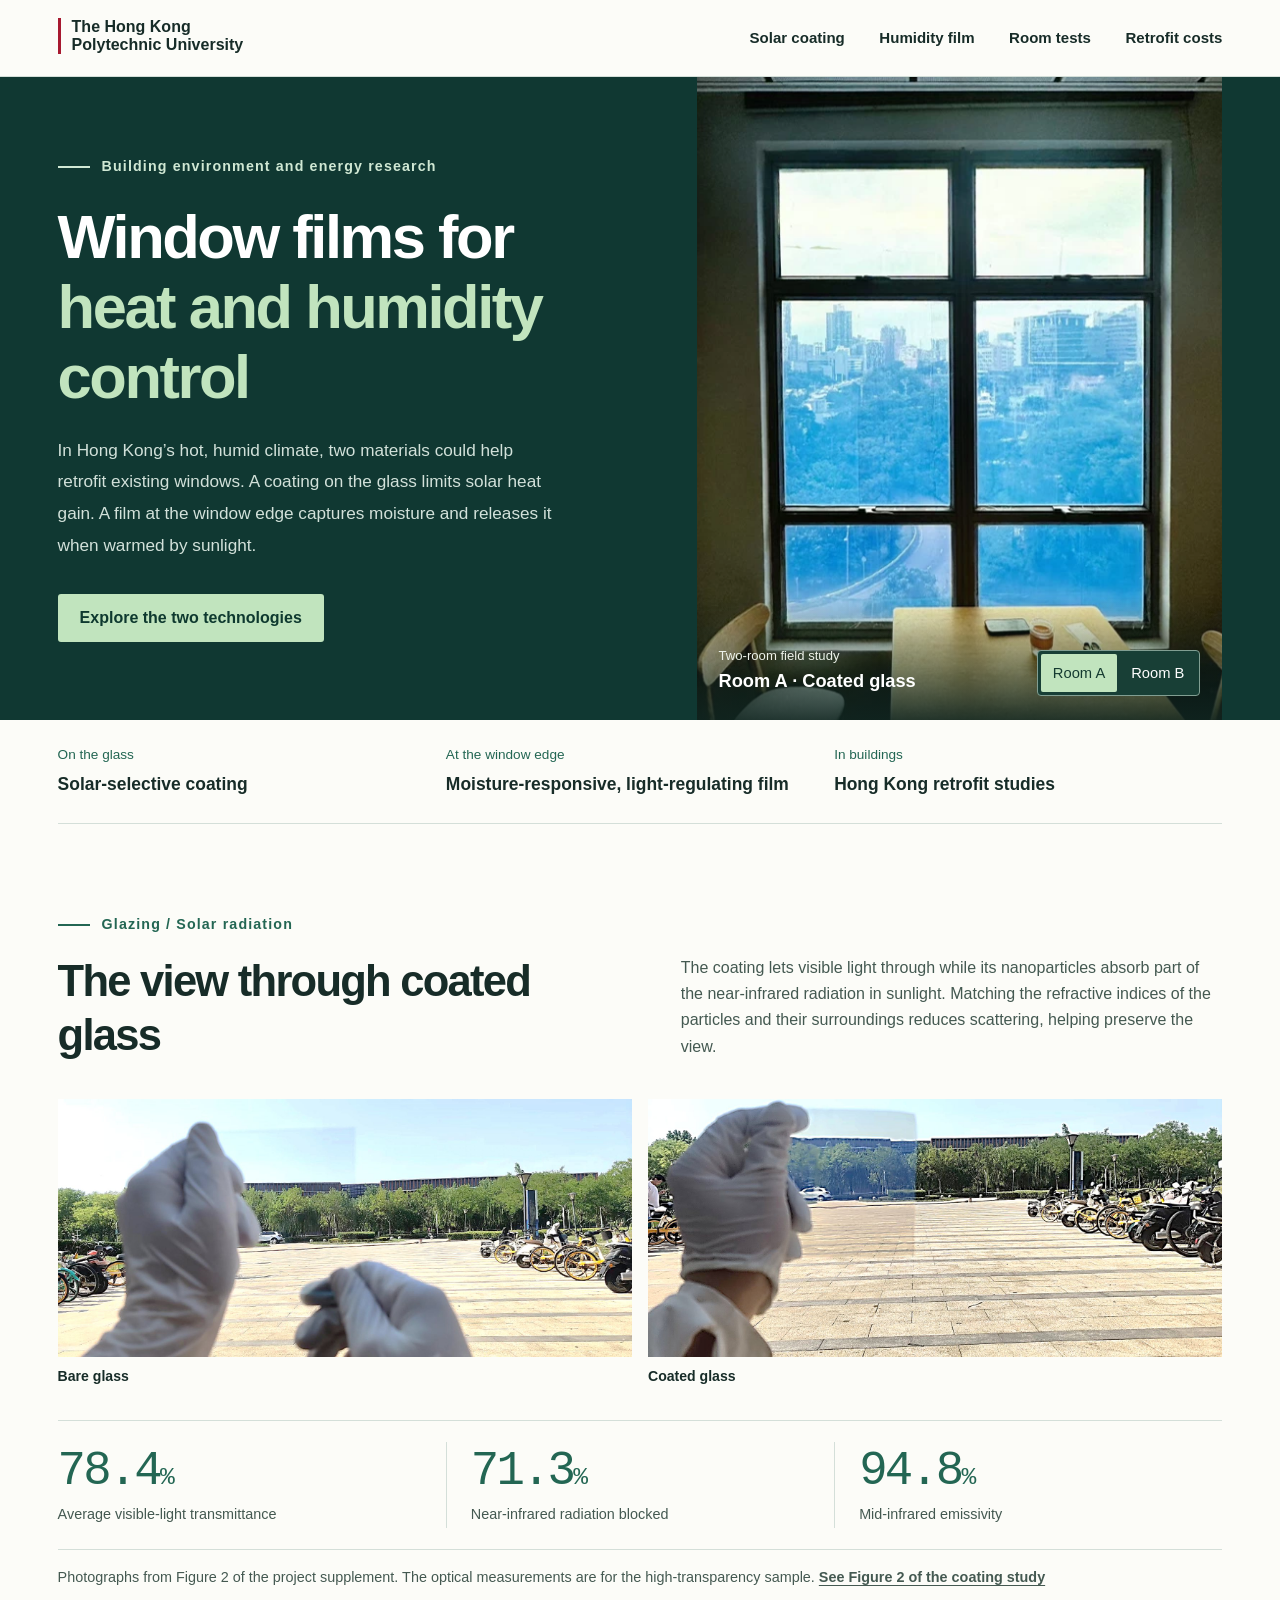
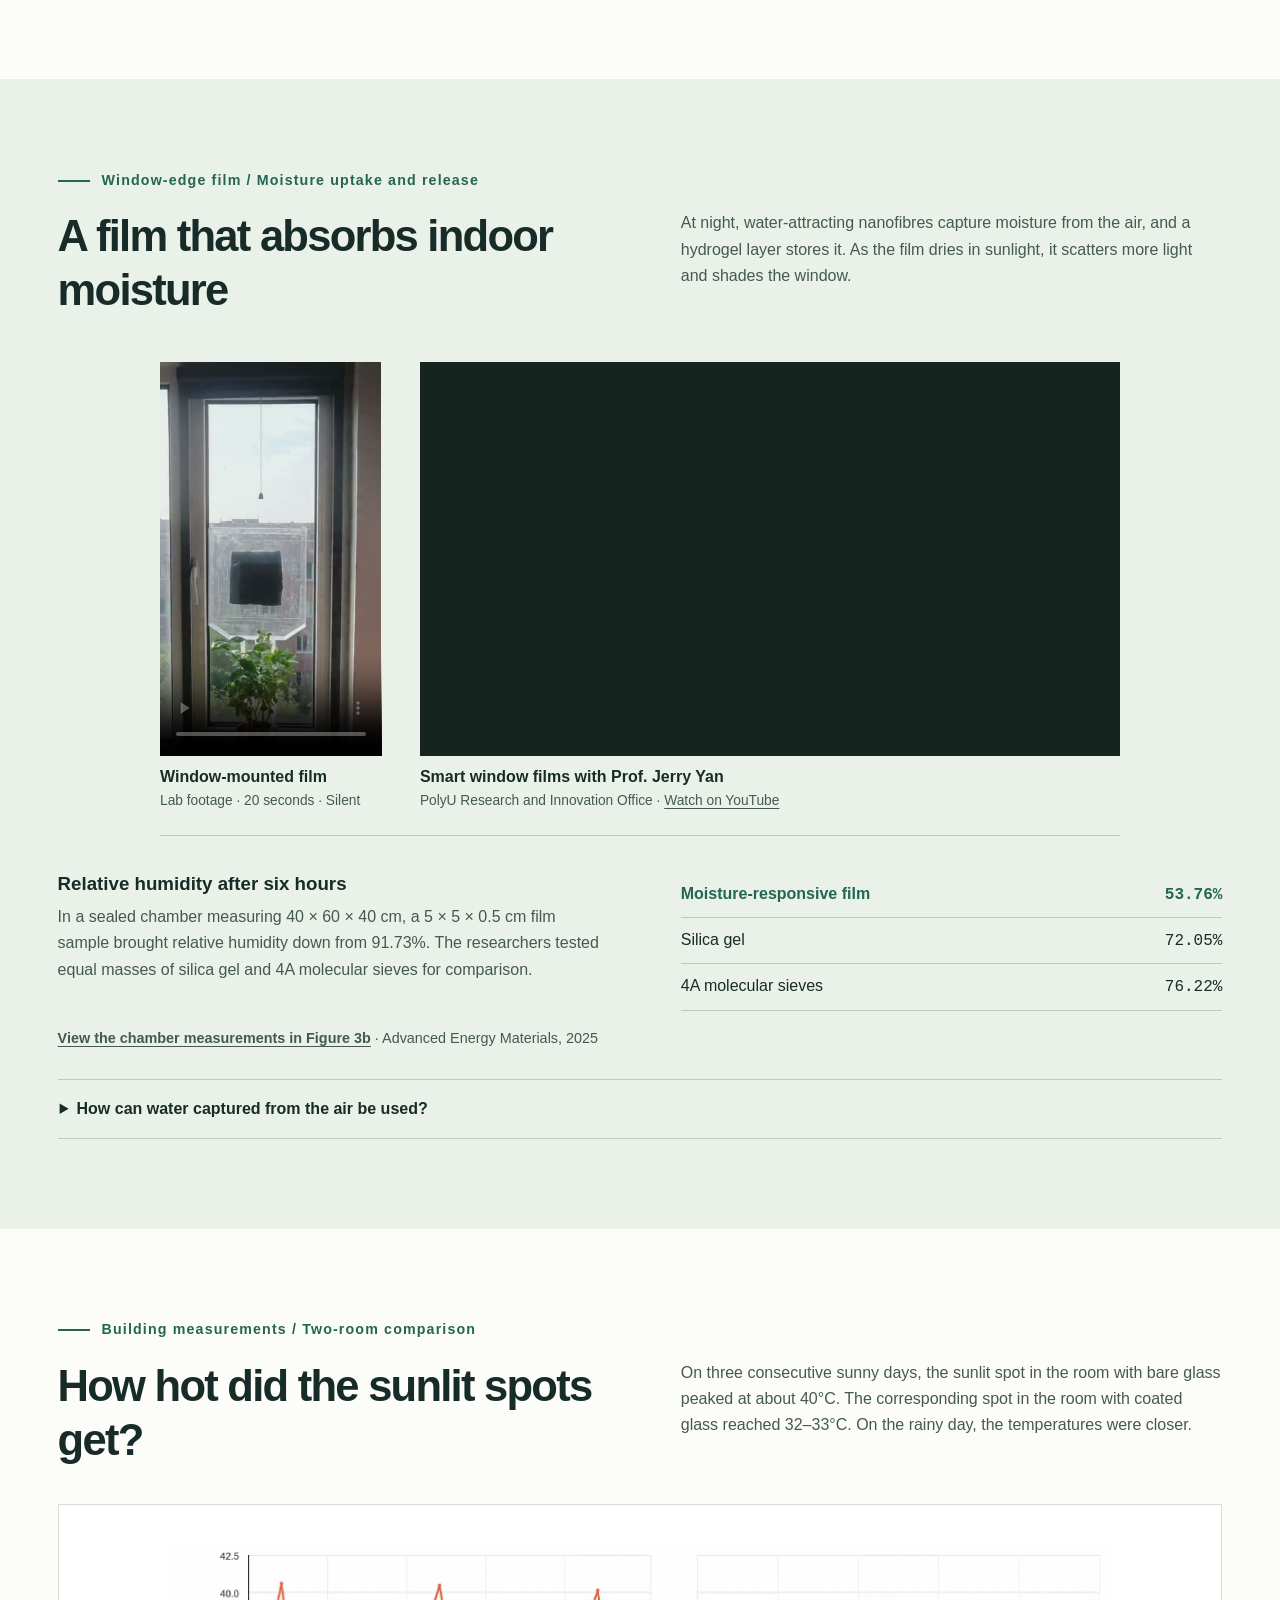
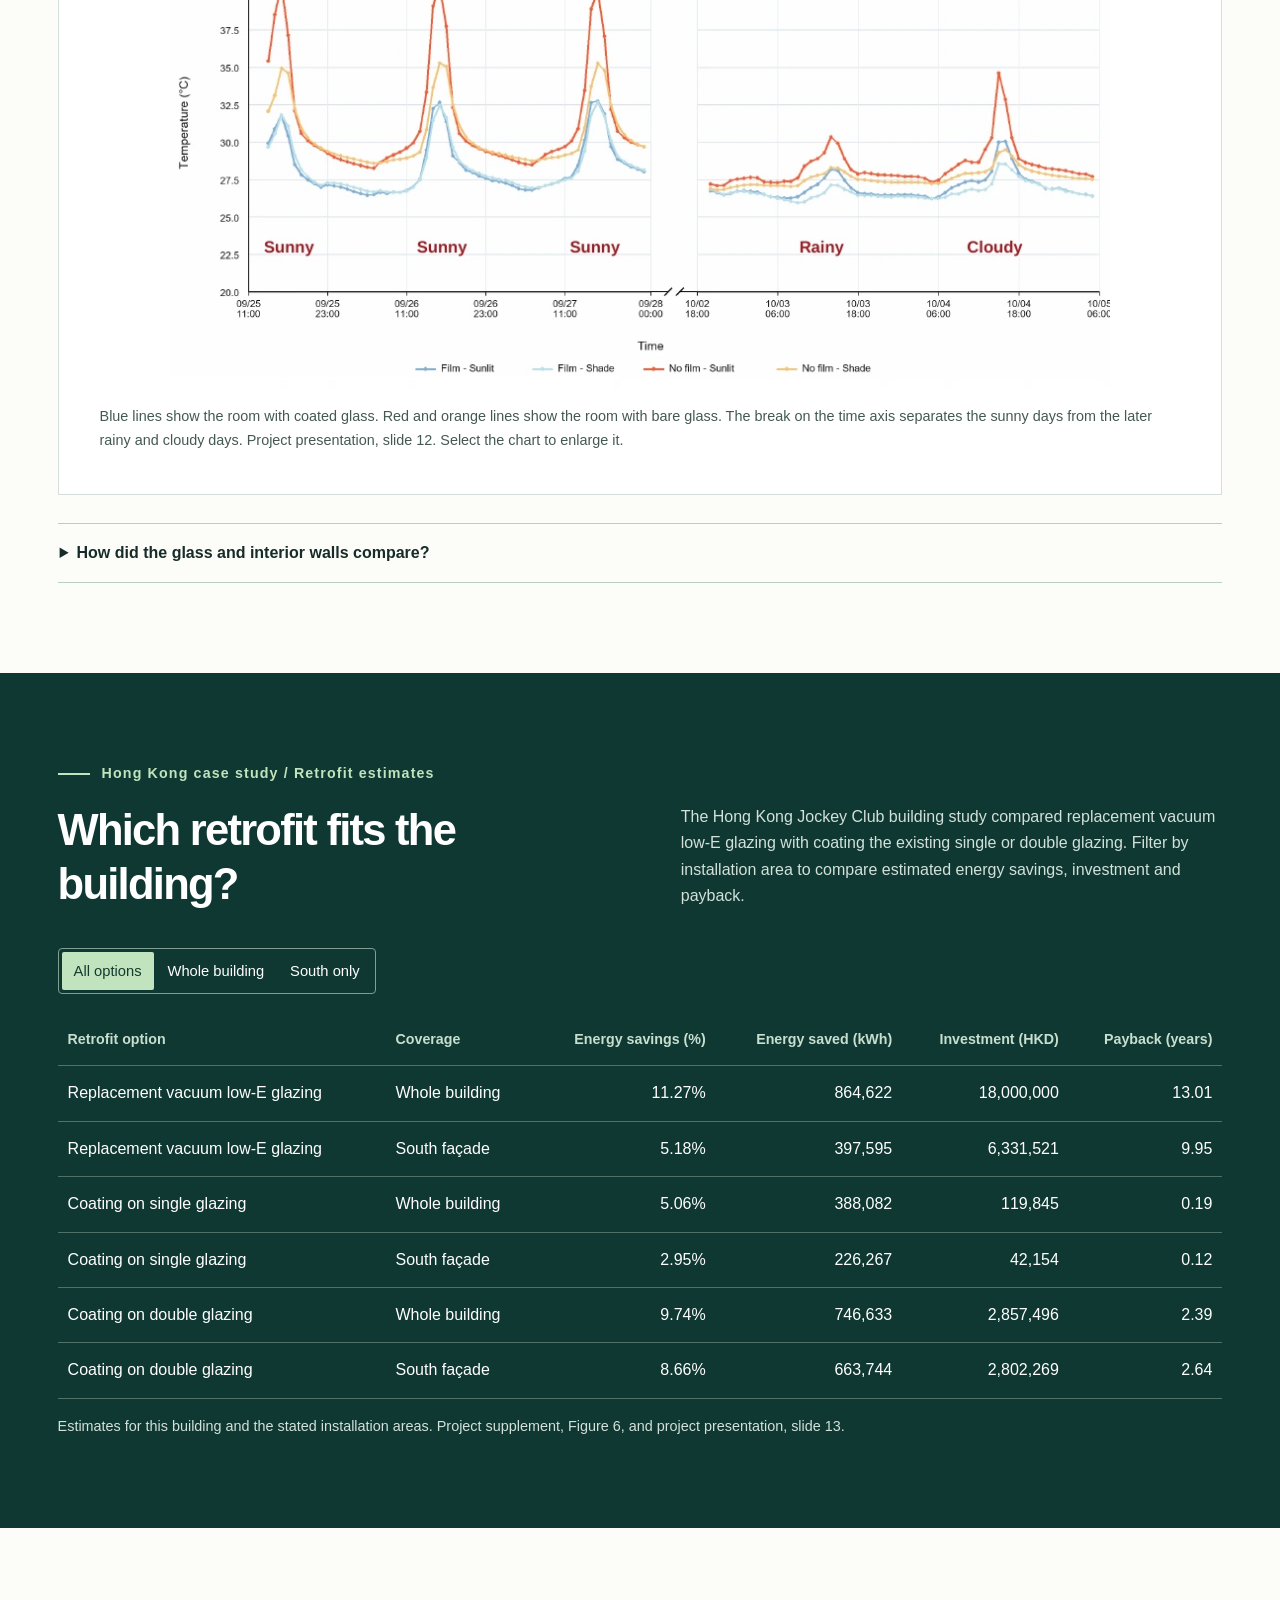
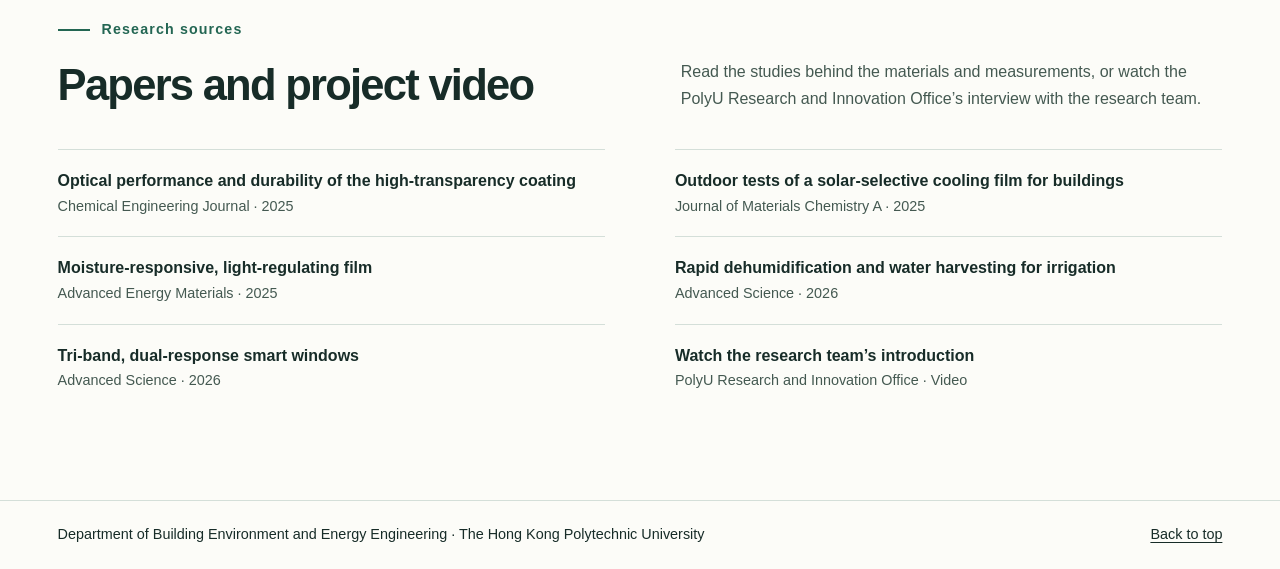
==== index.html @ 94faf4dd "Embed both project videos directly in the page" ====
<!doctype html>
<html lang="en">
<head>
<meta charset="utf-8"><meta name="viewport" content="width=device-width, initial-scale=1"><meta name="theme-color" content="#103832">
<title>Window films for heat and humidity control · PolyU</title>
<meta name="description" content="Explore solar-selective window coatings and moisture-responsive films for building retrofits in Hong Kong through sample photographs, field measurements and cost comparisons.">
<link rel="stylesheet" href="assets/research.css"><script defer src="assets/research.js"></script>
</head>
<body>
<a class="skip" href="#main">Skip to content</a>
<header><div class="bar container"><a class="identity" href="#top" aria-label="Window film research home"><span class="university-name">The Hong Kong<br>Polytechnic University</span></a><nav aria-label="Page sections"><a href="#coating">Solar coating</a><a href="#film">Humidity film</a><a href="#evidence">Room tests</a><a href="#impact">Retrofit costs</a></nav></div></header>
<main id="main">
<section class="hero" id="top"><div class="hero-grid container"><div class="intro"><p class="kicker"><span></span>Building environment and energy research</p><h1>Window films for<br><em>heat and humidity control</em></h1><p class="abstract">In Hong Kong’s hot, humid climate, two materials could help retrofit existing windows. A coating on the glass limits solar heat gain. A film at the window edge captures moisture and releases it when warmed by sunlight.</p><a class="primary" href="#coating">Explore the two technologies</a></div>
<figure class="hero-photo"><img id="room-image" src="assets/img/room-a.webp" width="578" height="655" alt="A coated window and the table beside it in Room A" fetchpriority="high"><figcaption><div class="photo-caption"><span>Two-room field study</span><strong id="room-label" aria-live="polite">Room A · Coated glass</strong></div><div class="switch" role="group" aria-label="Choose a test room"><button data-room="a" data-label="Room A · Coated glass" aria-pressed="true">Room A</button><button data-room="b" data-label="Room B · Bare glass" aria-pressed="false">Room B</button></div></figcaption></figure>
</div></section>
<div class="overview container"><a href="#coating"><span>On the glass</span><b>Solar-selective coating</b></a><a href="#film"><span>At the window edge</span><b>Moisture-responsive, light-regulating film</b></a><a href="#evidence"><span>In buildings</span><b>Hong Kong retrofit studies</b></a></div>
<section id="coating" class="chapter container"><p class="over">Glazing / Solar radiation</p><div class="section-head"><h2>The view through coated glass</h2><p>The coating lets visible light through while its nanoparticles absorb part of the near-infrared radiation in sunlight. Matching the refractive indices of the particles and their surroundings reduces scattering, helping preserve the view.</p></div>
<div class="sample-pair"><figure><img src="assets/img/bare-glass.jpg" width="1600" height="720" loading="lazy" alt="Trees and bicycles seen through a handheld sample of bare glass"><figcaption>Bare glass</figcaption></figure><figure><img src="assets/img/coated-film.jpg" width="1600" height="720" loading="lazy" alt="A coated sample held against a similar outdoor scene, showing its colour and transparency"><figcaption>Coated glass</figcaption></figure></div>
<div class="metrics"><div><b>78.4<small>%</small></b><span>Average visible-light transmittance</span></div><div><b>71.3<small>%</small></b><span>Near-infrared radiation blocked</span></div><div><b>94.8<small>%</small></b><span>Mid-infrared emissivity</span></div></div>
<p class="source">Photographs from Figure 2 of the project supplement. The optical measurements are for the high-transparency sample. <a href="https://doi.org/10.1016/j.cej.2025.167017">See Figure 2 of the coating study</a></p></section>
<section id="film" class="chapter mist">
<div class="container">
  <p class="over">Window-edge film / Moisture uptake and release</p>
  <div class="section-head">
    <h2>A film that absorbs indoor moisture</h2>
    <p>At night, water-attracting nanofibres capture moisture from the air, and a hydrogel layer stores it. As the film dries in sunlight, it scatters more light and shades the window.</p>
  </div>
  <div class="film-videos" id="videos" role="group" aria-label="Project videos">
    <figure>
      <video controls playsinline preload="metadata" width="540" height="960"
             src="assets/film-window.mp4" poster="assets/img/film-window-poster.jpg" aria-labelledby="demo-caption">
        <a href="assets/film-window.mp4">Play the film demonstration</a>
      </video>
      <figcaption id="demo-caption"><strong>Window-mounted film</strong><small>Lab footage · 20 seconds · Silent</small></figcaption>
    </figure>
    <figure id="polyu-video">
      <iframe src="https://www.youtube-nocookie.com/embed/_Lc-6vE74IY?start=23&amp;playsinline=1&amp;hl=en"
              title="PolyU research on smart window films with Prof. Jerry Yan" width="640" height="360"
              loading="lazy" allow="encrypted-media; picture-in-picture; fullscreen"
              referrerpolicy="strict-origin-when-cross-origin" allowfullscreen></iframe>
      <figcaption><strong>Smart window films with Prof. Jerry Yan</strong><small>PolyU Research and Innovation Office · <a href="https://www.youtube.com/watch?v=_Lc-6vE74IY&amp;t=23s">Watch on YouTube</a></small></figcaption>
    </figure>
  </div>
  <div class="humidity-test">
    <div>
      <h3>Relative humidity after six hours</h3>
      <p>In a sealed chamber measuring 40 × 60 × 40 cm, a 5 × 5 × 0.5 cm film sample brought relative humidity down from 91.73%. The researchers tested equal masses of silica gel and 4A molecular sieves for comparison.</p>
    </div>
    <dl aria-label="Relative humidity after six hours by material">
      <div><dt>Moisture-responsive film</dt><dd>53.76%</dd></div>
      <div><dt>Silica gel</dt><dd>72.05%</dd></div>
      <div><dt>4A molecular sieves</dt><dd>76.22%</dd></div>
    </dl>
  </div>
  <p class="source"><a href="https://doi.org/10.1002/aenm.202503332">View the chamber measurements in Figure 3b</a> · Advanced Energy Materials, 2025</p>
<details><summary>How can water captured from the air be used?</summary><p>A separate film stores water for plant irrigation. In a sealed 0.096 m³ chamber, a sample weighing about 1 g reduced relative humidity from 90.7% to 21.6% in one hour. Under ambient conditions, the researchers also reported a water yield of about 1.1 kg per square metre per day. <a href="https://doi.org/10.1002/advs.76145">Read the water-harvesting study</a></p></details></div></section>
<section id="evidence" class="chapter container"><p class="over">Building measurements / Two-room comparison</p><div class="section-head"><h2>How hot did the sunlit spots get?</h2><p>On three consecutive sunny days, the sunlit spot in the room with bare glass peaked at about 40°C. The corresponding spot in the room with coated glass reached 32–33°C. On the rainy day, the temperatures were closer.</p></div><figure class="chart"><a href="assets/img/room-measurements.webp" aria-label="Open the full-size temperature chart"><img src="assets/img/room-measurements.webp" width="951" height="449" loading="lazy" alt="Temperature at sunlit and shaded spots in both rooms over time. The largest differences occur at sunlit spots on sunny days."></a><figcaption>Blue lines show the room with coated glass. Red and orange lines show the room with bare glass. The break on the time axis separates the sunny days from the later rainy and cloudy days. Project presentation, slide 12. Select the chart to enlarge it.</figcaption></figure><details><summary>How did the glass and interior walls compare?</summary><p>The window in the coated room averaged 1.4–1.7°C warmer, while the interior wall averaged 0–0.6°C cooler. These readings refer to the glass and wall surfaces. The chart above shows the sunlit and shaded measurement points.</p></details></section>
<section id="impact" class="chapter dark"><div class="container"><p class="over">Hong Kong case study / Retrofit estimates</p><div class="section-head"><h2>Which retrofit fits the building?</h2><p>The Hong Kong Jockey Club building study compared replacement vacuum low‑E glazing with coating the existing single or double glazing. Filter by installation area to compare estimated energy savings, investment and payback.</p></div><div class="scope" role="group" aria-label="Filter by installation area"><button data-scope="all" aria-pressed="true">All options</button><button data-scope="whole" aria-pressed="false">Whole building</button><button data-scope="south" aria-pressed="false">South only</button></div>
<div class="table-scroll" tabindex="0" role="region" aria-label="Retrofit comparison table, scroll horizontally"><table><caption>Estimated retrofit outcomes for the Hong Kong Jockey Club building</caption><thead><tr><th>Retrofit option</th><th>Coverage</th><th>Energy savings (%)</th><th>Energy saved (kWh)</th><th>Investment (HKD)</th><th>Payback (years)</th></tr></thead><tbody>
<tr data-area="whole"><th>Replacement vacuum low‑E glazing</th><td>Whole building</td><td>11.27%</td><td>864,622</td><td>18,000,000</td><td>13.01</td></tr><tr data-area="south"><th>Replacement vacuum low‑E glazing</th><td>South façade</td><td>5.18%</td><td>397,595</td><td>6,331,521</td><td>9.95</td></tr>
<tr data-area="whole"><th>Coating on single glazing</th><td>Whole building</td><td>5.06%</td><td>388,082</td><td>119,845</td><td>0.19</td></tr><tr data-area="south"><th>Coating on single glazing</th><td>South façade</td><td>2.95%</td><td>226,267</td><td>42,154</td><td>0.12</td></tr>
<tr data-area="whole"><th>Coating on double glazing</th><td>Whole building</td><td>9.74%</td><td>746,633</td><td>2,857,496</td><td>2.39</td></tr><tr data-area="south"><th>Coating on double glazing</th><td>South façade</td><td>8.66%</td><td>663,744</td><td>2,802,269</td><td>2.64</td></tr></tbody></table></div><p class="source">Estimates for this building and the stated installation areas. Project supplement, Figure 6, and project presentation, slide 13.</p></div></section>
<section id="research" class="chapter container"><p class="over">Research sources</p><div class="section-head"><h2>Papers and project video</h2><p>Read the studies behind the materials and measurements, or watch the PolyU Research and Innovation Office’s interview with the research team.</p></div><div class="reading"><a href="https://doi.org/10.1016/j.cej.2025.167017"><b>Optical performance and durability of the high-transparency coating</b><span>Chemical Engineering Journal · 2025</span></a><a href="https://doi.org/10.1039/D4TA05784H"><b>Outdoor tests of a solar-selective cooling film for buildings</b><span>Journal of Materials Chemistry A · 2025</span></a><a href="https://doi.org/10.1002/aenm.202503332"><b>Moisture-responsive, light-regulating film</b><span>Advanced Energy Materials · 2025</span></a><a href="https://doi.org/10.1002/advs.76145"><b>Rapid dehumidification and water harvesting for irrigation</b><span>Advanced Science · 2026</span></a><a href="https://doi.org/10.1002/advs.202511076"><b>Tri-band, dual-response smart windows</b><span>Advanced Science · 2026</span></a><a href="#polyu-video"><b>Watch the research team’s introduction</b><span>PolyU Research and Innovation Office · Video</span></a></div></section>
</main><footer><div class="container"><span>Department of Building Environment and Energy Engineering · The Hong Kong Polytechnic University</span><a href="#top">Back to top</a></div></footer></body></html>
---- assets/research.css ----
:root {
  color-scheme: light;
  --ink: #172c28;
  --pine: #103832;
  --green: #236653;
  --mint: #c1e4be;
  --paper: #fcfcf8;
  --line: #d4dfd9;
  --body: #445951;
  --mono: "SFMono-Regular", Consolas, "Liberation Mono", monospace;
  font-family: "Helvetica Neue", "PingFang SC", "Microsoft YaHei", sans-serif;
  color: var(--ink); background: var(--paper); line-height: 1.65;
}
* { box-sizing: border-box }
html { scroll-behavior: smooth; scroll-padding-top: 86px }
body, figure, h1, h2, p { margin: 0 }
img { display: block; width: 100%; height: auto }
a { color: inherit; text-underline-offset: .22em }
button { font: inherit; color: inherit; cursor: pointer }
a:focus-visible, button:focus-visible, summary:focus-visible, .table-scroll:focus-visible { outline: 3px solid #d2803d; outline-offset: 4px }
.skip { position: absolute; left: 12px; top: -80px; z-index: 30; background: white; padding: 10px }
.skip:focus { top: 8px }
.container { width: min(1280px, 100% - clamp(40px, 9vw, 160px)); margin-inline: auto }
header { position: sticky; top: 0; z-index: 10; background: var(--paper); border-bottom: 1px solid var(--line) }
.bar { height: 76px; display: flex; align-items: center; gap: 32px }
.identity { text-decoration: none }
.university-name { display: inline-block; border-left: 3px solid #a71930; padding-left: 11px; font-size: 1rem; line-height: 1.13; font-weight: 650 }
nav { display: flex; gap: clamp(18px, 2.7vw, 44px); margin-left: auto }
nav a { font-size: .94rem; font-weight: 550; text-decoration: none }
nav a:hover, .reading a:hover { color: var(--green); text-decoration: underline }

.hero { background: var(--pine); color: white }
.hero-grid { display: grid; grid-template-columns: 1.06fr 1fr; align-items: stretch; gap: 7% }
.intro { padding: clamp(55px, 6.1vw, 92px) 0 }
.kicker,.over { display: flex; align-items: center; gap: 12px; font-size: .89rem; font-weight: 650; letter-spacing: .08em }
.kicker { color: #d0e8d4 }
.kicker span,.over::before { content: ''; width: 32px; height: 2px; background: currentColor }
h1 { font-size: clamp(3.5rem, 5.6vw, 6rem); line-height: 1.14; letter-spacing: -.04em; margin: 23px 0; font-weight: 650 }
h1 em { font-style: normal; color: var(--mint) }
.abstract { max-width: 29em; color: #d2e1da; font-size: 1.075rem; line-height: 1.85 }
.primary { display: inline-block; border-radius: 3px; background: var(--mint); color: #0e392f; text-decoration: none; font-weight: 650; margin-top: 32px; padding: 11px 22px }
.primary:hover { background: #d6efcc }
.hero-photo { position: relative; min-width: 0; isolation: isolate; background: #20332c }
.hero-photo > img { position: absolute; height: 100%; object-fit: cover; object-position: center 52% }
.hero-photo figcaption { position: absolute; inset: auto 0 0; display: flex; justify-content: space-between; align-items: end; gap: 8px; padding: 48px 22px 24px; background: linear-gradient(transparent, #102520e8); color: white }
.photo-caption span,.photo-caption strong { display: block }
.photo-caption span { font-size: .82rem; color: #eef3eb }
.photo-caption strong { font-size: 1.14rem }
.switch,.scope { display: inline-flex; align-items: center; border: 1px solid #819e92; border-radius: 4px; padding: 3px; gap: 2px }
.switch { background: #183f36 }
.switch button,.scope button { border: 0; background: transparent; color: white; border-radius: 2px; padding: 7px 12px; font-size: .92rem }
.switch [aria-pressed=true],.scope [aria-pressed=true] { background: var(--mint); color: #143a30 }
.overview { display: grid; grid-template-columns: repeat(3, 1fr); border-bottom: 1px solid var(--line) }
.overview a { padding: 24px 20px 24px 0; text-decoration: none }
.overview span,.overview b { display: block }
.overview span { font-size: .85rem; color: var(--green) }
.overview b { font-size: 1.09rem; margin-top: 3px }
.overview a:hover b { text-decoration: underline }
.chapter { padding-block: clamp(62px, 7vw, 108px) }
.over { color: var(--green); margin-bottom: 18px }
.section-head { display: grid; grid-template-columns: 1fr 1fr; gap: 7%; align-items: start; margin-bottom: 36px }
h2 { font-size: clamp(2rem, 3.4vw, 3.6rem); line-height: 1.24; letter-spacing: -.04em }
.section-head p,details p { color: var(--body) }
.sample-pair { display: grid; grid-template-columns: 1fr 1fr; gap: 16px }
.sample-pair figcaption { font-size: .88rem; margin-top: 8px; font-weight: 600 }
.metrics { display: grid; grid-template-columns: repeat(3, 1fr); margin-top: 32px; border-block: 1px solid var(--line); padding: 21px 0 }
.metrics div { padding-left: 24px; border-left: 1px solid var(--line) }
.metrics div:first-child { border: 0; padding-left: 0 }
.metrics b { font-family: var(--mono); font-variant-numeric: tabular-nums; color: var(--green) }
.metrics b { display: block; font-weight: 500; font-size: clamp(2rem,3.7vw,3.6rem); line-height: 1.25; letter-spacing: -.06em }
.metrics small { font-size: .52em }
.metrics span,.source,figure.chart figcaption { font-size: .9rem; color: var(--body) }
.source,figure.chart figcaption { margin-top: 16px }
.source a { font-weight: 600 }
.mist { background: #eaf1e9 }
.film-videos {
  display: grid; grid-template-columns: minmax(0, 81fr) minmax(0, 256fr);
  align-items: start; gap: clamp(18px, 3vw, 40px); max-width: 960px;
  margin: 0 auto 36px; padding-block: 8px 24px; border-bottom: 1px solid #b7cbbe;
}
.film-videos video,.film-videos iframe { display: block; width: 100%; height: auto; border: 0; background: #15241f }
.film-videos video { aspect-ratio: 9 / 16 }
.film-videos iframe { aspect-ratio: 16 / 9 }
.film-videos figcaption { margin-top: 10px; line-height: 1.4 }
.film-videos figcaption strong,.film-videos figcaption small { display: block }
.film-videos figcaption small { margin-top: 3px; font-size: .86rem; color: var(--body) }
.humidity-test { display: grid; grid-template-columns: 1fr 1fr; gap: 7%; align-items: start }
.humidity-test h3 { margin: 0 0 8px; line-height: 1.3 }
.humidity-test p { color: var(--body) }
.humidity-test dl,.humidity-test dd { margin: 0 }
.humidity-test dl > div { display: flex; justify-content: space-between; align-items: baseline; gap: 12px; padding: 9px 0; border-bottom: 1px solid #b7cbbe }
.humidity-test dd { font-family: var(--mono); font-variant-numeric: tabular-nums }
.humidity-test dl > div:first-child { color: var(--green); font-weight: 650 }
details { border-block: 1px solid #bccdc2; margin-top: 28px; padding: 16px 2px }
summary { cursor: pointer; font-weight: 650 }
details p { margin: 12px 0 3px; max-width: 62em }
.chart { background: white; padding: clamp(12px,3.2vw,45px); border: 1px solid var(--line) }
.chart img { width: min(100%,940px); margin: auto }
.chart a { display: block; cursor: zoom-in }
.dark { background: var(--pine); color: white }
.dark .over { color: var(--mint) }
.dark .section-head p,.dark .source { color: #d2e1da }
.scope { margin-bottom: 20px }
.table-scroll { overflow-x: auto }
table { width: 100%; border-collapse: collapse; white-space: nowrap; font-variant-numeric: tabular-nums }
caption { position:absolute; clip-path:inset(50%); width:1px; height:1px; overflow:hidden }
td,th { padding: 14px 10px; text-align: right; border-bottom: 1px solid #507167 }
th:first-child,td:nth-child(2),thead th:nth-child(2) { text-align: left }
thead th { color: #c7dfcf; font-size: .89rem }
tbody th { font-weight: 500 }
.reading { display: grid; grid-template-columns: 1fr 1fr; column-gap: 6% }
.reading a { border-top: 1px solid var(--line); padding: 18px 0; text-decoration: none }
.reading span { display: block; font-size: .9rem; color: var(--body) }
footer { border-top: 1px solid var(--line); font-size: .9rem; padding: 22px 0 }
footer div { display: flex; justify-content: space-between; gap: 12px }
@media(max-width:800px) {
  .bar { height: auto; min-height: 62px; flex-wrap: wrap; gap: 0; padding-top: 12px }
  nav { order: 3; width: 100%; margin: 9px 0 0; padding-bottom: 9px; justify-content: space-between; gap: 8px }
  nav a { font-size: .88rem }

  html { scroll-padding-top: 110px }
  .hero-grid { gap: 20px }
  .hero-photo figcaption { flex-wrap: wrap; padding: 40px 12px 12px }
  .section-head { grid-template-columns: 1fr; gap: 14px }
}
@media(max-width:620px) {
  .hero-grid { width: 100%; grid-template-columns: 1fr; gap: 0 }
  .intro { padding: 40px 20px 34px }
  h1 { font-size: clamp(3rem,13vw,4.8rem); margin: 16px 0 }
  .primary { margin-top: 20px }
  .hero-photo { height: 300px }
  .hero-photo > img { object-position: 50% 60% }
  .hero-photo figcaption { padding: 45px 20px 15px }
  .overview a { padding: 14px 6px 14px 0 }
  .overview b { font-size: .9rem }
  .overview span { font-size: .8rem }
  .sample-pair,.reading { grid-template-columns: 1fr }
  .metrics div { padding-left: 9px }
  .metrics span { font-size: .79rem }
  .film-videos,.humidity-test { grid-template-columns: 1fr; gap: 20px }
  .film-videos figure:first-child { display: grid; grid-template-columns: minmax(130px, 48%) 1fr; gap: 16px; align-items: end }
  .film-videos figure:first-child figcaption { margin: 0 }

  td,th { padding: 12px }
}
@media(prefers-reduced-motion:reduce) { html {scroll-behavior:auto} }
:lang(en) .intro h1 { font-size: clamp(2.8rem, 4.8vw, 4.7rem); text-wrap: balance }
:lang(en) .switch button { white-space: nowrap }
@media (max-width:620px) {
  :lang(en) .overview { grid-template-columns: 1fr }
  :lang(en) .overview a { display: grid; grid-template-columns: 8rem 1fr; align-items: baseline; border-bottom: 1px solid var(--line); padding: 9px 0 }
  :lang(en) .scope button { padding-inline: 8px }
}
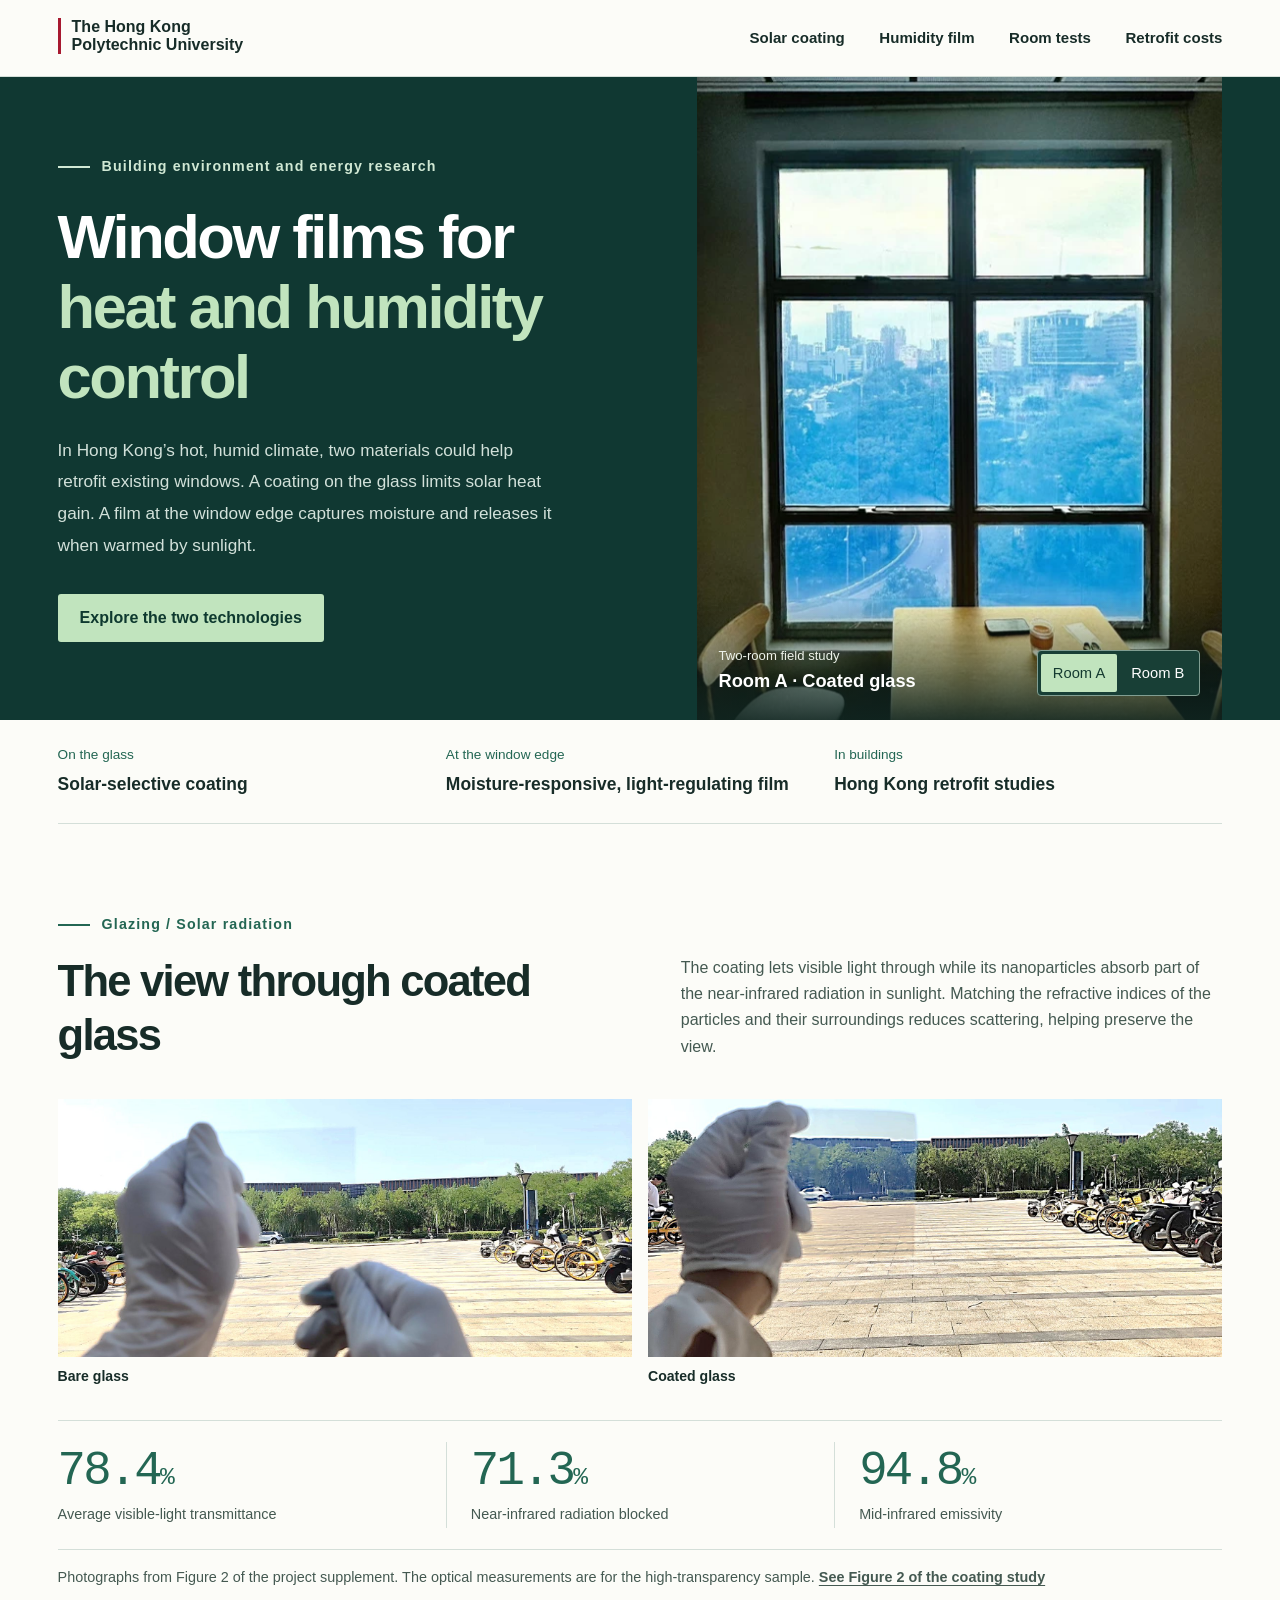
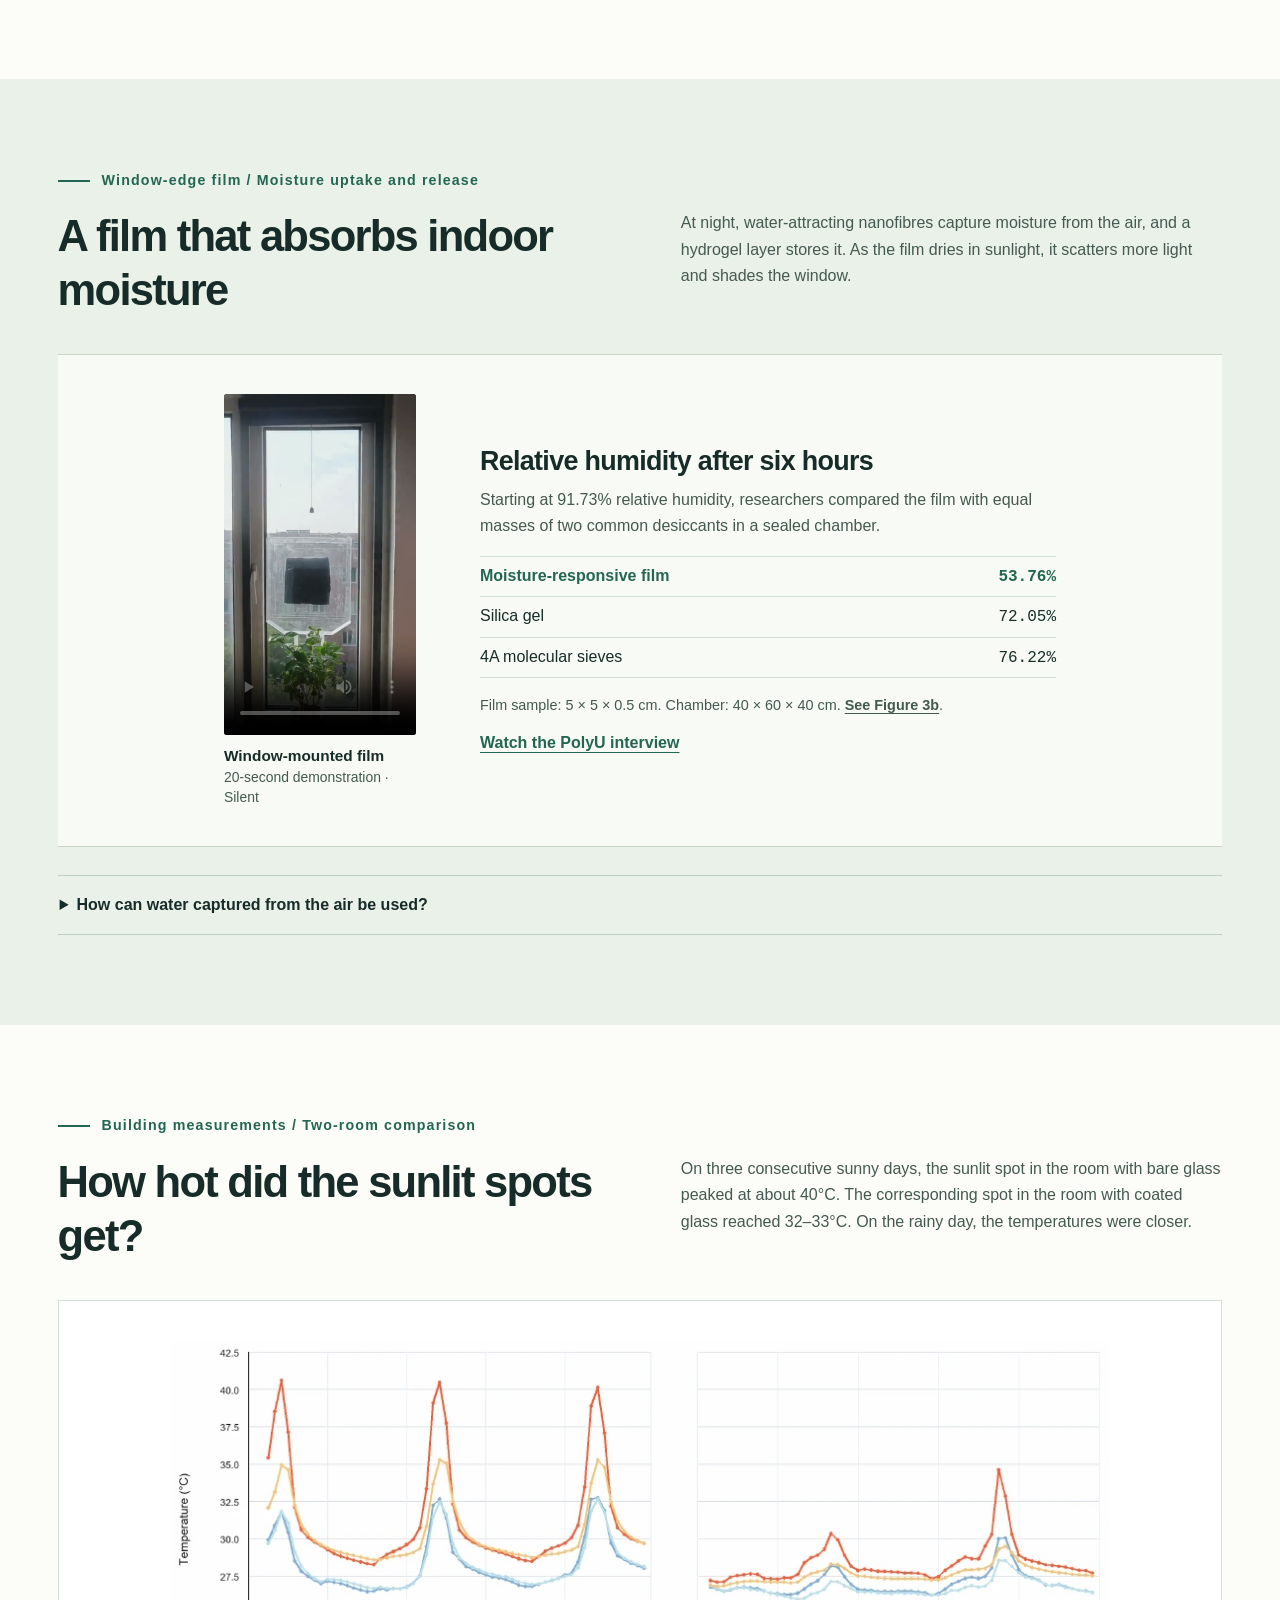
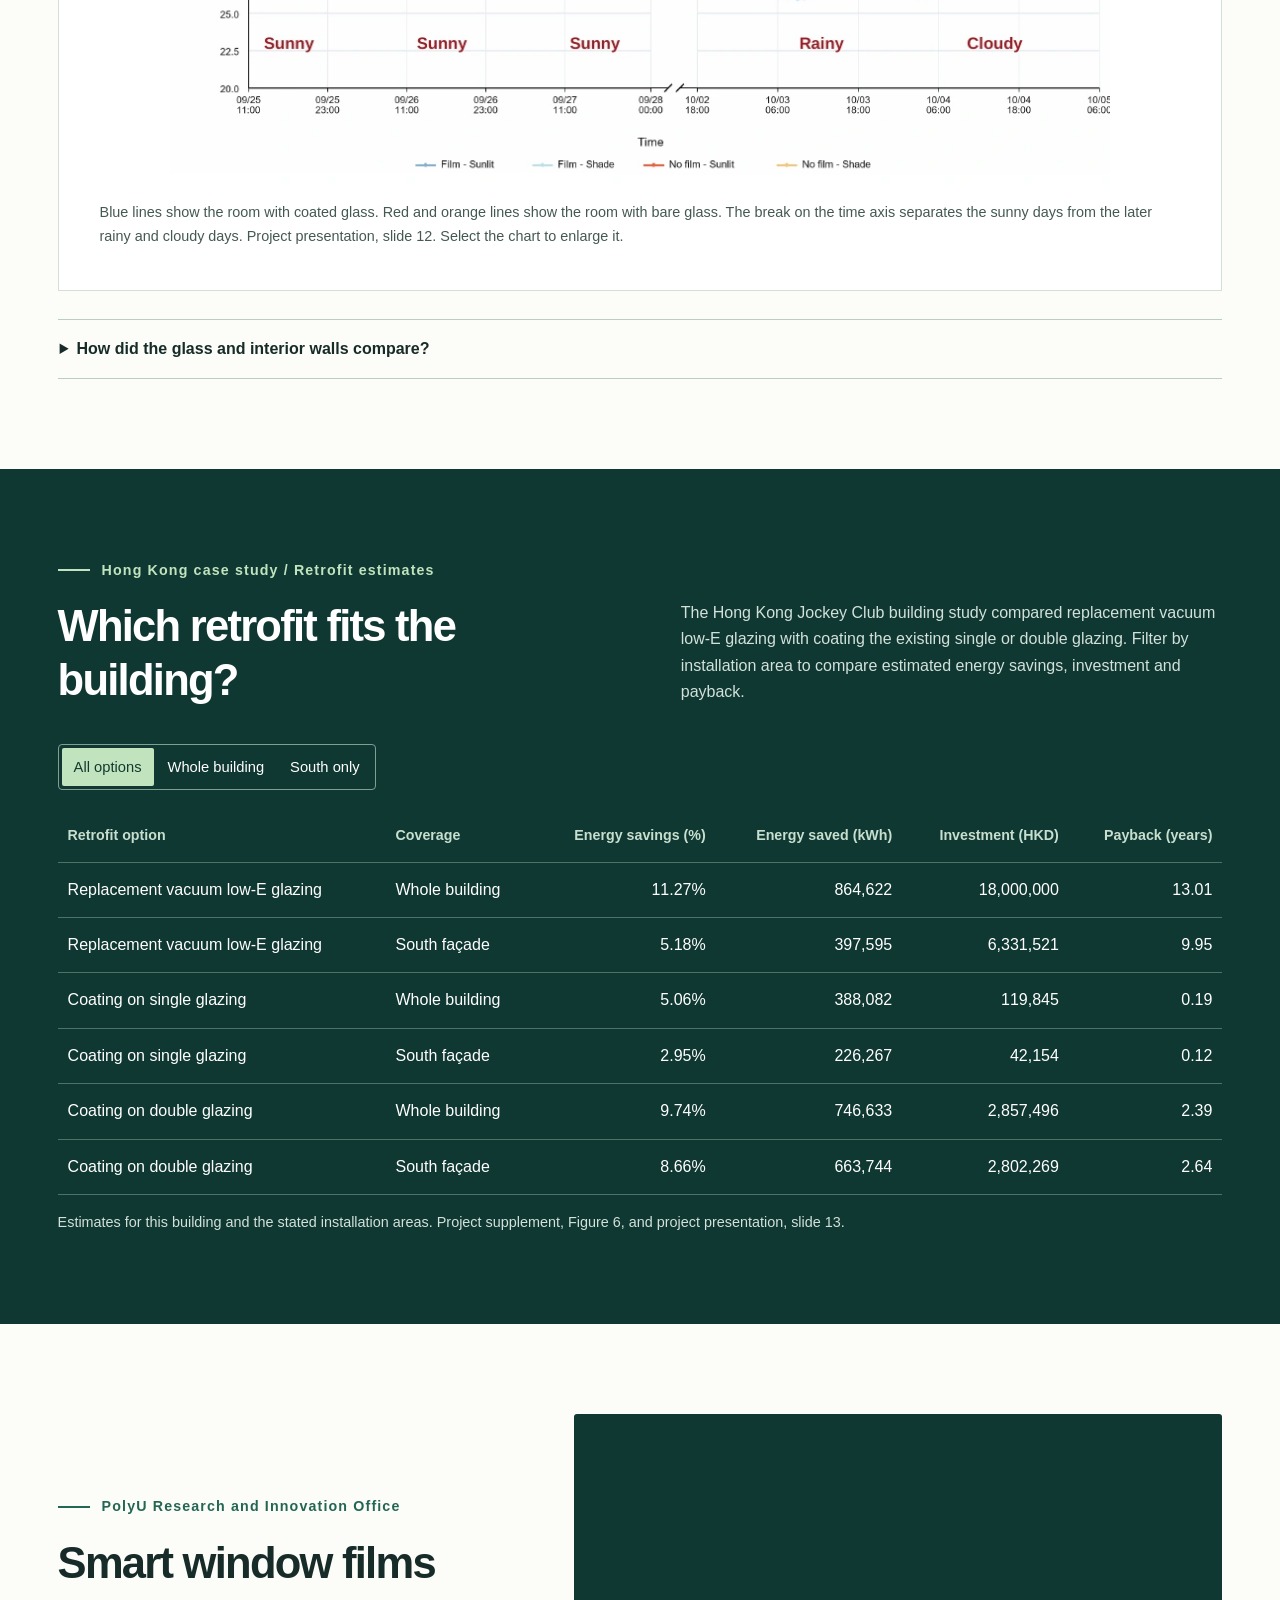
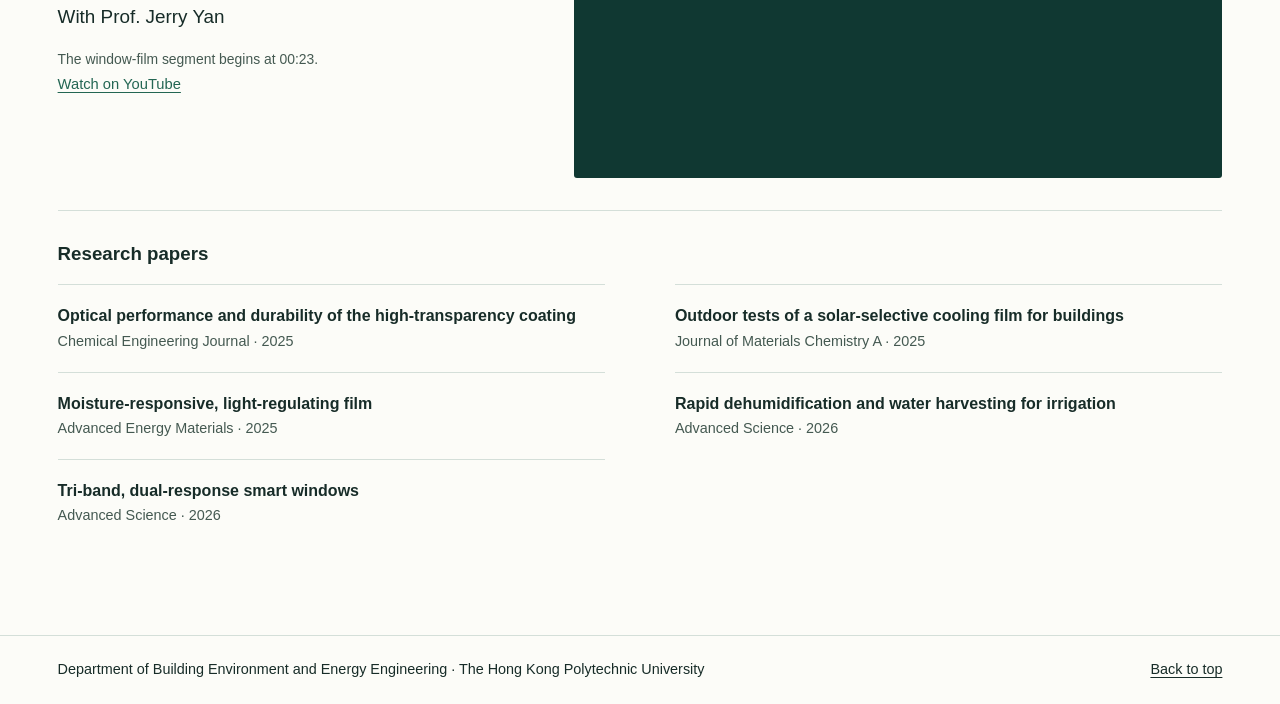
==== commit c2b4967e: "Pair the film demonstration with results and give the interview its own layout" ====
--- a/index.html
+++ b/index.html
@@ -4,7 +4,7 @@
 <meta charset="utf-8"><meta name="viewport" content="width=device-width, initial-scale=1"><meta name="theme-color" content="#103832">
 <title>Window films for heat and humidity control · PolyU</title>
 <meta name="description" content="Explore solar-selective window coatings and moisture-responsive films for building retrofits in Hong Kong through sample photographs, field measurements and cost comparisons.">
-<link rel="stylesheet" href="assets/research.css"><script defer src="assets/research.js"></script>
+<link rel="stylesheet" href="assets/research.css?v=film-layout-2"><script defer src="assets/research.js"></script>
 </head>
 <body>
 <a class="skip" href="#main">Skip to content</a>
@@ -25,34 +25,26 @@
     <h2>A film that absorbs indoor moisture</h2>
     <p>At night, water-attracting nanofibres capture moisture from the air, and a hydrogel layer stores it. As the film dries in sunlight, it scatters more light and shades the window.</p>
   </div>
-  <div class="film-videos" id="videos" role="group" aria-label="Project videos">
-    <figure>
-      <video controls playsinline preload="metadata" width="540" height="960"
+  <div class="film-study" id="videos">
+    <figure class="lab-clip">
+      <video controls playsinline preload="metadata" width="200" height="356"
              src="assets/film-window.mp4" poster="assets/img/film-window-poster.jpg" aria-labelledby="demo-caption">
         <a href="assets/film-window.mp4">Play the film demonstration</a>
       </video>
-      <figcaption id="demo-caption"><strong>Window-mounted film</strong><small>Lab footage · 20 seconds · Silent</small></figcaption>
+      <figcaption id="demo-caption"><strong>Window-mounted film</strong><span>20-second demonstration · Silent</span></figcaption>
     </figure>
-    <figure id="polyu-video">
-      <iframe src="https://www.youtube-nocookie.com/embed/_Lc-6vE74IY?start=23&amp;playsinline=1&amp;hl=en"
-              title="PolyU research on smart window films with Prof. Jerry Yan" width="640" height="360"
-              loading="lazy" allow="encrypted-media; picture-in-picture; fullscreen"
-              referrerpolicy="strict-origin-when-cross-origin" allowfullscreen></iframe>
-      <figcaption><strong>Smart window films with Prof. Jerry Yan</strong><small>PolyU Research and Innovation Office · <a href="https://www.youtube.com/watch?v=_Lc-6vE74IY&amp;t=23s">Watch on YouTube</a></small></figcaption>
-    </figure>
+    <div class="humidity-test">
+      <h3>Relative humidity after six hours</h3>
+      <p>Starting at 91.73% relative humidity, researchers compared the film with equal masses of two common desiccants in a sealed chamber.</p>
+      <dl aria-label="Relative humidity after six hours by material">
+        <div><dt>Moisture-responsive film</dt><dd>53.76%</dd></div>
+        <div><dt>Silica gel</dt><dd>72.05%</dd></div>
+        <div><dt>4A molecular sieves</dt><dd>76.22%</dd></div>
+      </dl>
+      <p class="source">Film sample: 5 × 5 × 0.5 cm. Chamber: 40 × 60 × 40 cm. <a href="https://doi.org/10.1002/aenm.202503332">See Figure 3b</a>.</p>
+      <a class="interview-jump" href="#polyu-video">Watch the PolyU interview</a>
+    </div>
   </div>
-  <div class="humidity-test">
-    <div>
-      <h3>Relative humidity after six hours</h3>
-      <p>In a sealed chamber measuring 40 × 60 × 40 cm, a 5 × 5 × 0.5 cm film sample brought relative humidity down from 91.73%. The researchers tested equal masses of silica gel and 4A molecular sieves for comparison.</p>
-    </div>
-    <dl aria-label="Relative humidity after six hours by material">
-      <div><dt>Moisture-responsive film</dt><dd>53.76%</dd></div>
-      <div><dt>Silica gel</dt><dd>72.05%</dd></div>
-      <div><dt>4A molecular sieves</dt><dd>76.22%</dd></div>
-    </dl>
-  </div>
-  <p class="source"><a href="https://doi.org/10.1002/aenm.202503332">View the chamber measurements in Figure 3b</a> · Advanced Energy Materials, 2025</p>
 <details><summary>How can water captured from the air be used?</summary><p>A separate film stores water for plant irrigation. In a sealed 0.096 m³ chamber, a sample weighing about 1 g reduced relative humidity from 90.7% to 21.6% in one hour. Under ambient conditions, the researchers also reported a water yield of about 1.1 kg per square metre per day. <a href="https://doi.org/10.1002/advs.76145">Read the water-harvesting study</a></p></details></div></section>
 <section id="evidence" class="chapter container"><p class="over">Building measurements / Two-room comparison</p><div class="section-head"><h2>How hot did the sunlit spots get?</h2><p>On three consecutive sunny days, the sunlit spot in the room with bare glass peaked at about 40°C. The corresponding spot in the room with coated glass reached 32–33°C. On the rainy day, the temperatures were closer.</p></div><figure class="chart"><a href="assets/img/room-measurements.webp" aria-label="Open the full-size temperature chart"><img src="assets/img/room-measurements.webp" width="951" height="449" loading="lazy" alt="Temperature at sunlit and shaded spots in both rooms over time. The largest differences occur at sunlit spots on sunny days."></a><figcaption>Blue lines show the room with coated glass. Red and orange lines show the room with bare glass. The break on the time axis separates the sunny days from the later rainy and cloudy days. Project presentation, slide 12. Select the chart to enlarge it.</figcaption></figure><details><summary>How did the glass and interior walls compare?</summary><p>The window in the coated room averaged 1.4–1.7°C warmer, while the interior wall averaged 0–0.6°C cooler. These readings refer to the glass and wall surfaces. The chart above shows the sunlit and shaded measurement points.</p></details></section>
 <section id="impact" class="chapter dark"><div class="container"><p class="over">Hong Kong case study / Retrofit estimates</p><div class="section-head"><h2>Which retrofit fits the building?</h2><p>The Hong Kong Jockey Club building study compared replacement vacuum low‑E glazing with coating the existing single or double glazing. Filter by installation area to compare estimated energy savings, investment and payback.</p></div><div class="scope" role="group" aria-label="Filter by installation area"><button data-scope="all" aria-pressed="true">All options</button><button data-scope="whole" aria-pressed="false">Whole building</button><button data-scope="south" aria-pressed="false">South only</button></div>
@@ -60,5 +52,20 @@
 <tr data-area="whole"><th>Replacement vacuum low‑E glazing</th><td>Whole building</td><td>11.27%</td><td>864,622</td><td>18,000,000</td><td>13.01</td></tr><tr data-area="south"><th>Replacement vacuum low‑E glazing</th><td>South façade</td><td>5.18%</td><td>397,595</td><td>6,331,521</td><td>9.95</td></tr>
 <tr data-area="whole"><th>Coating on single glazing</th><td>Whole building</td><td>5.06%</td><td>388,082</td><td>119,845</td><td>0.19</td></tr><tr data-area="south"><th>Coating on single glazing</th><td>South façade</td><td>2.95%</td><td>226,267</td><td>42,154</td><td>0.12</td></tr>
 <tr data-area="whole"><th>Coating on double glazing</th><td>Whole building</td><td>9.74%</td><td>746,633</td><td>2,857,496</td><td>2.39</td></tr><tr data-area="south"><th>Coating on double glazing</th><td>South façade</td><td>8.66%</td><td>663,744</td><td>2,802,269</td><td>2.64</td></tr></tbody></table></div><p class="source">Estimates for this building and the stated installation areas. Project supplement, Figure 6, and project presentation, slide 13.</p></div></section>
-<section id="research" class="chapter container"><p class="over">Research sources</p><div class="section-head"><h2>Papers and project video</h2><p>Read the studies behind the materials and measurements, or watch the PolyU Research and Innovation Office’s interview with the research team.</p></div><div class="reading"><a href="https://doi.org/10.1016/j.cej.2025.167017"><b>Optical performance and durability of the high-transparency coating</b><span>Chemical Engineering Journal · 2025</span></a><a href="https://doi.org/10.1039/D4TA05784H"><b>Outdoor tests of a solar-selective cooling film for buildings</b><span>Journal of Materials Chemistry A · 2025</span></a><a href="https://doi.org/10.1002/aenm.202503332"><b>Moisture-responsive, light-regulating film</b><span>Advanced Energy Materials · 2025</span></a><a href="https://doi.org/10.1002/advs.76145"><b>Rapid dehumidification and water harvesting for irrigation</b><span>Advanced Science · 2026</span></a><a href="https://doi.org/10.1002/advs.202511076"><b>Tri-band, dual-response smart windows</b><span>Advanced Science · 2026</span></a><a href="#polyu-video"><b>Watch the research team’s introduction</b><span>PolyU Research and Innovation Office · Video</span></a></div></section>
+<section id="research" class="chapter container">
+  <div id="polyu-video" class="research-interview">
+    <div>
+      <p class="over">PolyU Research and Innovation Office</p>
+      <h2>Smart window films</h2>
+      <p class="speaker">With Prof. Jerry Yan</p>
+      <p class="interview-note">The window-film segment begins at 00:23.</p>
+      <a href="https://www.youtube.com/watch?v=_Lc-6vE74IY&amp;t=23s">Watch on YouTube</a>
+    </div>
+    <iframe src="https://www.youtube-nocookie.com/embed/_Lc-6vE74IY?start=23&amp;playsinline=1&amp;hl=en"
+              title="PolyU research on smart window films with Prof. Jerry Yan" width="640" height="360"
+              loading="lazy" allow="encrypted-media; picture-in-picture; fullscreen"
+              referrerpolicy="strict-origin-when-cross-origin" allowfullscreen></iframe>
+  </div>
+  <h3 class="papers-title">Research papers</h3>
+  <div class="reading"><a href="https://doi.org/10.1016/j.cej.2025.167017"><b>Optical performance and durability of the high-transparency coating</b><span>Chemical Engineering Journal · 2025</span></a><a href="https://doi.org/10.1039/D4TA05784H"><b>Outdoor tests of a solar-selective cooling film for buildings</b><span>Journal of Materials Chemistry A · 2025</span></a><a href="https://doi.org/10.1002/aenm.202503332"><b>Moisture-responsive, light-regulating film</b><span>Advanced Energy Materials · 2025</span></a><a href="https://doi.org/10.1002/advs.76145"><b>Rapid dehumidification and water harvesting for irrigation</b><span>Advanced Science · 2026</span></a><a href="https://doi.org/10.1002/advs.202511076"><b>Tri-band, dual-response smart windows</b><span>Advanced Science · 2026</span></a></div></section>
 </main><footer><div class="container"><span>Department of Building Environment and Energy Engineering · The Hong Kong Polytechnic University</span><a href="#top">Back to top</a></div></footer></body></html>
--- a/assets/research.css
+++ b/assets/research.css
@@ -73,24 +73,27 @@
 .source,figure.chart figcaption { margin-top: 16px }
 .source a { font-weight: 600 }
 .mist { background: #eaf1e9 }
-.film-videos {
-  display: grid; grid-template-columns: minmax(0, 81fr) minmax(0, 256fr);
-  align-items: start; gap: clamp(18px, 3vw, 40px); max-width: 960px;
-  margin: 0 auto 36px; padding-block: 8px 24px; border-bottom: 1px solid #b7cbbe;
+.film-study {
+  display: grid; grid-template-columns: clamp(170px, 15vw, 205px) minmax(0, 36rem);
+  gap: clamp(24px, 5vw, 76px); align-items: center; justify-content: center;
+  padding: clamp(20px, 3vw, 40px); background: #f8faf5; border-block: 1px solid #c8d6ca;
 }
-.film-videos video,.film-videos iframe { display: block; width: 100%; height: auto; border: 0; background: #15241f }
-.film-videos video { aspect-ratio: 9 / 16 }
-.film-videos iframe { aspect-ratio: 16 / 9 }
-.film-videos figcaption { margin-top: 10px; line-height: 1.4 }
-.film-videos figcaption strong,.film-videos figcaption small { display: block }
-.film-videos figcaption small { margin-top: 3px; font-size: .86rem; color: var(--body) }
-.humidity-test { display: grid; grid-template-columns: 1fr 1fr; gap: 7%; align-items: start }
-.humidity-test h3 { margin: 0 0 8px; line-height: 1.3 }
+.lab-clip video { display: block; width: 100%; height: auto; aspect-ratio: 9 / 16; border-radius: 3px; background: var(--pine) }
+.lab-clip figcaption { display: grid; gap: 2px; margin-top: 10px; line-height: 1.4 }
+.lab-clip figcaption strong { font-size: .96rem }
+.lab-clip figcaption span,.interview-note { color: var(--body); font-size: .87rem }
+.humidity-test h3 { margin: 0 0 10px; font-size: clamp(1.4rem, 2.1vw, 2rem); line-height: 1.2; letter-spacing: -.025em }
 .humidity-test p { color: var(--body) }
-.humidity-test dl,.humidity-test dd { margin: 0 }
-.humidity-test dl > div { display: flex; justify-content: space-between; align-items: baseline; gap: 12px; padding: 9px 0; border-bottom: 1px solid #b7cbbe }
-.humidity-test dd { font-family: var(--mono); font-variant-numeric: tabular-nums }
+.humidity-test dl { margin: 16px 0 0; border-top: 1px solid var(--line) }
+.humidity-test dd { margin: 0; font-family: var(--mono); font-variant-numeric: tabular-nums }
+.humidity-test dl > div { display: flex; justify-content: space-between; align-items: baseline; gap: 12px; padding: 6px 0; border-bottom: 1px solid var(--line) }
 .humidity-test dl > div:first-child { color: var(--green); font-weight: 650 }
+.interview-jump { display: inline-block; margin-top: 12px; color: var(--green); font-weight: 600 }
+.research-interview { display: grid; grid-template-columns: 1fr 1.45fr; align-items: center; gap: 6%; padding-bottom: 32px; border-bottom: 1px solid var(--line) }
+.research-interview iframe { display: block; width: 100%; height: auto; aspect-ratio: 16 / 9; border: 0; border-radius: 3px; background: var(--pine) }
+.research-interview .speaker { font-size: 1.18rem; margin: 10px 0 16px }
+.research-interview a { color: var(--green); font-size: .92rem }
+.papers-title { margin: 28px 0 14px }
 details { border-block: 1px solid #bccdc2; margin-top: 28px; padding: 16px 2px }
 summary { cursor: pointer; font-weight: 650 }
 details p { margin: 12px 0 3px; max-width: 62em }
@@ -137,10 +140,11 @@
   .sample-pair,.reading { grid-template-columns: 1fr }
   .metrics div { padding-left: 9px }
   .metrics span { font-size: .79rem }
-  .film-videos,.humidity-test { grid-template-columns: 1fr; gap: 20px }
-  .film-videos figure:first-child { display: grid; grid-template-columns: minmax(130px, 48%) 1fr; gap: 16px; align-items: end }
-  .film-videos figure:first-child figcaption { margin: 0 }
-
+  .film-study { grid-template-columns: 1fr; gap: 24px; padding: 18px }
+  .lab-clip { display: grid; grid-template-columns: minmax(110px, 46%) 1fr; gap: 14px; align-items: center }
+  .lab-clip video { max-width: 170px }
+  .lab-clip figcaption { margin: 0 }
+  .research-interview { grid-template-columns: 1fr; gap: 20px }
   td,th { padding: 12px }
 }
 @media(prefers-reduced-motion:reduce) { html {scroll-behavior:auto} }
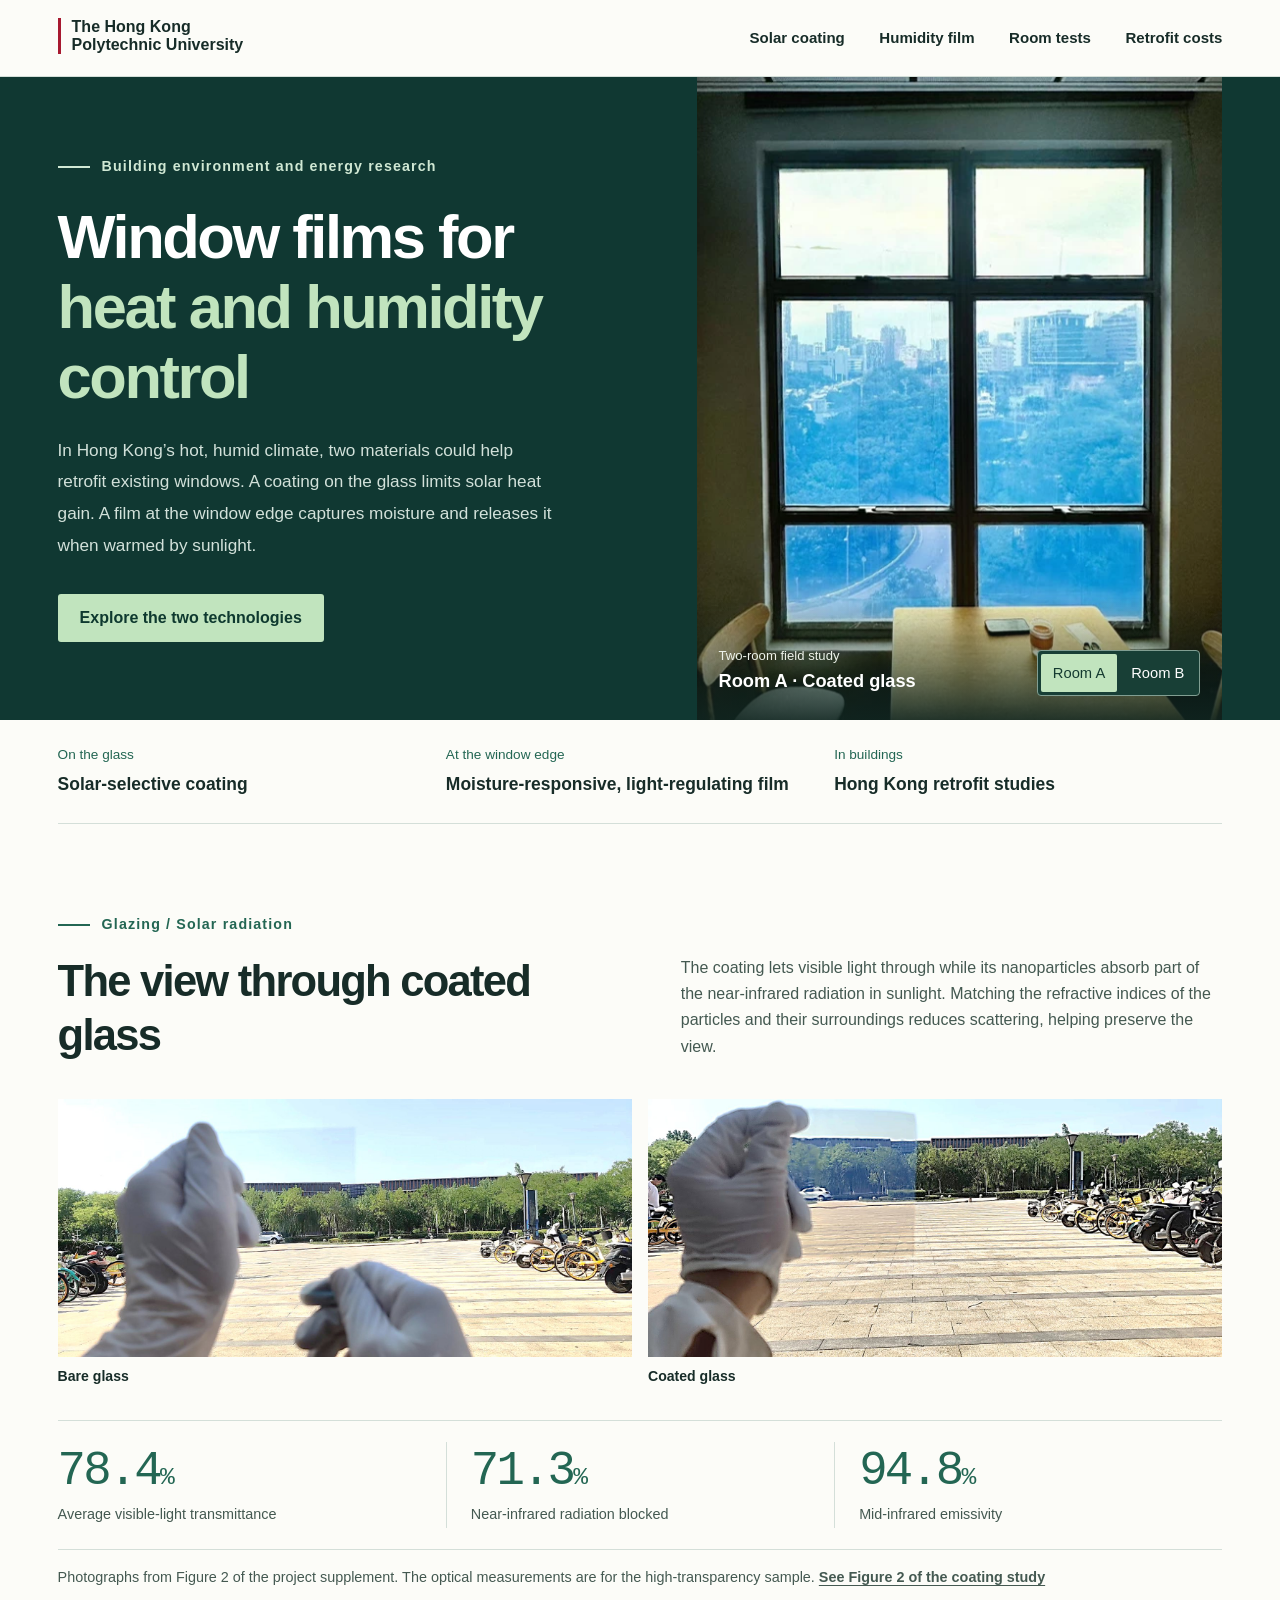
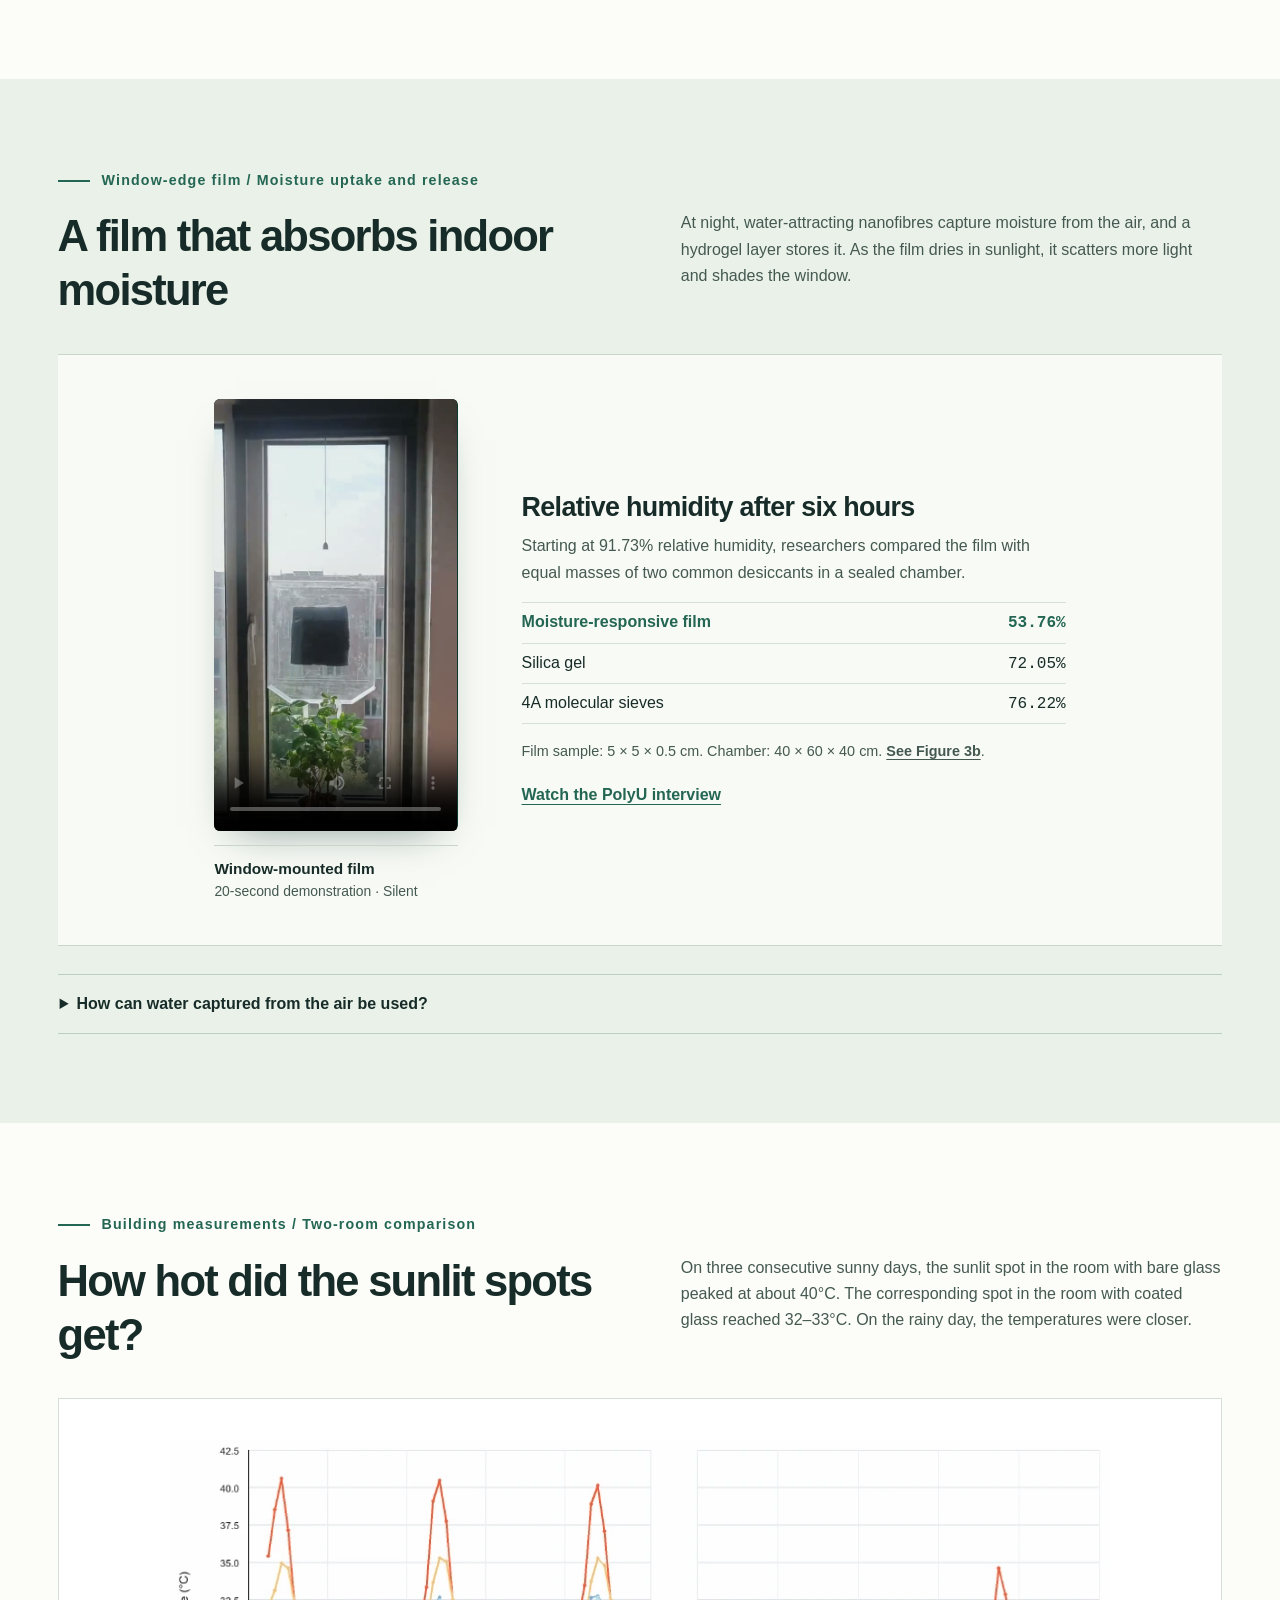
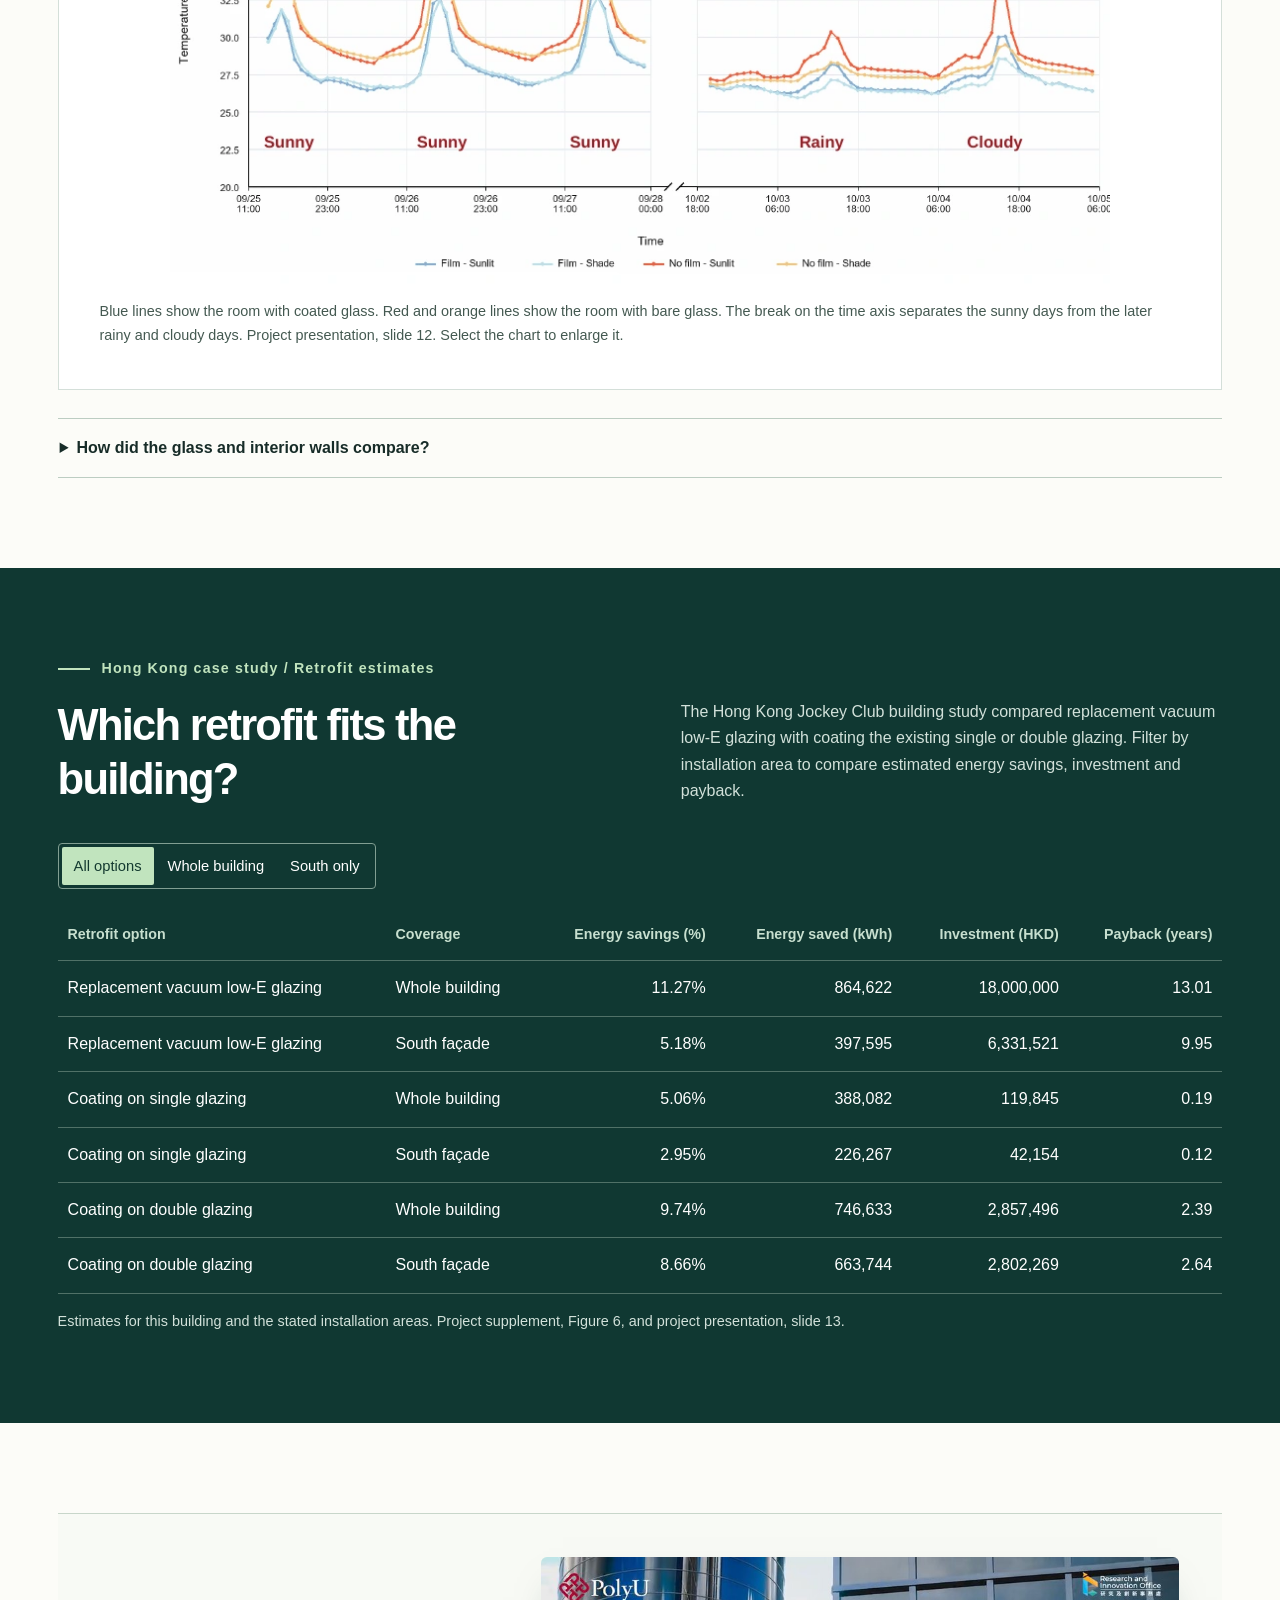
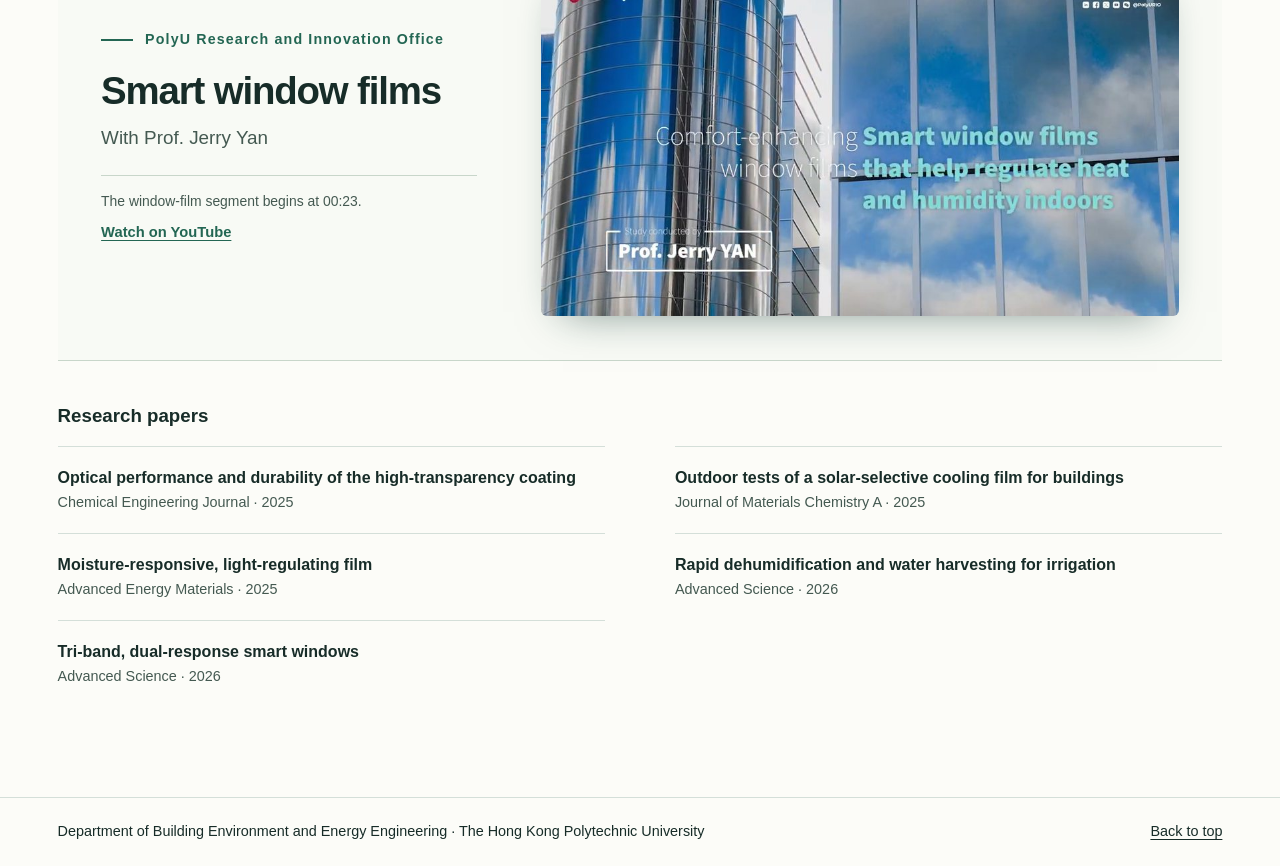
==== commit c5af3265: "Refine layout of the film demonstration and PolyU interview videos Co-Authored-By: Claude Opus 5.5 <" ====
--- a/index.html
+++ b/index.html
@@ -4,7 +4,7 @@
 <meta charset="utf-8"><meta name="viewport" content="width=device-width, initial-scale=1"><meta name="theme-color" content="#103832">
 <title>Window films for heat and humidity control · PolyU</title>
 <meta name="description" content="Explore solar-selective window coatings and moisture-responsive films for building retrofits in Hong Kong through sample photographs, field measurements and cost comparisons.">
-<link rel="stylesheet" href="assets/research.css?v=film-layout-2"><script defer src="assets/research.js"></script>
+<link rel="stylesheet" href="assets/research.css?v=video-layout-3"><script defer src="assets/research.js"></script>
 </head>
 <body>
 <a class="skip" href="#main">Skip to content</a>
--- a/assets/research.css
+++ b/assets/research.css
@@ -155,3 +155,26 @@
   :lang(en) .overview a { display: grid; grid-template-columns: 8rem 1fr; align-items: baseline; border-bottom: 1px solid var(--line); padding: 9px 0 }
   :lang(en) .scope button { padding-inline: 8px }
 }
+
+/* video layout refinements */
+.film-study { grid-template-columns: clamp(200px, 19vw, 250px) minmax(0, 34rem); gap: clamp(28px, 5vw, 72px); align-items: center; padding: clamp(24px, 3.4vw, 48px) }
+.lab-clip video { border-radius: 6px; box-shadow: 0 18px 40px -22px rgba(16,56,50,.55) }
+.lab-clip figcaption { margin-top: 14px; padding-top: 12px; border-top: 1px solid #c8d6ca }
+.humidity-test .interview-jump { margin-top: 18px }
+.research-interview { grid-template-columns: minmax(0, 1fr) minmax(0, 1.7fr); gap: clamp(28px, 5vw, 72px); align-items: center; padding: clamp(24px, 3.4vw, 48px); margin-bottom: 40px; background: #f8faf5; border-block: 1px solid #c8d6ca }
+.research-interview h2 { margin: 0; font-size: clamp(1.8rem, 3vw, 2.6rem); line-height: 1.1; letter-spacing: -.03em }
+.research-interview .speaker { margin: 10px 0 22px; color: var(--body) }
+.research-interview .interview-note { margin: 0 0 6px; padding-top: 14px; border-top: 1px solid #c8d6ca }
+.research-interview a { font-weight: 600 }
+.research-interview iframe { border-radius: 6px; background: var(--pine) url(img/rio-video.jpg) center / cover no-repeat; box-shadow: 0 18px 40px -22px rgba(16,56,50,.55) }
+@media (max-width:800px) {
+  .research-interview { grid-template-columns: 1fr; gap: 22px }
+  .research-interview iframe { order: -1 }
+}
+@media (max-width:620px) {
+  .film-study { grid-template-columns: 1fr; gap: 22px; padding: 20px }
+  .lab-clip { grid-template-columns: 150px 1fr; gap: 16px; align-items: end }
+  .lab-clip video { max-width: 150px }
+  .lab-clip figcaption { margin: 0; border-top: 0; padding-top: 0 }
+  .research-interview { padding: 20px }
+}
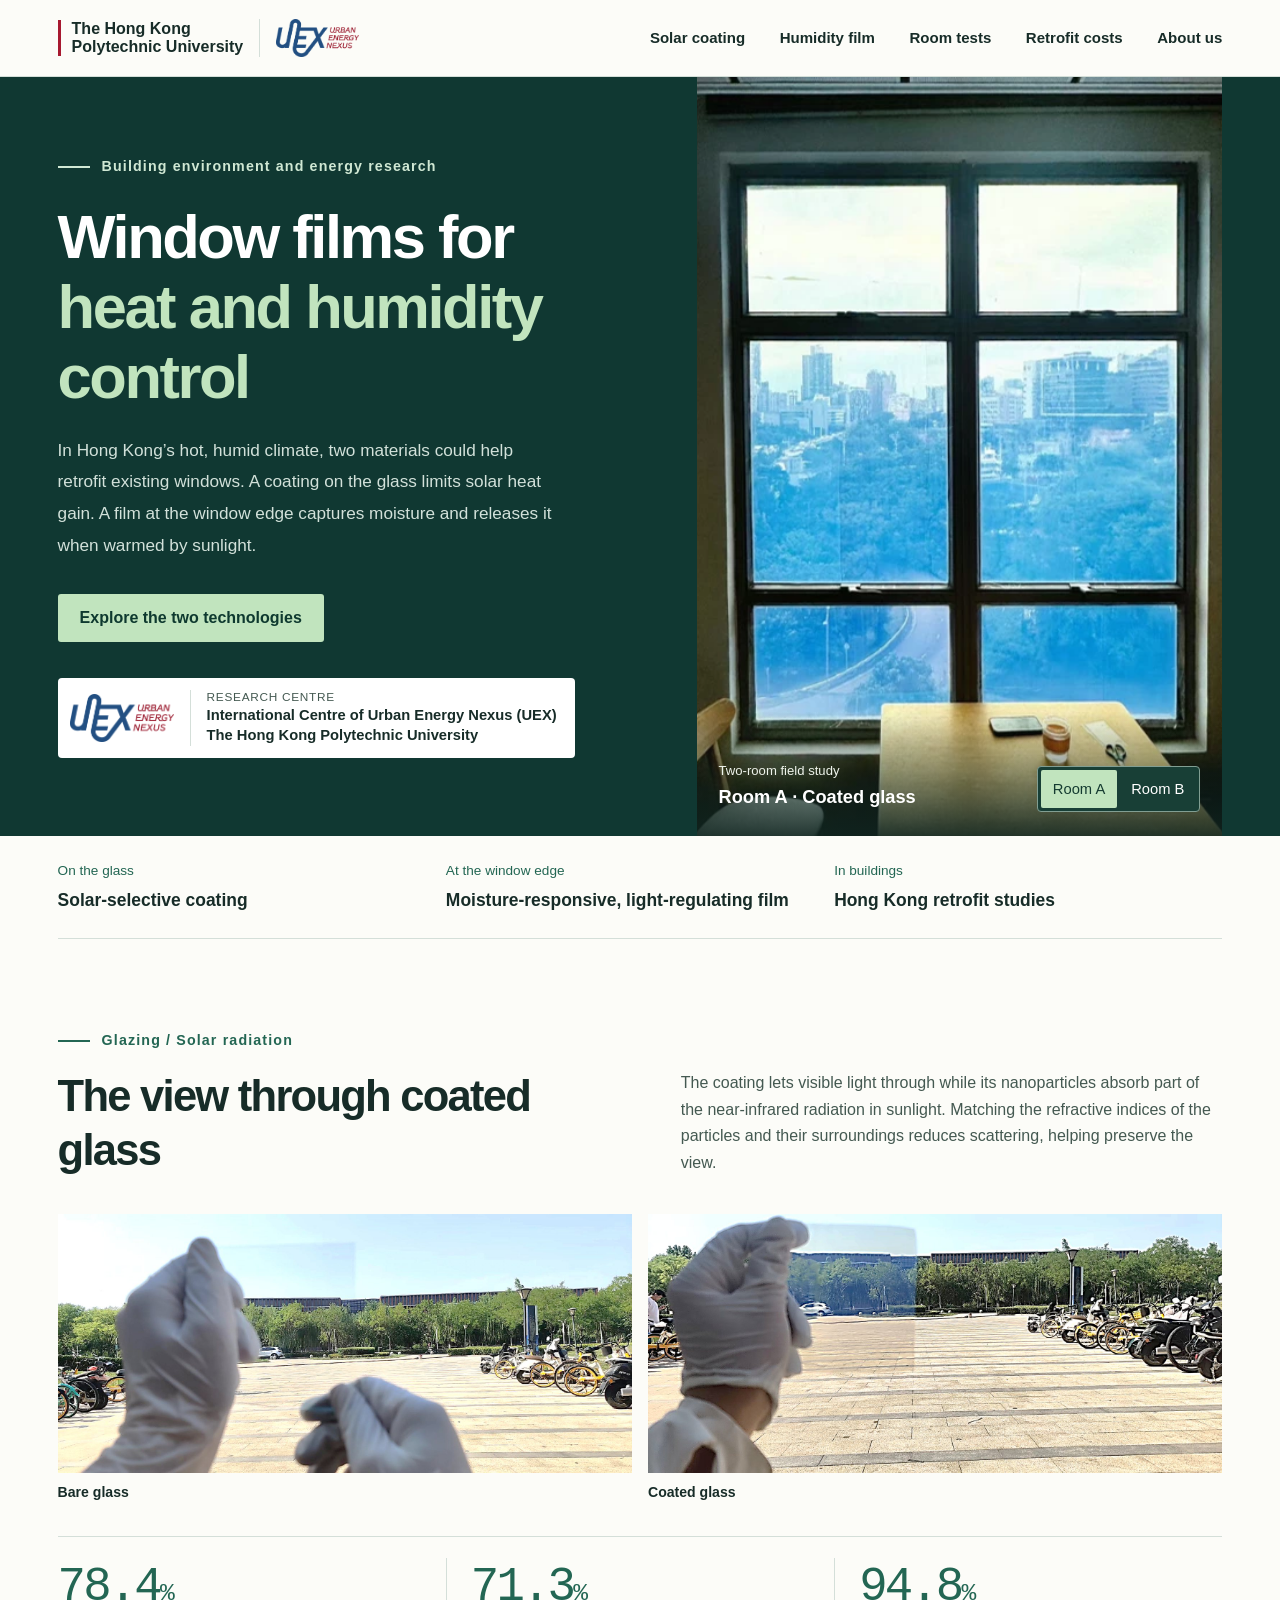
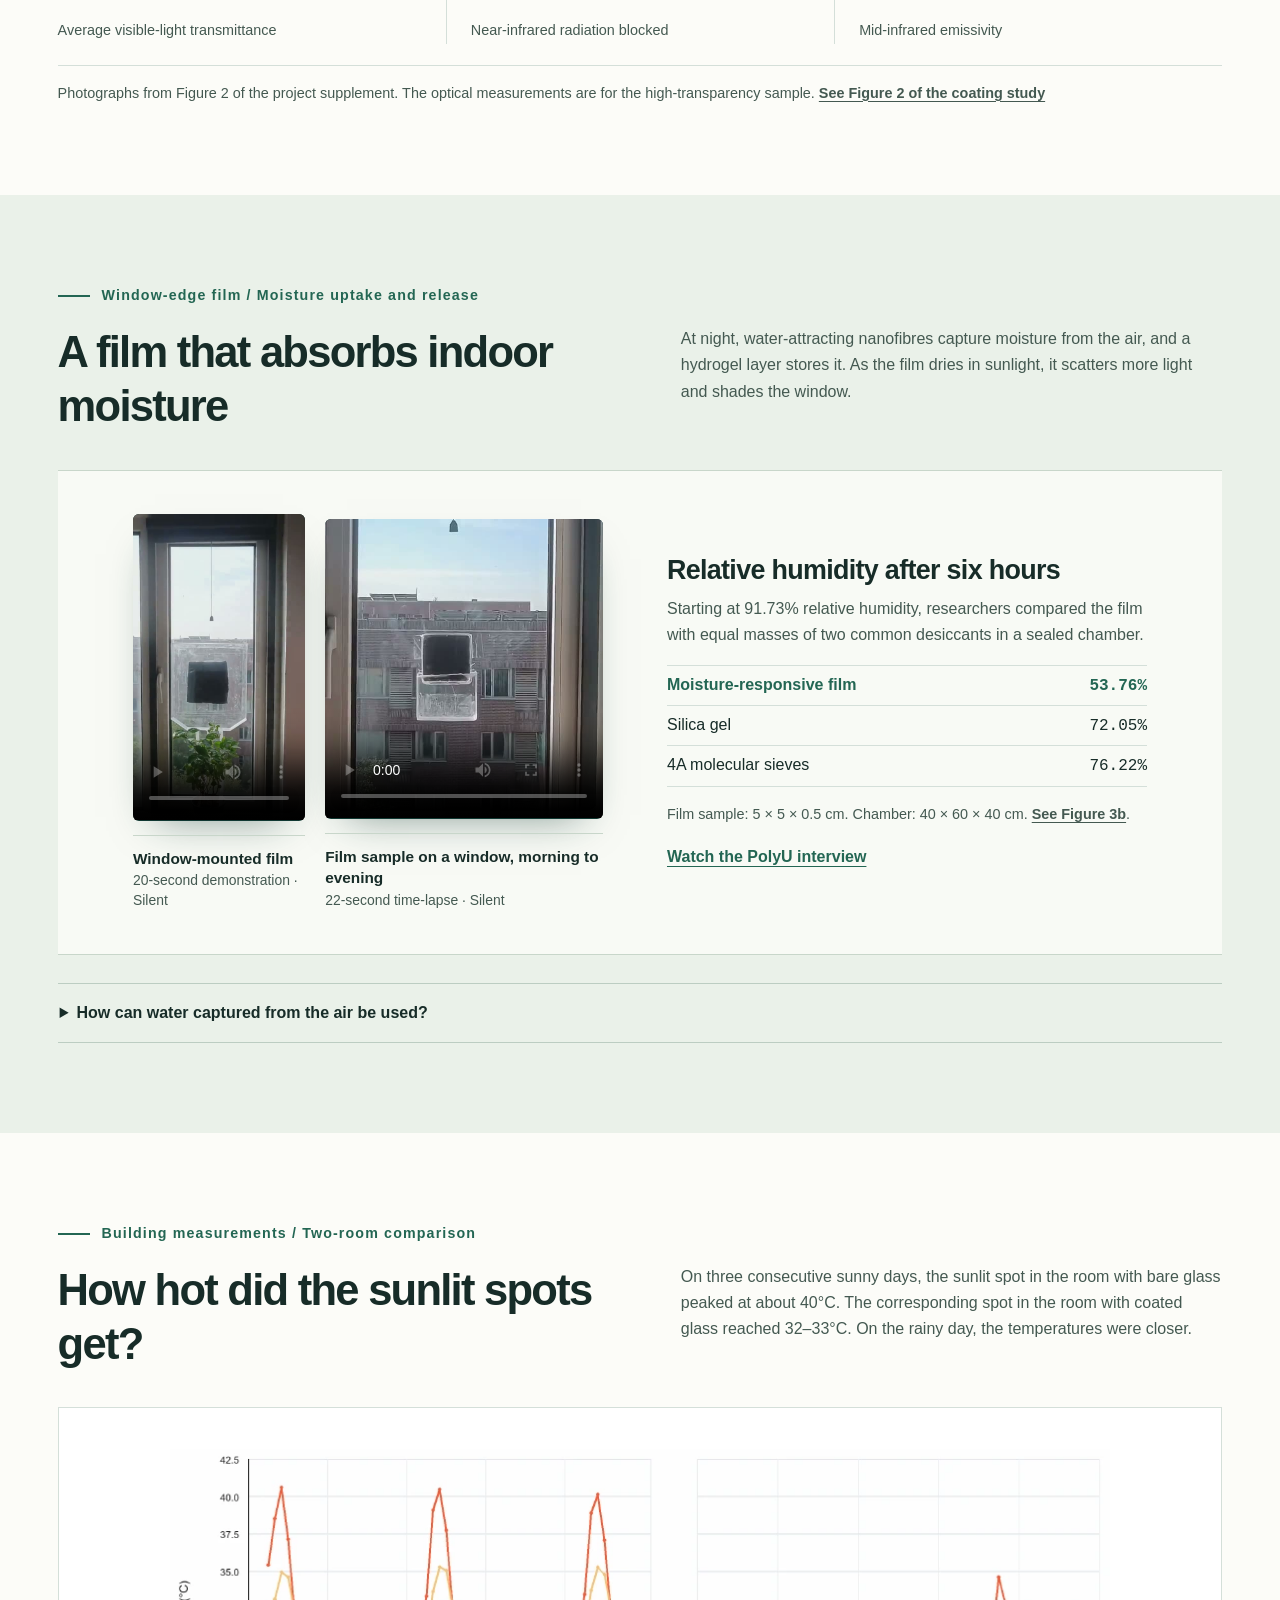
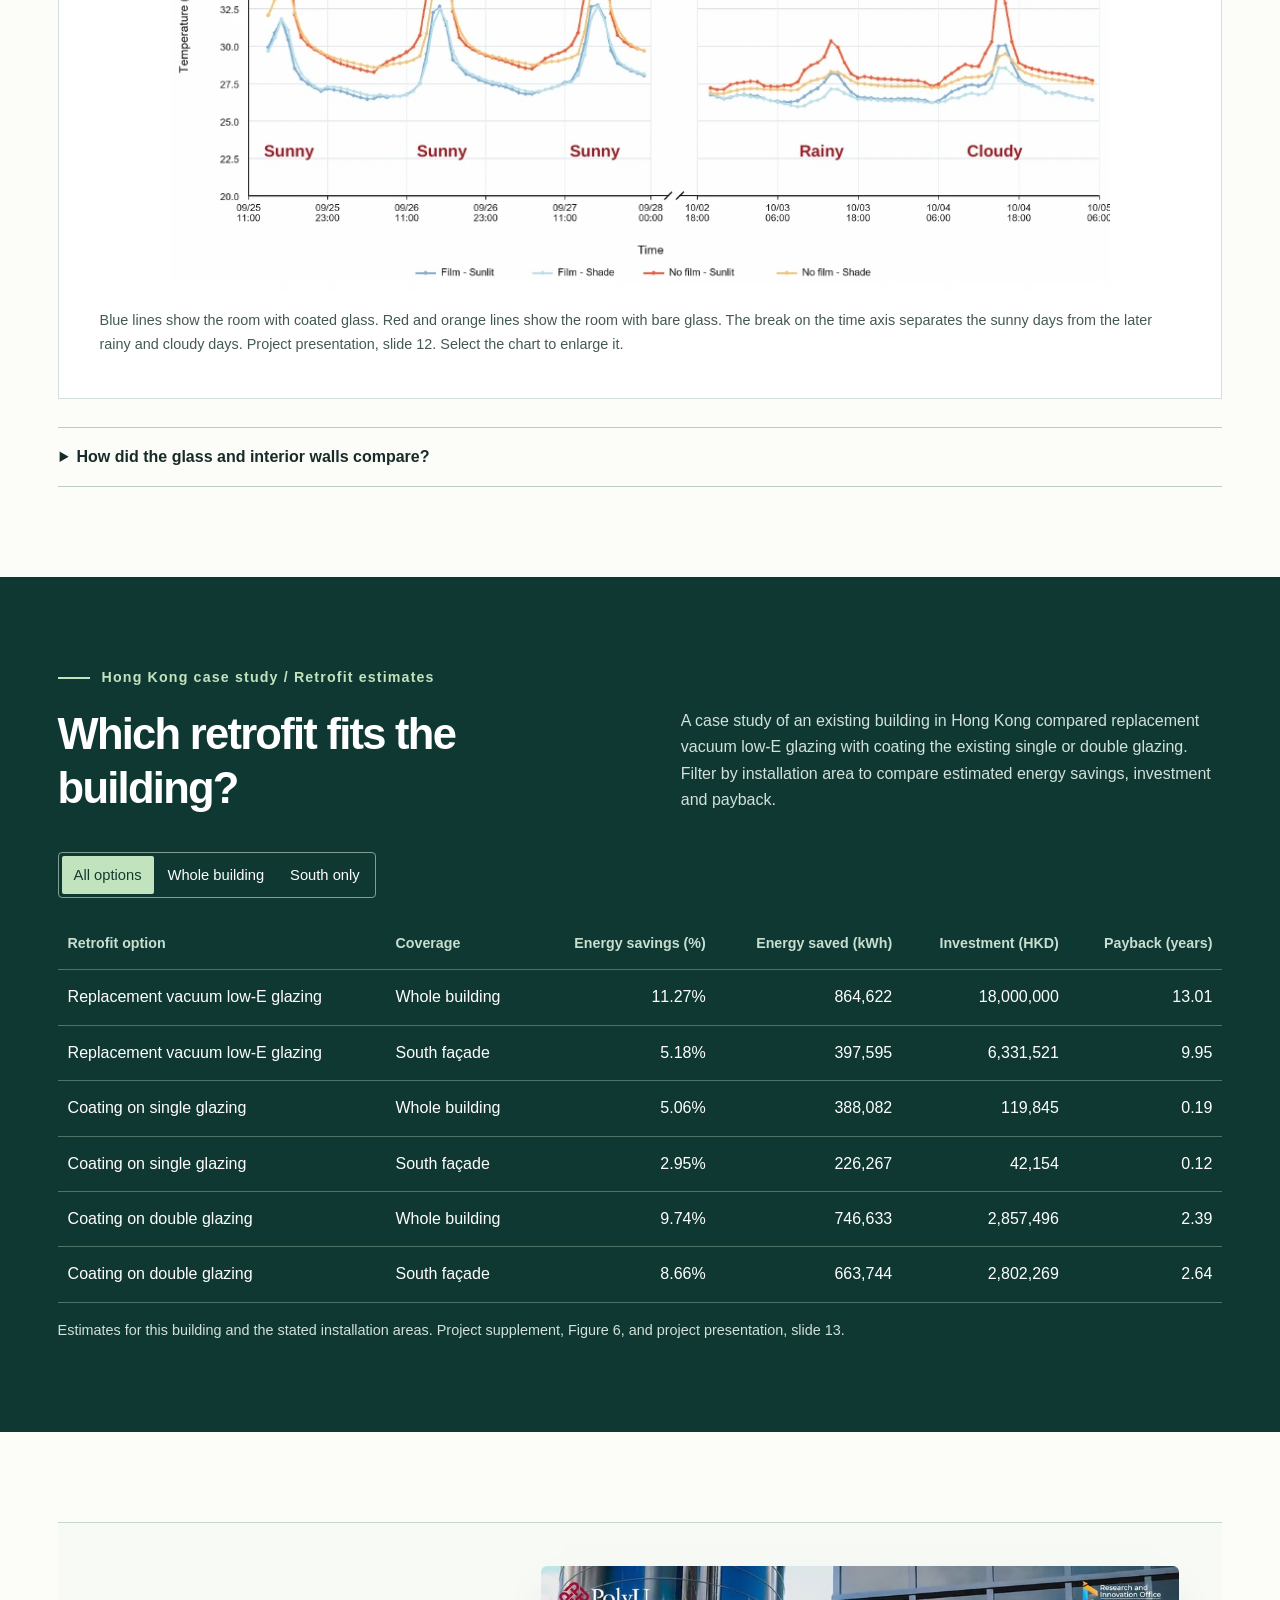
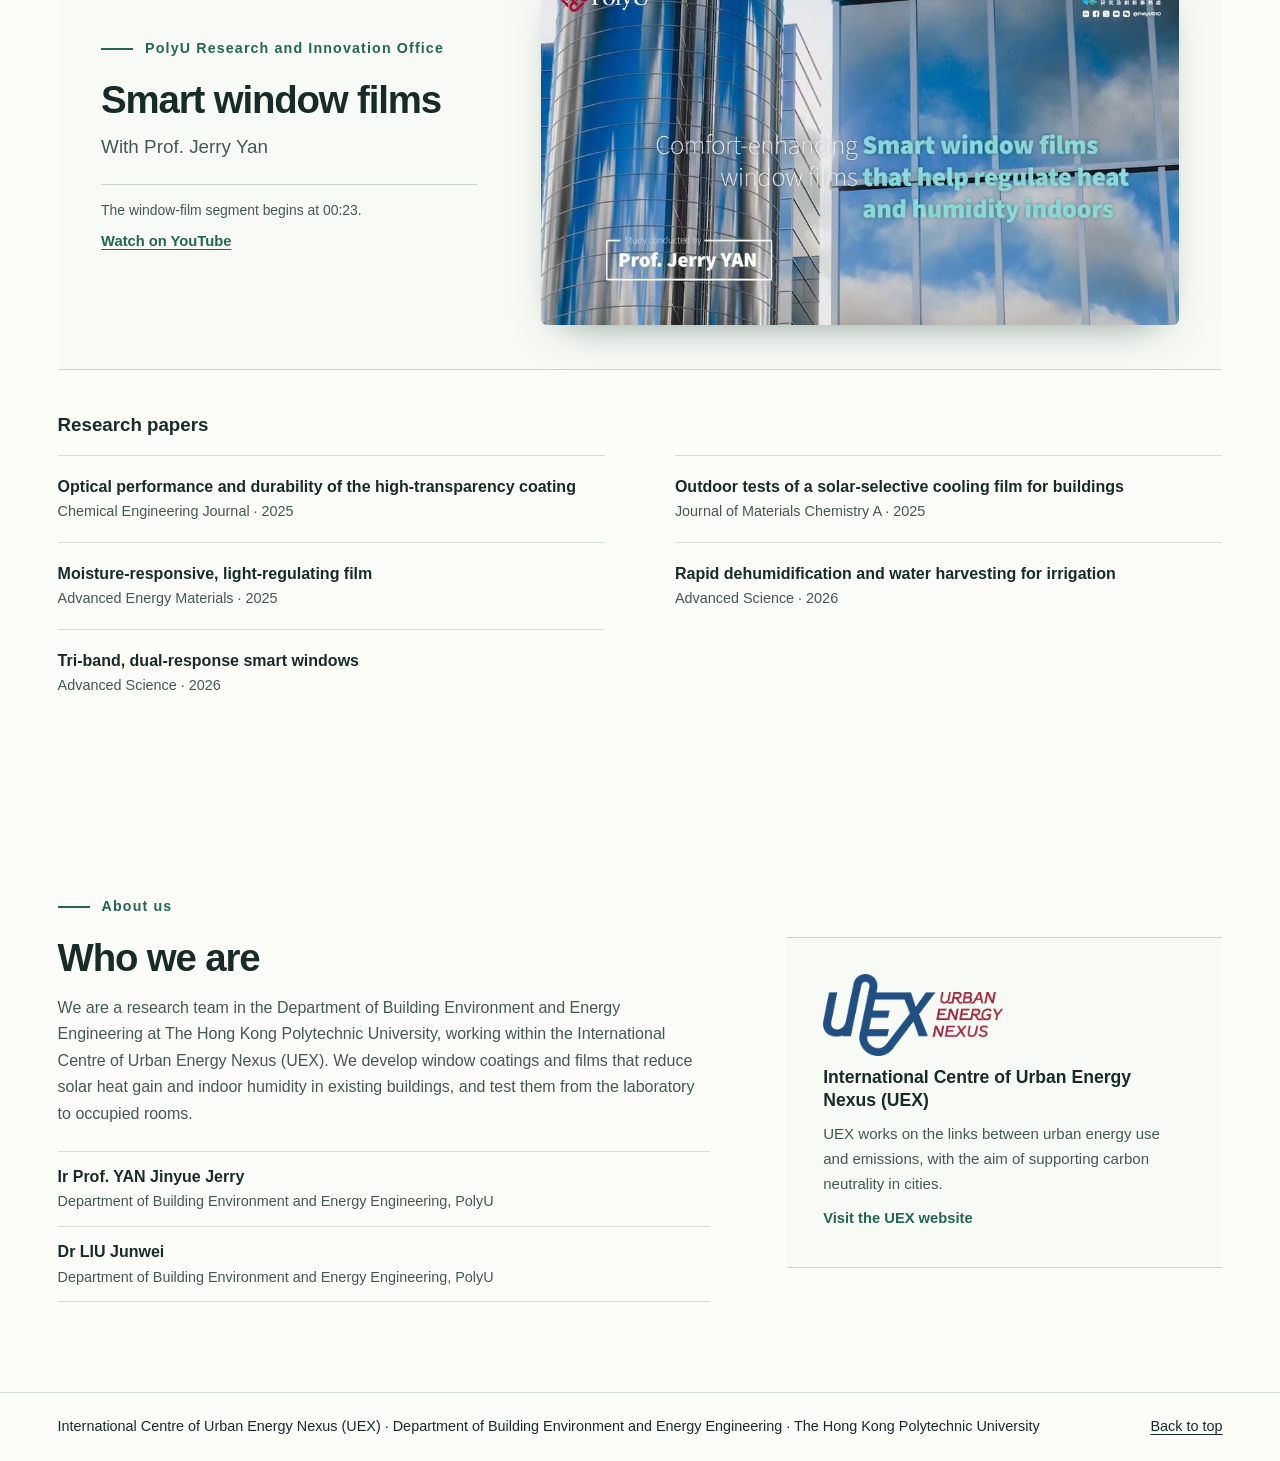
==== commit 282fe124: "Add UEX logo and About us, add the window time-lapse video, remove third-party building name Co-Auth" ====
--- a/index.html
+++ b/index.html
@@ -4,13 +4,13 @@
 <meta charset="utf-8"><meta name="viewport" content="width=device-width, initial-scale=1"><meta name="theme-color" content="#103832">
 <title>Window films for heat and humidity control · PolyU</title>
 <meta name="description" content="Explore solar-selective window coatings and moisture-responsive films for building retrofits in Hong Kong through sample photographs, field measurements and cost comparisons.">
-<link rel="stylesheet" href="assets/research.css?v=video-layout-3"><script defer src="assets/research.js"></script>
+<link rel="stylesheet" href="assets/research.css?v=uex-about-1"><script defer src="assets/research.js"></script>
 </head>
 <body>
 <a class="skip" href="#main">Skip to content</a>
-<header><div class="bar container"><a class="identity" href="#top" aria-label="Window film research home"><span class="university-name">The Hong Kong<br>Polytechnic University</span></a><nav aria-label="Page sections"><a href="#coating">Solar coating</a><a href="#film">Humidity film</a><a href="#evidence">Room tests</a><a href="#impact">Retrofit costs</a></nav></div></header>
+<header><div class="bar container"><a class="identity" href="#top" aria-label="Window film research home"><span class="university-name">The Hong Kong<br>Polytechnic University</span><img class="header-uex" src="assets/img/uex-logo.png" width="437" height="200" alt="UEX, International Centre of Urban Energy Nexus"></a><nav aria-label="Page sections"><a href="#coating">Solar coating</a><a href="#film">Humidity film</a><a href="#evidence">Room tests</a><a href="#impact">Retrofit costs</a><a href="#about">About us</a></nav></div></header>
 <main id="main">
-<section class="hero" id="top"><div class="hero-grid container"><div class="intro"><p class="kicker"><span></span>Building environment and energy research</p><h1>Window films for<br><em>heat and humidity control</em></h1><p class="abstract">In Hong Kong’s hot, humid climate, two materials could help retrofit existing windows. A coating on the glass limits solar heat gain. A film at the window edge captures moisture and releases it when warmed by sunlight.</p><a class="primary" href="#coating">Explore the two technologies</a></div>
+<section class="hero" id="top"><div class="hero-grid container"><div class="intro"><p class="kicker"><span></span>Building environment and energy research</p><h1>Window films for<br><em>heat and humidity control</em></h1><p class="abstract">In Hong Kong’s hot, humid climate, two materials could help retrofit existing windows. A coating on the glass limits solar heat gain. A film at the window edge captures moisture and releases it when warmed by sunlight.</p><a class="primary" href="#coating">Explore the two technologies</a><a class="hero-uex" href="https://www.polyu.edu.hk/iuex/"><img src="assets/img/uex-logo.png" width="437" height="200" alt="UEX logo"><span><small>Research centre</small>International Centre of Urban Energy Nexus (UEX)<br>The Hong Kong Polytechnic University</span></a></div>
 <figure class="hero-photo"><img id="room-image" src="assets/img/room-a.webp" width="578" height="655" alt="A coated window and the table beside it in Room A" fetchpriority="high"><figcaption><div class="photo-caption"><span>Two-room field study</span><strong id="room-label" aria-live="polite">Room A · Coated glass</strong></div><div class="switch" role="group" aria-label="Choose a test room"><button data-room="a" data-label="Room A · Coated glass" aria-pressed="true">Room A</button><button data-room="b" data-label="Room B · Bare glass" aria-pressed="false">Room B</button></div></figcaption></figure>
 </div></section>
 <div class="overview container"><a href="#coating"><span>On the glass</span><b>Solar-selective coating</b></a><a href="#film"><span>At the window edge</span><b>Moisture-responsive, light-regulating film</b></a><a href="#evidence"><span>In buildings</span><b>Hong Kong retrofit studies</b></a></div>
@@ -26,6 +26,7 @@
     <p>At night, water-attracting nanofibres capture moisture from the air, and a hydrogel layer stores it. As the film dries in sunlight, it scatters more light and shades the window.</p>
   </div>
   <div class="film-study" id="videos">
+    <div class="clip-pair">
     <figure class="lab-clip">
       <video controls playsinline preload="metadata" width="200" height="356"
              src="assets/film-window.mp4" poster="assets/img/film-window-poster.jpg" aria-labelledby="demo-caption">
@@ -33,6 +34,14 @@
       </video>
       <figcaption id="demo-caption"><strong>Window-mounted film</strong><span>20-second demonstration · Silent</span></figcaption>
     </figure>
+    <figure class="lab-clip lab-clip-wide">
+      <video controls playsinline preload="metadata" width="540" height="582"
+             src="assets/film-box.mp4" poster="assets/img/film-box-poster.jpg" aria-labelledby="timelapse-caption">
+        <a href="assets/film-box.mp4">Play the time-lapse</a>
+      </video>
+      <figcaption id="timelapse-caption"><strong>Film sample on a window, morning to evening</strong><span>22-second time-lapse · Silent</span></figcaption>
+    </figure>
+    </div>
     <div class="humidity-test">
       <h3>Relative humidity after six hours</h3>
       <p>Starting at 91.73% relative humidity, researchers compared the film with equal masses of two common desiccants in a sealed chamber.</p>
@@ -47,8 +56,8 @@
   </div>
 <details><summary>How can water captured from the air be used?</summary><p>A separate film stores water for plant irrigation. In a sealed 0.096 m³ chamber, a sample weighing about 1 g reduced relative humidity from 90.7% to 21.6% in one hour. Under ambient conditions, the researchers also reported a water yield of about 1.1 kg per square metre per day. <a href="https://doi.org/10.1002/advs.76145">Read the water-harvesting study</a></p></details></div></section>
 <section id="evidence" class="chapter container"><p class="over">Building measurements / Two-room comparison</p><div class="section-head"><h2>How hot did the sunlit spots get?</h2><p>On three consecutive sunny days, the sunlit spot in the room with bare glass peaked at about 40°C. The corresponding spot in the room with coated glass reached 32–33°C. On the rainy day, the temperatures were closer.</p></div><figure class="chart"><a href="assets/img/room-measurements.webp" aria-label="Open the full-size temperature chart"><img src="assets/img/room-measurements.webp" width="951" height="449" loading="lazy" alt="Temperature at sunlit and shaded spots in both rooms over time. The largest differences occur at sunlit spots on sunny days."></a><figcaption>Blue lines show the room with coated glass. Red and orange lines show the room with bare glass. The break on the time axis separates the sunny days from the later rainy and cloudy days. Project presentation, slide 12. Select the chart to enlarge it.</figcaption></figure><details><summary>How did the glass and interior walls compare?</summary><p>The window in the coated room averaged 1.4–1.7°C warmer, while the interior wall averaged 0–0.6°C cooler. These readings refer to the glass and wall surfaces. The chart above shows the sunlit and shaded measurement points.</p></details></section>
-<section id="impact" class="chapter dark"><div class="container"><p class="over">Hong Kong case study / Retrofit estimates</p><div class="section-head"><h2>Which retrofit fits the building?</h2><p>The Hong Kong Jockey Club building study compared replacement vacuum low‑E glazing with coating the existing single or double glazing. Filter by installation area to compare estimated energy savings, investment and payback.</p></div><div class="scope" role="group" aria-label="Filter by installation area"><button data-scope="all" aria-pressed="true">All options</button><button data-scope="whole" aria-pressed="false">Whole building</button><button data-scope="south" aria-pressed="false">South only</button></div>
-<div class="table-scroll" tabindex="0" role="region" aria-label="Retrofit comparison table, scroll horizontally"><table><caption>Estimated retrofit outcomes for the Hong Kong Jockey Club building</caption><thead><tr><th>Retrofit option</th><th>Coverage</th><th>Energy savings (%)</th><th>Energy saved (kWh)</th><th>Investment (HKD)</th><th>Payback (years)</th></tr></thead><tbody>
+<section id="impact" class="chapter dark"><div class="container"><p class="over">Hong Kong case study / Retrofit estimates</p><div class="section-head"><h2>Which retrofit fits the building?</h2><p>A case study of an existing building in Hong Kong compared replacement vacuum low‑E glazing with coating the existing single or double glazing. Filter by installation area to compare estimated energy savings, investment and payback.</p></div><div class="scope" role="group" aria-label="Filter by installation area"><button data-scope="all" aria-pressed="true">All options</button><button data-scope="whole" aria-pressed="false">Whole building</button><button data-scope="south" aria-pressed="false">South only</button></div>
+<div class="table-scroll" tabindex="0" role="region" aria-label="Retrofit comparison table, scroll horizontally"><table><caption>Estimated retrofit outcomes for an existing building in Hong Kong</caption><thead><tr><th>Retrofit option</th><th>Coverage</th><th>Energy savings (%)</th><th>Energy saved (kWh)</th><th>Investment (HKD)</th><th>Payback (years)</th></tr></thead><tbody>
 <tr data-area="whole"><th>Replacement vacuum low‑E glazing</th><td>Whole building</td><td>11.27%</td><td>864,622</td><td>18,000,000</td><td>13.01</td></tr><tr data-area="south"><th>Replacement vacuum low‑E glazing</th><td>South façade</td><td>5.18%</td><td>397,595</td><td>6,331,521</td><td>9.95</td></tr>
 <tr data-area="whole"><th>Coating on single glazing</th><td>Whole building</td><td>5.06%</td><td>388,082</td><td>119,845</td><td>0.19</td></tr><tr data-area="south"><th>Coating on single glazing</th><td>South façade</td><td>2.95%</td><td>226,267</td><td>42,154</td><td>0.12</td></tr>
 <tr data-area="whole"><th>Coating on double glazing</th><td>Whole building</td><td>9.74%</td><td>746,633</td><td>2,857,496</td><td>2.39</td></tr><tr data-area="south"><th>Coating on double glazing</th><td>South façade</td><td>8.66%</td><td>663,744</td><td>2,802,269</td><td>2.64</td></tr></tbody></table></div><p class="source">Estimates for this building and the stated installation areas. Project supplement, Figure 6, and project presentation, slide 13.</p></div></section>
@@ -68,4 +77,23 @@
   </div>
   <h3 class="papers-title">Research papers</h3>
   <div class="reading"><a href="https://doi.org/10.1016/j.cej.2025.167017"><b>Optical performance and durability of the high-transparency coating</b><span>Chemical Engineering Journal · 2025</span></a><a href="https://doi.org/10.1039/D4TA05784H"><b>Outdoor tests of a solar-selective cooling film for buildings</b><span>Journal of Materials Chemistry A · 2025</span></a><a href="https://doi.org/10.1002/aenm.202503332"><b>Moisture-responsive, light-regulating film</b><span>Advanced Energy Materials · 2025</span></a><a href="https://doi.org/10.1002/advs.76145"><b>Rapid dehumidification and water harvesting for irrigation</b><span>Advanced Science · 2026</span></a><a href="https://doi.org/10.1002/advs.202511076"><b>Tri-band, dual-response smart windows</b><span>Advanced Science · 2026</span></a></div></section>
-</main><footer><div class="container"><span>Department of Building Environment and Energy Engineering · The Hong Kong Polytechnic University</span><a href="#top">Back to top</a></div></footer></body></html>
+<section id="about" class="chapter container about">
+  <p class="over">About us</p>
+  <div class="about-grid">
+    <div>
+      <h2>Who we are</h2>
+      <p>We are a research team in the Department of Building Environment and Energy Engineering at The Hong Kong Polytechnic University, working within the International Centre of Urban Energy Nexus (UEX). We develop window coatings and films that reduce solar heat gain and indoor humidity in existing buildings, and test them from the laboratory to occupied rooms.</p>
+      <dl class="team">
+        <div><dt>Ir Prof. YAN Jinyue Jerry</dt><dd>Department of Building Environment and Energy Engineering, PolyU</dd></div>
+        <div><dt>Dr LIU Junwei</dt><dd>Department of Building Environment and Energy Engineering, PolyU</dd></div>
+      </dl>
+    </div>
+    <a class="about-uex" href="https://www.polyu.edu.hk/iuex/">
+      <img src="assets/img/uex-logo.png" width="437" height="200" alt="UEX logo" loading="lazy">
+      <b>International Centre of Urban Energy Nexus (UEX)</b>
+      <span>UEX works on the links between urban energy use and emissions, with the aim of supporting carbon neutrality in cities.</span>
+      <em>Visit the UEX website</em>
+    </a>
+  </div>
+</section>
+</main><footer><div class="container"><span>International Centre of Urban Energy Nexus (UEX) · Department of Building Environment and Energy Engineering · The Hong Kong Polytechnic University</span><a href="#top">Back to top</a></div></footer></body></html>
--- a/assets/research.css
+++ b/assets/research.css
@@ -178,3 +178,45 @@
   .lab-clip figcaption { margin: 0; border-top: 0; padding-top: 0 }
   .research-interview { padding: 20px }
 }
+
+/* UEX, second clip, about us */
+.identity { display: flex; align-items: center; gap: 16px }
+.header-uex { width: auto; height: 38px; padding-left: 16px; border-left: 1px solid var(--line) }
+.hero-uex { display: flex; align-items: center; gap: 16px; width: fit-content; margin-top: 36px; padding: 12px 18px 12px 12px; background: #fff; border-radius: 4px; color: var(--ink); text-decoration: none; line-height: 1.35; font-size: .92rem; font-weight: 600 }
+.hero-uex img { width: 104px; height: auto }
+.hero-uex small { display: block; color: var(--body); font-size: .74rem; font-weight: 500; letter-spacing: .06em; text-transform: uppercase }
+.hero-uex span { padding-left: 16px; border-left: 1px solid var(--line) }
+.film-study { grid-template-columns: minmax(0, 470px) minmax(0, 30rem) }
+.clip-pair { display: grid; grid-template-columns: 0.62fr 1fr; gap: 20px; align-items: end }
+.lab-clip-wide video { aspect-ratio: 540 / 582 }
+.about-grid { display: grid; grid-template-columns: minmax(0, 1.5fr) minmax(0, 1fr); gap: clamp(28px, 6vw, 90px); align-items: start; margin-top: 14px }
+.about h2 { font-size: clamp(1.8rem, 3vw, 2.6rem); line-height: 1.1; letter-spacing: -.03em; margin-bottom: 16px }
+.about-grid > div > p { color: var(--body); max-width: 40rem }
+.team { margin: 24px 0 0; border-top: 1px solid var(--line) }
+.team div { padding: 12px 0; border-bottom: 1px solid var(--line) }
+.team dt { font-weight: 650 }
+.team dd { margin: 0; color: var(--body); font-size: .9rem }
+.about-uex { display: grid; gap: 10px; padding: clamp(22px, 3vw, 36px); background: #f8faf5; border-block: 1px solid #c8d6ca; text-decoration: none }
+.about-uex img { width: 180px }
+.about-uex b { font-size: 1.1rem; line-height: 1.3 }
+.about-uex span { color: var(--body); font-size: .94rem }
+.about-uex em { font-style: normal; color: var(--green); font-weight: 600; font-size: .92rem }
+.about-uex:hover em { text-decoration: underline }
+@media (max-width:900px) {
+  .film-study { grid-template-columns: 1fr }
+  .clip-pair { max-width: 520px }
+  .about-grid { grid-template-columns: 1fr }
+}
+@media (max-width:620px) {
+  .header-uex { height: 30px; padding-left: 12px }
+  .identity { gap: 12px }
+  .hero-uex { margin-top: 26px; gap: 12px; font-size: .84rem }
+  .hero-uex img { width: 84px }
+  .hero-uex span { padding-left: 12px }
+  .clip-pair { gap: 12px }
+  .clip-pair .lab-clip { display: block }
+  .clip-pair .lab-clip video { max-width: none }
+  .clip-pair .lab-clip figcaption { margin-top: 10px; padding-top: 8px; border-top: 1px solid #c8d6ca; font-size: .9rem }
+}
+footer a { white-space: nowrap }
+@media (max-width:620px) { nav a { font-size: .8rem; line-height: 1.3 } }
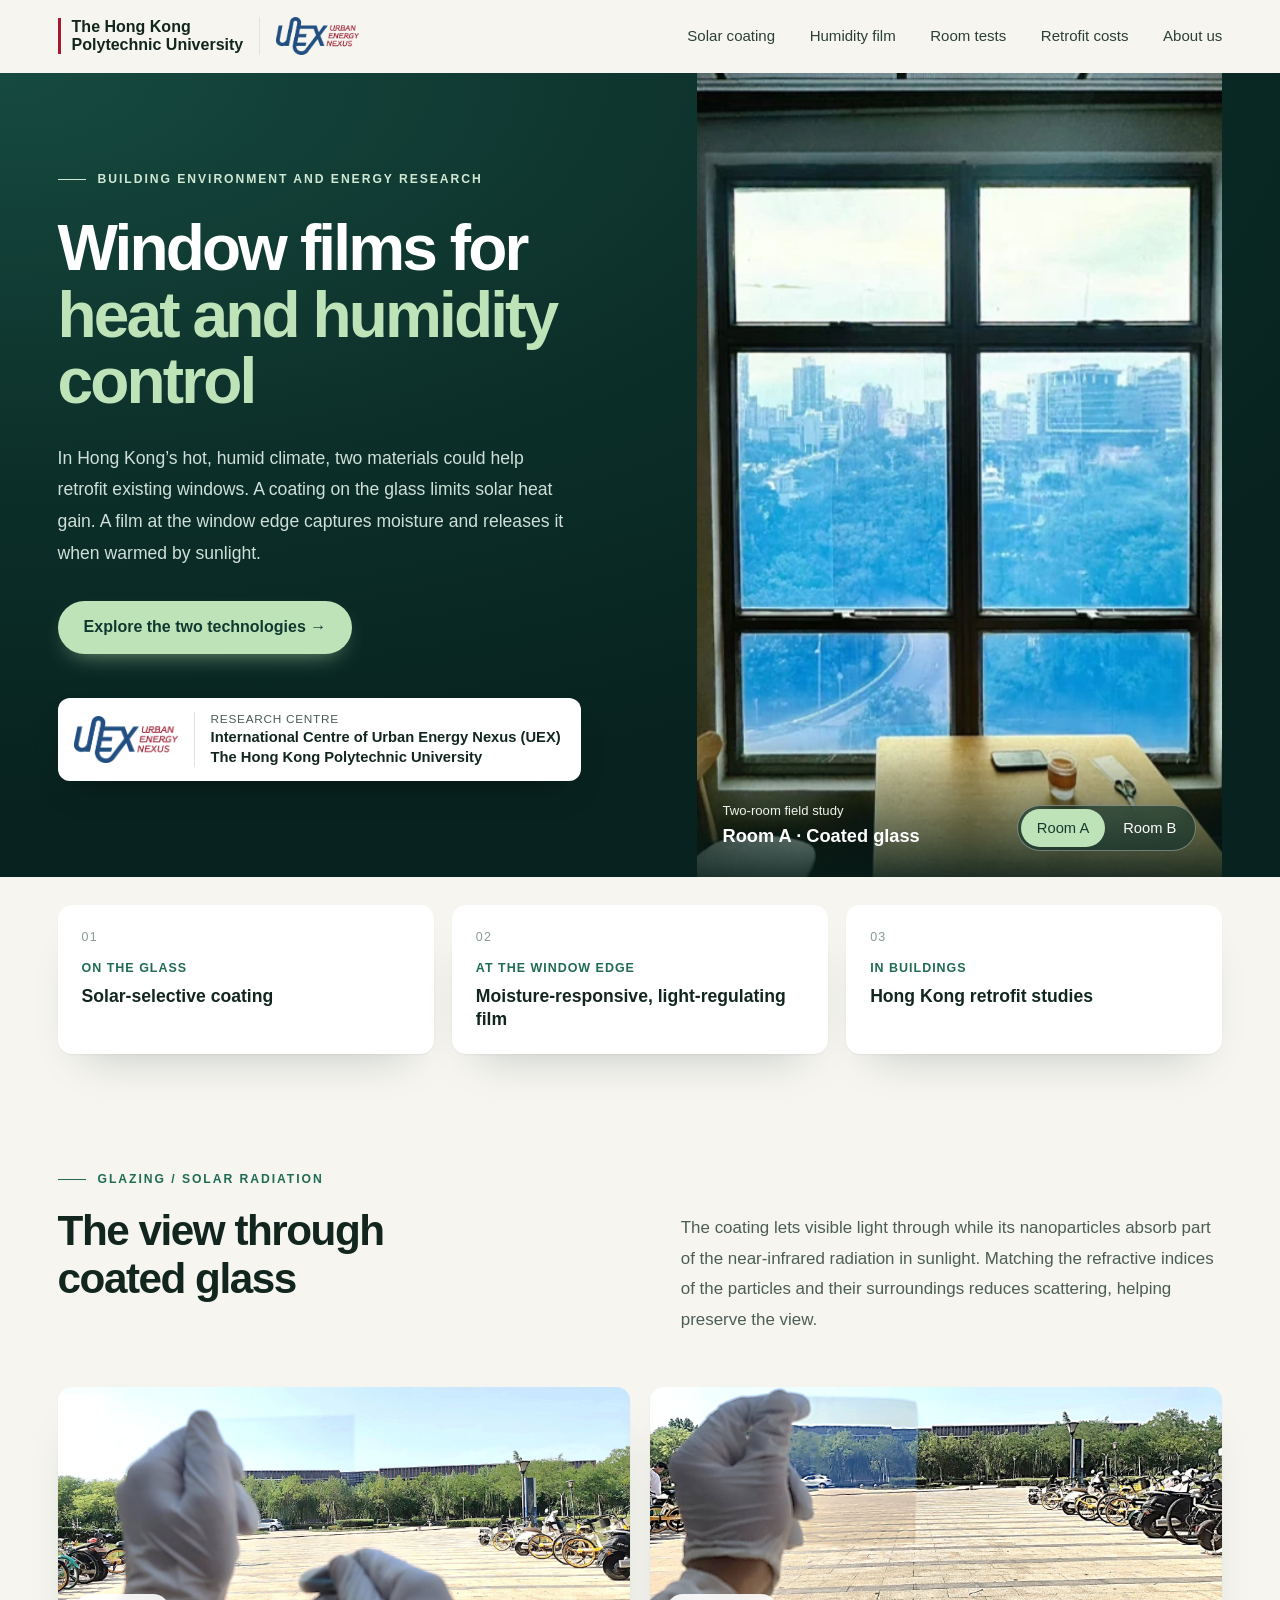
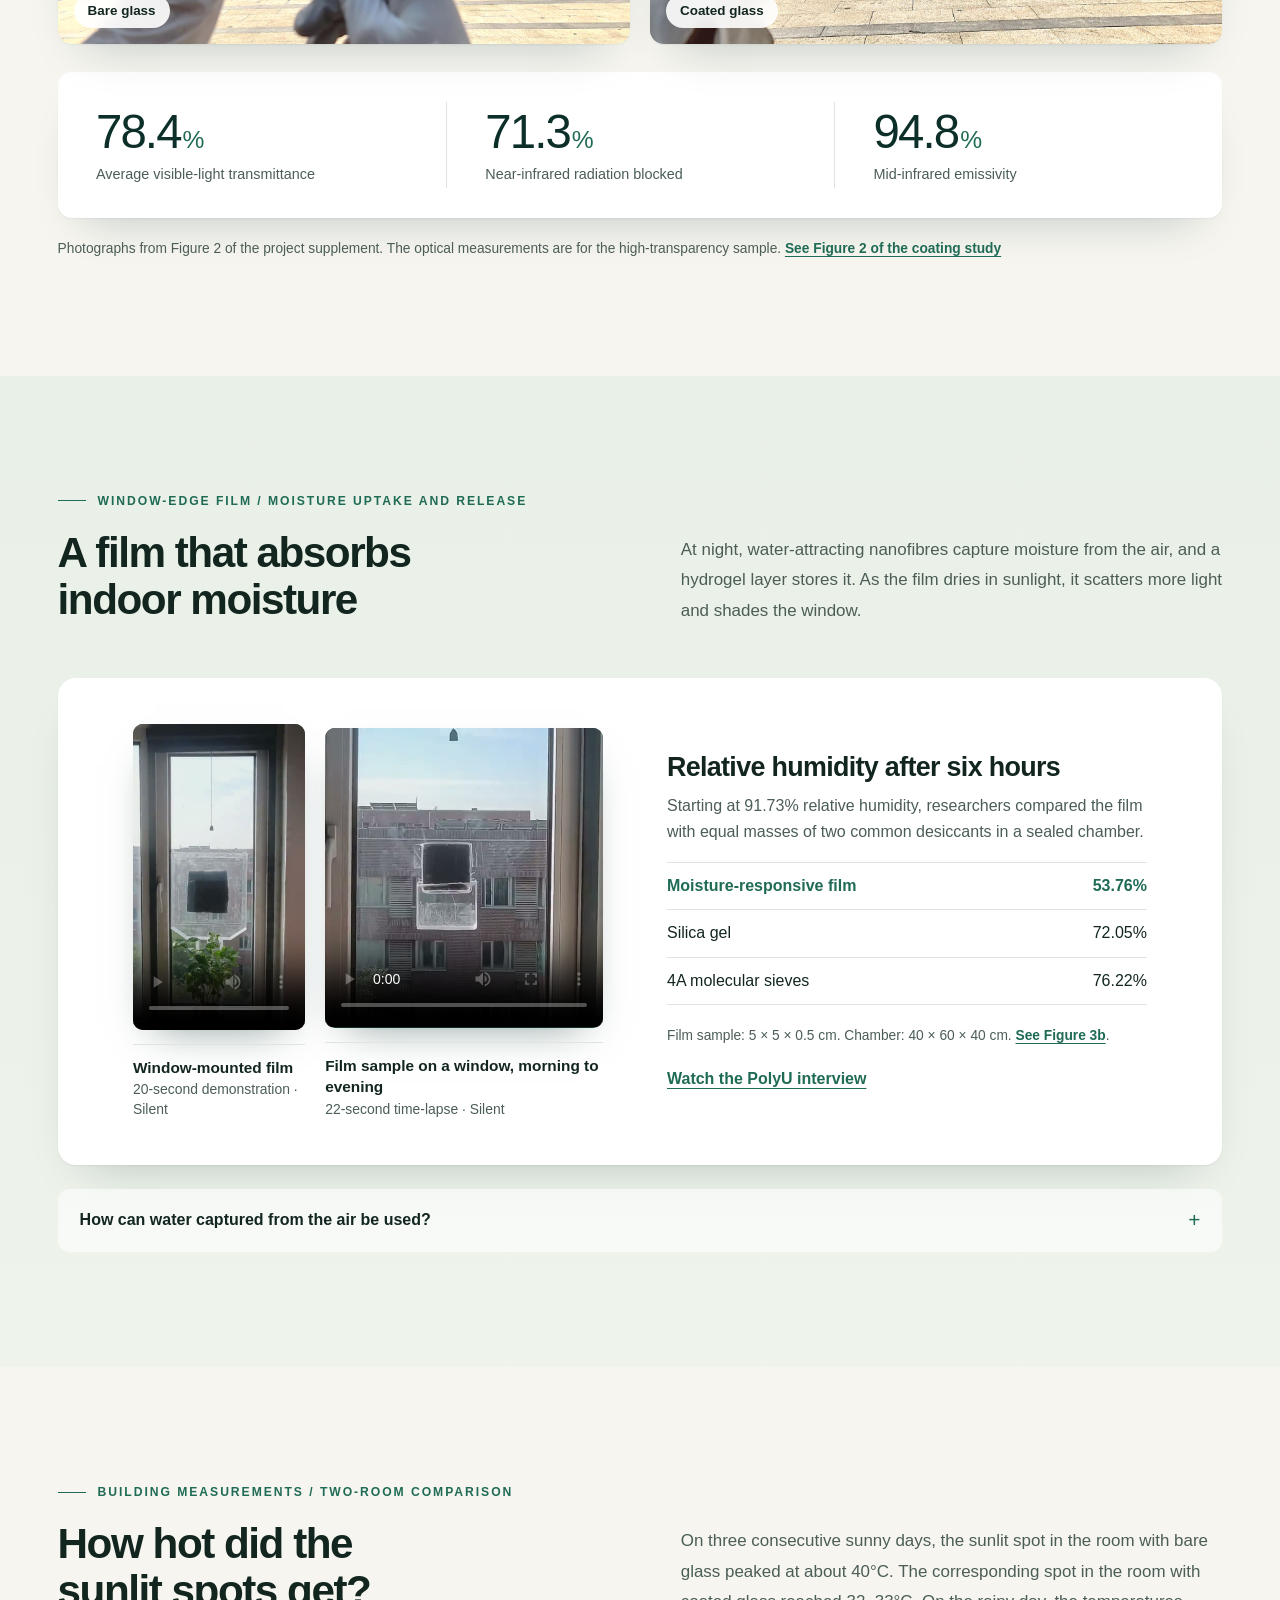
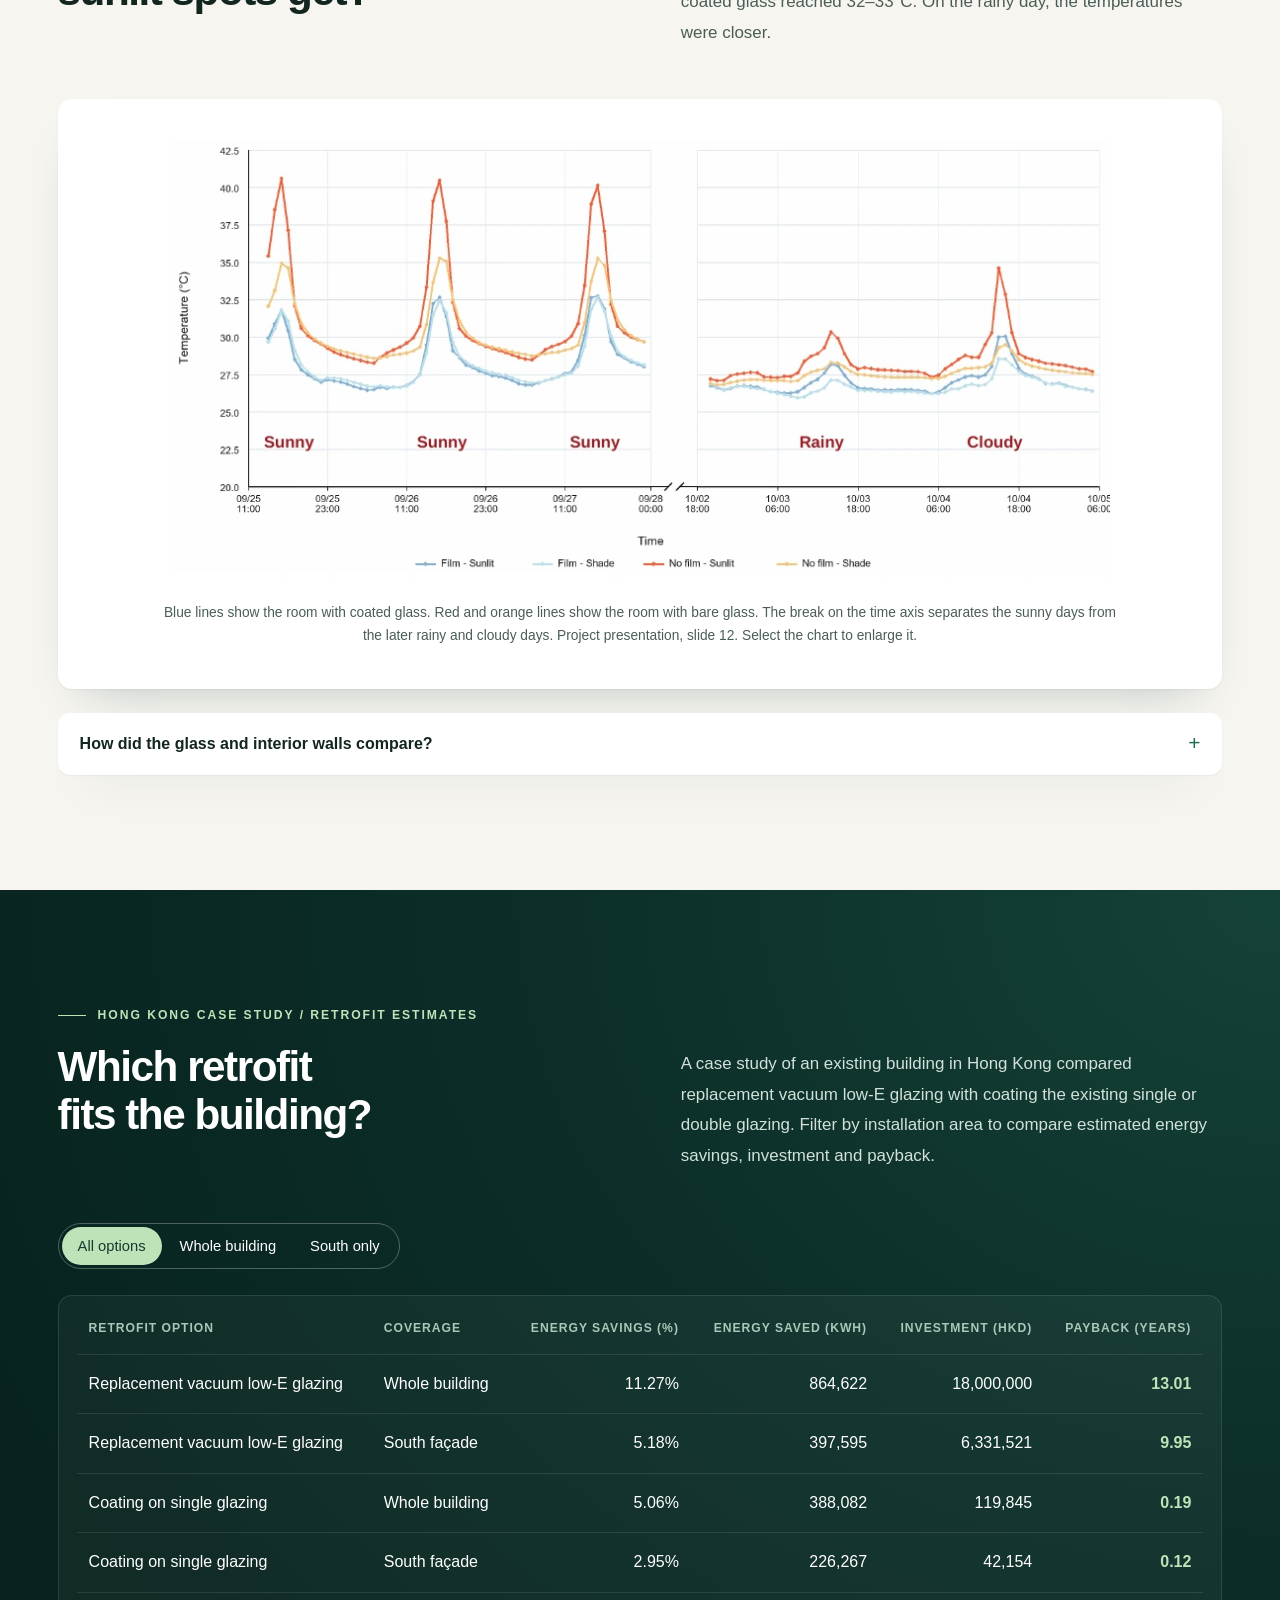
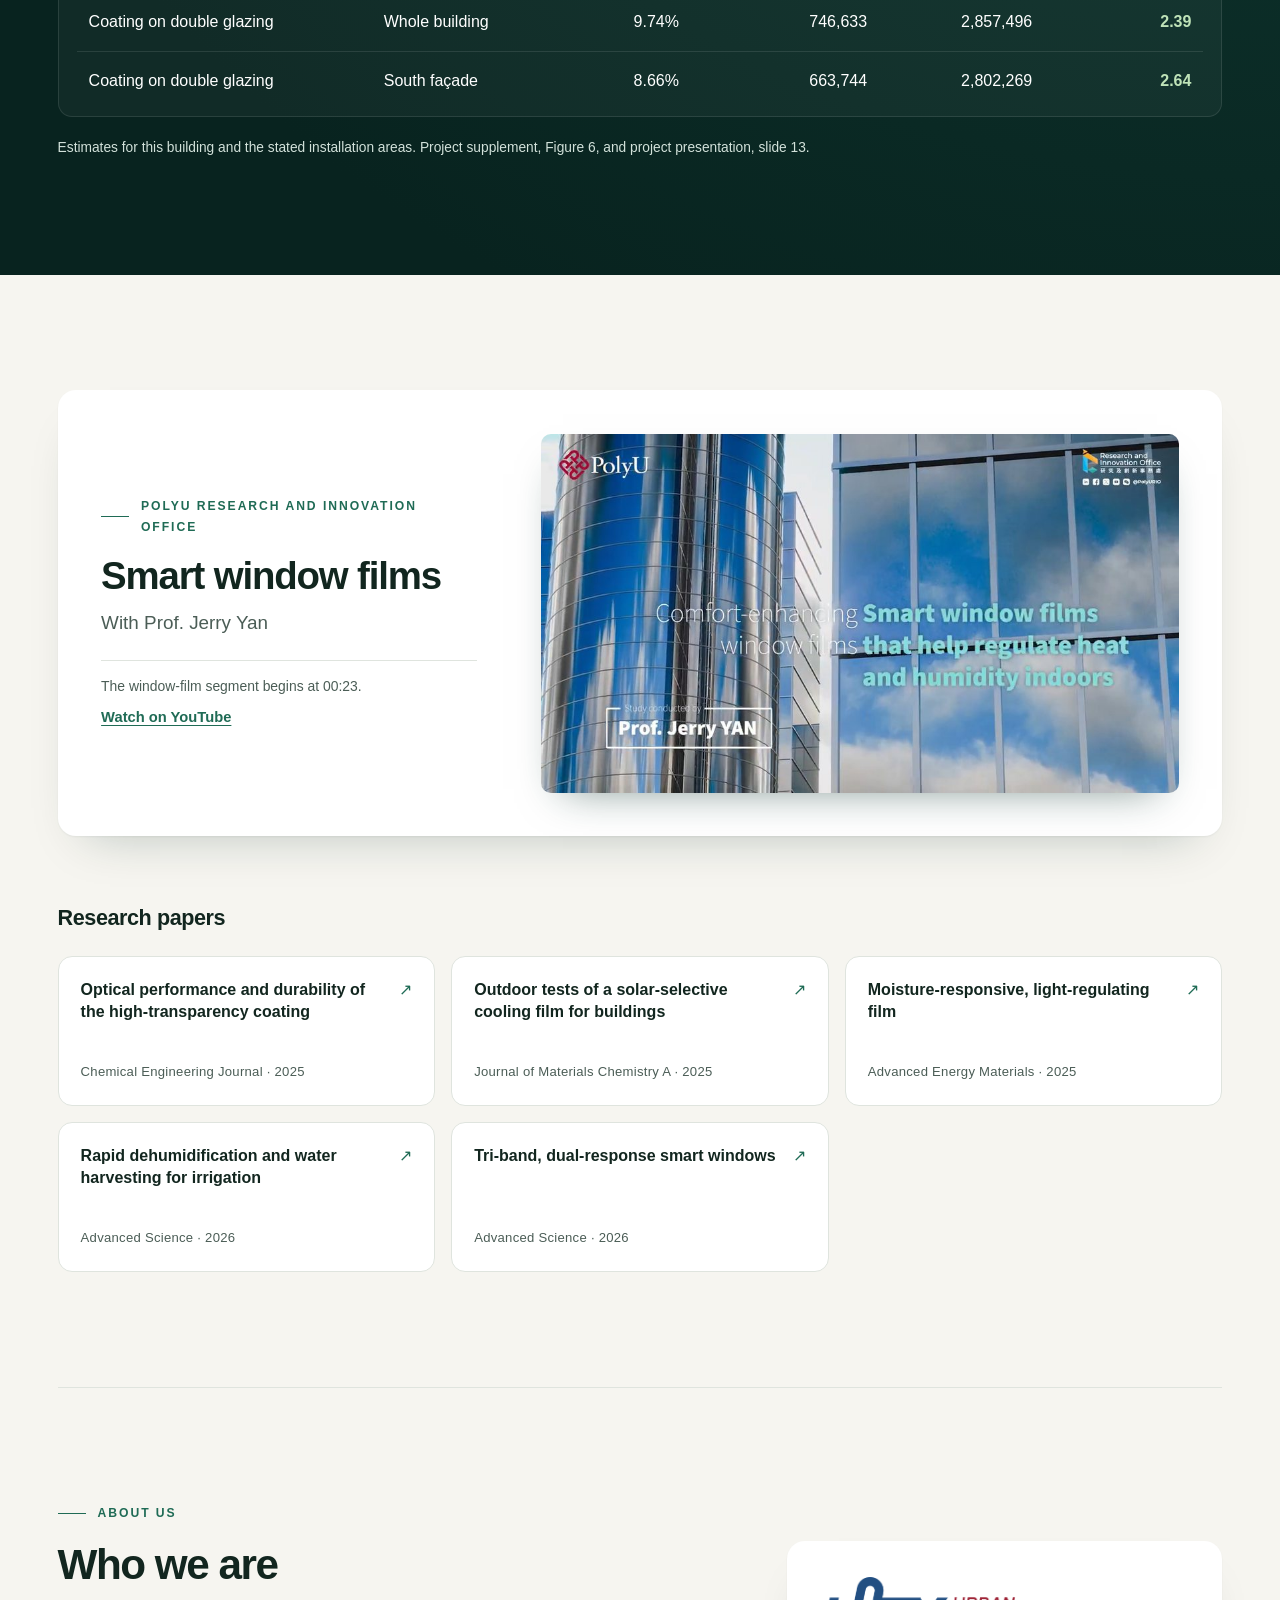
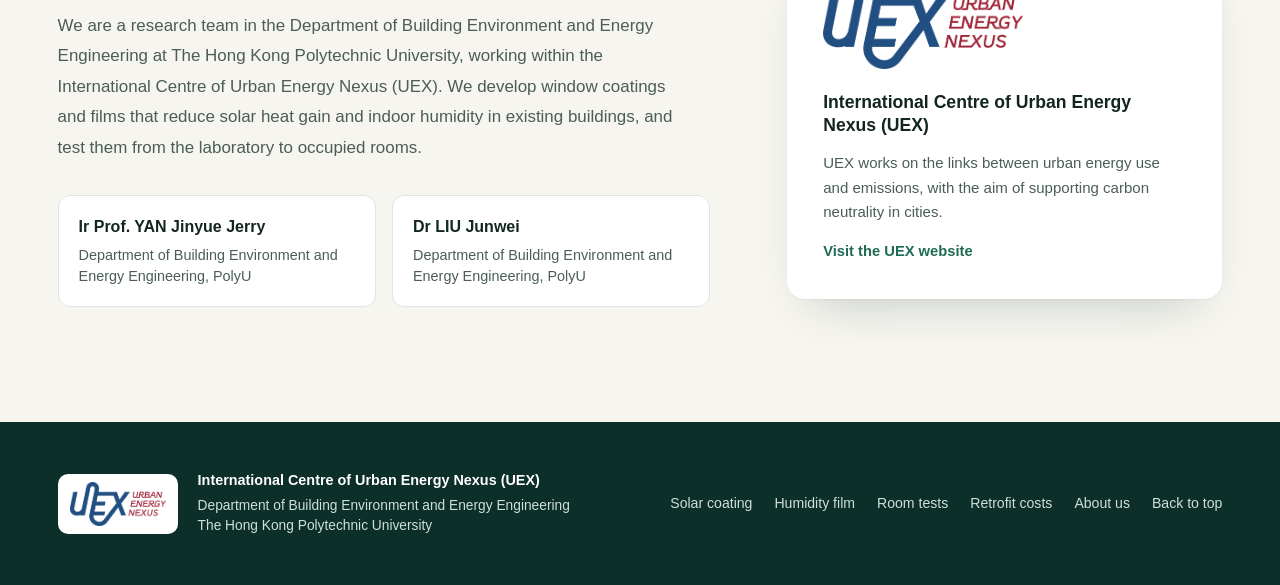
==== commit 0740eac7: "Refine the visual design: typography, cards, header, table, papers and footer Co-Authored-By: Claude" ====
--- a/index.html
+++ b/index.html
@@ -4,7 +4,7 @@
 <meta charset="utf-8"><meta name="viewport" content="width=device-width, initial-scale=1"><meta name="theme-color" content="#103832">
 <title>Window films for heat and humidity control · PolyU</title>
 <meta name="description" content="Explore solar-selective window coatings and moisture-responsive films for building retrofits in Hong Kong through sample photographs, field measurements and cost comparisons.">
-<link rel="stylesheet" href="assets/research.css?v=uex-about-1"><script defer src="assets/research.js"></script>
+<link rel="stylesheet" href="assets/research.css?v=refined-1"><script defer src="assets/research.js"></script>
 </head>
 <body>
 <a class="skip" href="#main">Skip to content</a>
@@ -96,4 +96,7 @@
     </a>
   </div>
 </section>
-</main><footer><div class="container"><span>International Centre of Urban Energy Nexus (UEX) · Department of Building Environment and Energy Engineering · The Hong Kong Polytechnic University</span><a href="#top">Back to top</a></div></footer></body></html>
+</main><footer><div class="container foot">
+  <div class="foot-brand"><img src="assets/img/uex-logo.png" width="437" height="200" alt="UEX logo" loading="lazy"><p><b>International Centre of Urban Energy Nexus (UEX)</b><span>Department of Building Environment and Energy Engineering<br>The Hong Kong Polytechnic University</span></p></div>
+  <div class="foot-links"><a href="#coating">Solar coating</a><a href="#film">Humidity film</a><a href="#evidence">Room tests</a><a href="#impact">Retrofit costs</a><a href="#about">About us</a><a href="#top">Back to top</a></div>
+</div></footer></body></html>
--- a/assets/research.css
+++ b/assets/research.css
@@ -220,3 +220,158 @@
 }
 footer a { white-space: nowrap }
 @media (max-width:620px) { nav a { font-size: .8rem; line-height: 1.3 } }
+
+/* ===== Refined presentation layer ===== */
+:root {
+  --ink: #12261f; --pine: #0c2f29; --pine-2: #123c34; --green: #1f6b55; --mint: #bfe3b8;
+  --paper: #f6f5f0; --card: #ffffff; --line: #dfe4de; --body: #4b5d56;
+  --radius: 14px; --shadow: 0 1px 2px rgba(12,47,41,.05), 0 24px 48px -28px rgba(12,47,41,.28);
+  font-family: -apple-system, BlinkMacSystemFont, "SF Pro Text", "Helvetica Neue", "PingFang SC", "Microsoft YaHei", sans-serif;
+  -webkit-font-smoothing: antialiased; text-rendering: optimizeLegibility;
+}
+body { background: var(--paper) }
+h1, h2, h3 { font-weight: 620; text-wrap: balance }
+h2 { font-size: clamp(2rem, 3.3vw, 3.25rem); line-height: 1.12; letter-spacing: -.035em }
+.section-head p { font-size: 1.06rem; line-height: 1.8; padding-top: 6px }
+.over, .kicker { font-size: .76rem; font-weight: 650; letter-spacing: .16em; text-transform: uppercase }
+.over::before, .kicker span { width: 28px; height: 1px }
+
+/* header */
+header { background: rgba(246,245,240,.82); -webkit-backdrop-filter: saturate(160%) blur(14px); backdrop-filter: saturate(160%) blur(14px); border-bottom-color: transparent; transition: box-shadow .3s, border-color .3s }
+body.scrolled header { border-bottom-color: var(--line); box-shadow: 0 10px 30px -24px rgba(12,47,41,.5) }
+.bar { height: 72px }
+nav a { position: relative; color: #2b3f38; font-weight: 520 }
+nav a::after { content: ''; position: absolute; left: 0; right: 0; bottom: -6px; height: 1px; background: var(--green); transform: scaleX(0); transform-origin: left; transition: transform .25s }
+nav a:hover { text-decoration: none; color: var(--green) }
+nav a:hover::after { transform: scaleX(1) }
+
+/* hero */
+.hero { position: relative; overflow: hidden; background: radial-gradient(120% 90% at 0% 0%, #164a40 0%, var(--pine) 55%, #08231f 100%) }
+.intro { padding-block: clamp(64px, 7.5vw, 120px) }
+h1 { font-weight: 600; line-height: 1.04; letter-spacing: -.045em; margin: 26px 0 28px }
+:lang(en) .intro h1 { font-size: clamp(2.9rem, 5vw, 5rem) }
+.abstract { color: #cfe0d8; font-size: 1.1rem; line-height: 1.8 }
+.primary { border-radius: 999px; padding: 13px 26px; box-shadow: 0 10px 24px -12px rgba(191,227,184,.7); transition: transform .2s, background .2s }
+.primary::after { content: ' →' }
+.primary:hover { transform: translateY(-1px) }
+.hero-uex { border-radius: 12px; margin-top: 44px; padding: 14px 20px 14px 16px; box-shadow: 0 16px 36px -20px rgba(0,0,0,.6) }
+.hero-photo { margin: 0; border-radius: 0 }
+.hero-photo figcaption { padding: 64px 26px 26px; background: linear-gradient(transparent, rgba(6,28,24,.88)) }
+.switch { border-radius: 999px; border-color: rgba(255,255,255,.35); background: rgba(12,47,41,.6); -webkit-backdrop-filter: blur(8px); backdrop-filter: blur(8px) }
+.switch button, .scope button { border-radius: 999px; padding: 7px 16px }
+
+/* overview strip */
+.overview { counter-reset: ov; gap: 18px; border: 0; margin-top: -36px; position: relative; z-index: 2 }
+.overview a { counter-increment: ov; background: var(--card); border-radius: var(--radius); box-shadow: var(--shadow); padding: 22px 24px 22px; transition: transform .25s, box-shadow .25s }
+.overview a::before { content: '0' counter(ov); display: block; font-size: .78rem; color: #8a9b94; letter-spacing: .1em; margin-bottom: 10px; font-variant-numeric: tabular-nums }
+.overview a:hover { transform: translateY(-3px); box-shadow: 0 1px 2px rgba(12,47,41,.05), 0 30px 56px -26px rgba(12,47,41,.38) }
+.overview a:hover b { text-decoration: none; color: var(--green) }
+.overview span { font-size: .78rem; letter-spacing: .08em; text-transform: uppercase; font-weight: 600 }
+.overview b { font-size: 1.1rem; line-height: 1.35; margin-top: 6px; font-weight: 600 }
+
+/* chapters */
+.chapter { padding-block: clamp(80px, 9vw, 140px) }
+.section-head { margin-bottom: clamp(36px, 4vw, 56px) }
+.sample-pair { gap: 20px }
+.sample-pair figure { position: relative; border-radius: var(--radius); overflow: hidden; box-shadow: var(--shadow) }
+.sample-pair figcaption { position: absolute; left: 16px; bottom: 16px; margin: 0; padding: 6px 14px; border-radius: 999px; background: rgba(255,255,255,.9); -webkit-backdrop-filter: blur(6px); backdrop-filter: blur(6px); font-size: .84rem; font-weight: 600 }
+.metrics { margin-top: 28px; padding: 30px 0; border: 0; background: var(--card); border-radius: var(--radius); box-shadow: var(--shadow) }
+.metrics div { padding-inline: clamp(20px, 3vw, 40px); border-left-color: var(--line) }
+.metrics div:first-child { padding-left: clamp(20px, 3vw, 40px) }
+.metrics b { font-family: inherit; font-weight: 300; letter-spacing: -.04em; color: var(--pine) }
+.metrics small { color: var(--green); margin-left: 2px }
+.source { margin-top: 20px; font-size: .86rem }
+.source a, .interview-jump, .research-interview a { color: var(--green); text-decoration-thickness: 1px }
+
+/* humidity film */
+.mist { background: linear-gradient(180deg, #e9f0e7 0%, #eef3ec 100%) }
+.film-study { background: var(--card); border: 0; border-radius: calc(var(--radius) + 4px); box-shadow: var(--shadow); padding: clamp(24px, 3.6vw, 52px) }
+.lab-clip video { border-radius: 10px }
+.lab-clip figcaption { border-top-color: var(--line) }
+.humidity-test h3 { font-weight: 600 }
+.humidity-test dl > div { padding: 10px 0 }
+.humidity-test dl > div:first-child { color: var(--green) }
+.humidity-test dl > div:first-child dd { font-weight: 700 }
+.humidity-test dd { font-family: inherit; font-variant-numeric: tabular-nums }
+details { border: 0; background: rgba(255,255,255,.6); border-radius: 12px; padding: 18px 22px; margin-top: 24px }
+summary { list-style: none; display: flex; justify-content: space-between; align-items: center; gap: 12px }
+summary::-webkit-details-marker { display: none }
+summary::after { content: '+'; font-size: 1.3rem; font-weight: 300; color: var(--green); line-height: 1 }
+details[open] summary::after { content: '−' }
+
+/* chart */
+.chart { border: 0; border-radius: var(--radius); box-shadow: var(--shadow); background: var(--card) }
+figure.chart figcaption { max-width: 60rem; margin: 18px auto 0; font-size: .86rem; text-align: center }
+#evidence details { background: var(--card); box-shadow: var(--shadow) }
+
+/* retrofit table */
+.dark { background: radial-gradient(110% 120% at 100% 0%, #154238 0%, var(--pine) 50%, #08231f 100%) }
+.scope { border-radius: 999px; border-color: rgba(255,255,255,.28); margin-bottom: 26px }
+.table-scroll { background: rgba(255,255,255,.04); border: 1px solid rgba(255,255,255,.1); border-radius: var(--radius); padding: 6px 18px }
+td, th { border-bottom-color: rgba(255,255,255,.1); padding: 16px 12px }
+tbody tr:last-child > * { border-bottom: 0 }
+thead th { color: #a9c8ba; font-size: .76rem; font-weight: 600; letter-spacing: .08em; text-transform: uppercase }
+tbody tr { transition: background .2s }
+tbody tr:hover { background: rgba(191,227,184,.07) }
+tbody td:last-child { color: var(--mint); font-weight: 600 }
+
+/* interview + papers */
+.research-interview { background: var(--card); border: 0; border-radius: calc(var(--radius) + 4px); box-shadow: var(--shadow) }
+.research-interview iframe { border-radius: 10px }
+.research-interview .interview-note { border-top-color: var(--line) }
+.papers-title { margin: 64px 0 20px; font-size: 1.35rem; font-weight: 600; letter-spacing: -.02em }
+.reading { grid-template-columns: repeat(auto-fill, minmax(300px, 1fr)); gap: 16px }
+.reading a { position: relative; display: flex; flex-direction: column; gap: 10px; justify-content: space-between; min-height: 150px; border: 1px solid var(--line); border-radius: var(--radius); background: var(--card); padding: 22px 52px 22px 22px; transition: transform .25s, box-shadow .25s, border-color .25s }
+.reading a::after { content: '↗'; position: absolute; top: 20px; right: 22px; color: var(--green) }
+.reading a:hover { text-decoration: none; color: inherit; transform: translateY(-3px); border-color: transparent; box-shadow: var(--shadow) }
+.reading b { font-weight: 600; line-height: 1.4 }
+.reading span { font-size: .82rem; letter-spacing: .02em }
+
+/* about */
+.about { border-top: 1px solid var(--line) }
+.about h2 { font-size: clamp(2rem, 3.3vw, 3.25rem); line-height: 1.12; letter-spacing: -.035em; margin-bottom: 22px; font-weight: 620 }
+.about-grid > div > p { font-size: 1.06rem; line-height: 1.8 }
+.team { display: grid; grid-template-columns: 1fr 1fr; gap: 16px; border: 0; margin-top: 32px }
+.team div { background: var(--card); border: 1px solid var(--line); border-radius: 12px; padding: 18px 20px }
+.team dd { margin-top: 4px; line-height: 1.5 }
+.about-uex { background: var(--card); border: 0; border-radius: calc(var(--radius) + 4px); box-shadow: var(--shadow); gap: 14px; transition: transform .25s }
+.about-uex:hover { transform: translateY(-3px) }
+.about-uex img { width: 200px; margin-bottom: 8px }
+
+/* footer */
+footer { background: var(--pine); color: #cfe0d8; border: 0; padding: 48px 0 }
+.foot { display: flex; justify-content: space-between; align-items: center; gap: 32px; flex-wrap: wrap }
+.foot-brand { display: flex; align-items: center; gap: 20px }
+.foot-brand img { width: 120px; background: #fff; border-radius: 10px; padding: 8px 12px }
+.foot-brand p { display: grid; gap: 4px; line-height: 1.5 }
+.foot-brand b { color: #fff; font-weight: 600 }
+.foot-brand span { font-size: .86rem }
+.foot-links { display: flex; flex-wrap: wrap; gap: 8px 22px; font-size: .88rem }
+.foot-links a { text-decoration: none; color: #cfe0d8 }
+.foot-links a:hover { color: #fff; text-decoration: underline }
+
+/* reveal */
+.reveal-ready .section-head, .reveal-ready .sample-pair, .reveal-ready .metrics, .reveal-ready .film-study, .reveal-ready .chart, .reveal-ready .table-scroll, .reveal-ready .research-interview, .reveal-ready .reading, .reveal-ready .about-grid { opacity: 0; transform: translateY(18px); transition: opacity .8s ease, transform .8s cubic-bezier(.2,.7,.2,1) }
+.reveal-ready .is-in { opacity: 1; transform: none }
+
+@media (max-width:900px) {
+  .overview { grid-template-columns: 1fr; margin-top: 20px; gap: 12px }
+  .team { grid-template-columns: 1fr }
+}
+@media (max-width:620px) {
+  .overview { width: calc(100% - 40px) }
+  :lang(en) .overview a { display: block; padding: 18px 20px; border: 0 }
+  .overview a::before { margin-bottom: 6px }
+  .metrics { grid-template-columns: 1fr; padding: 8px 20px }
+  .metrics div, .metrics div:first-child { padding: 16px 0; border-left: 0; border-top: 1px solid var(--line) }
+  .metrics div:first-child { border-top: 0 }
+  .film-study { padding: 18px }
+  .research-interview { padding: 18px }
+  .table-scroll { padding: 4px 8px }
+  .reading { grid-template-columns: 1fr }
+  .foot-brand { align-items: flex-start }
+  .foot-brand img { width: 96px }
+}
+.overview { margin-top: 28px }
+header { background: rgba(246,245,240,.94) }
+@media (max-width:800px) { header { background: var(--paper) } .foot-links { justify-content: flex-start } }
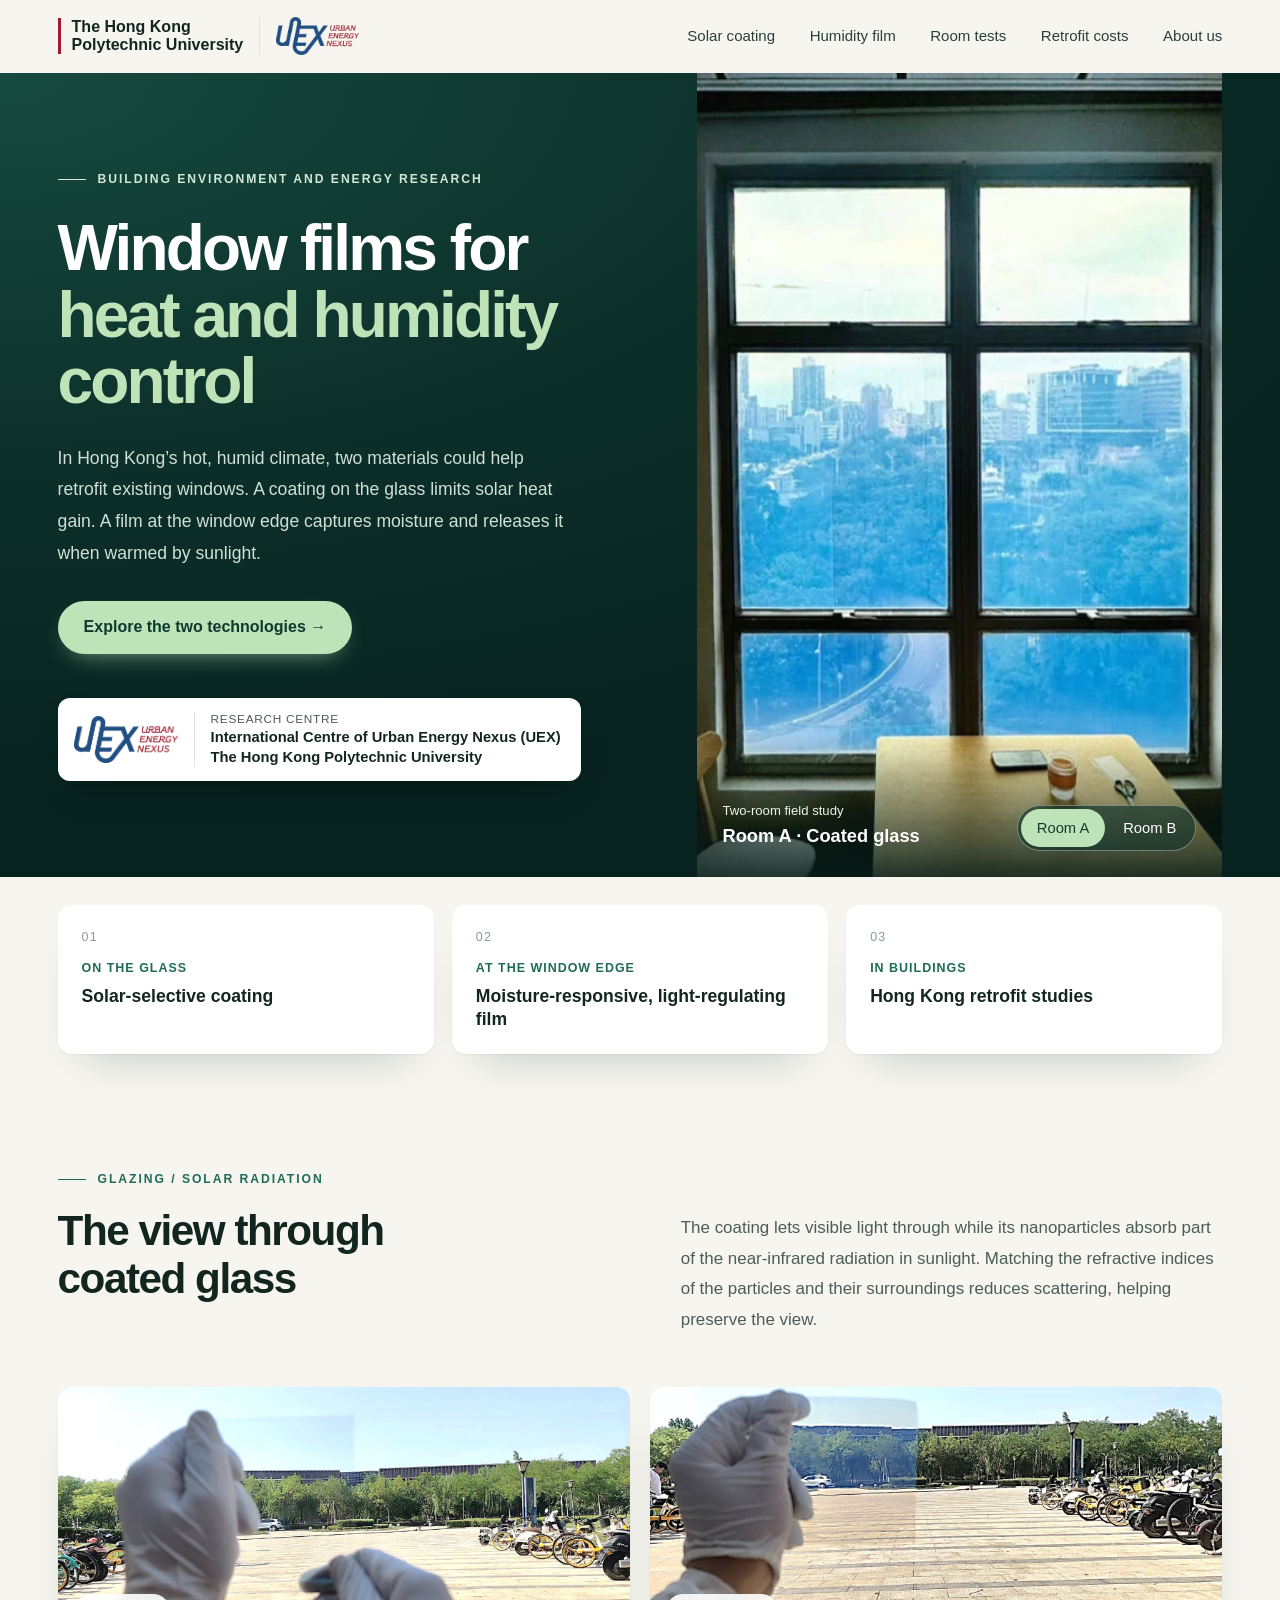
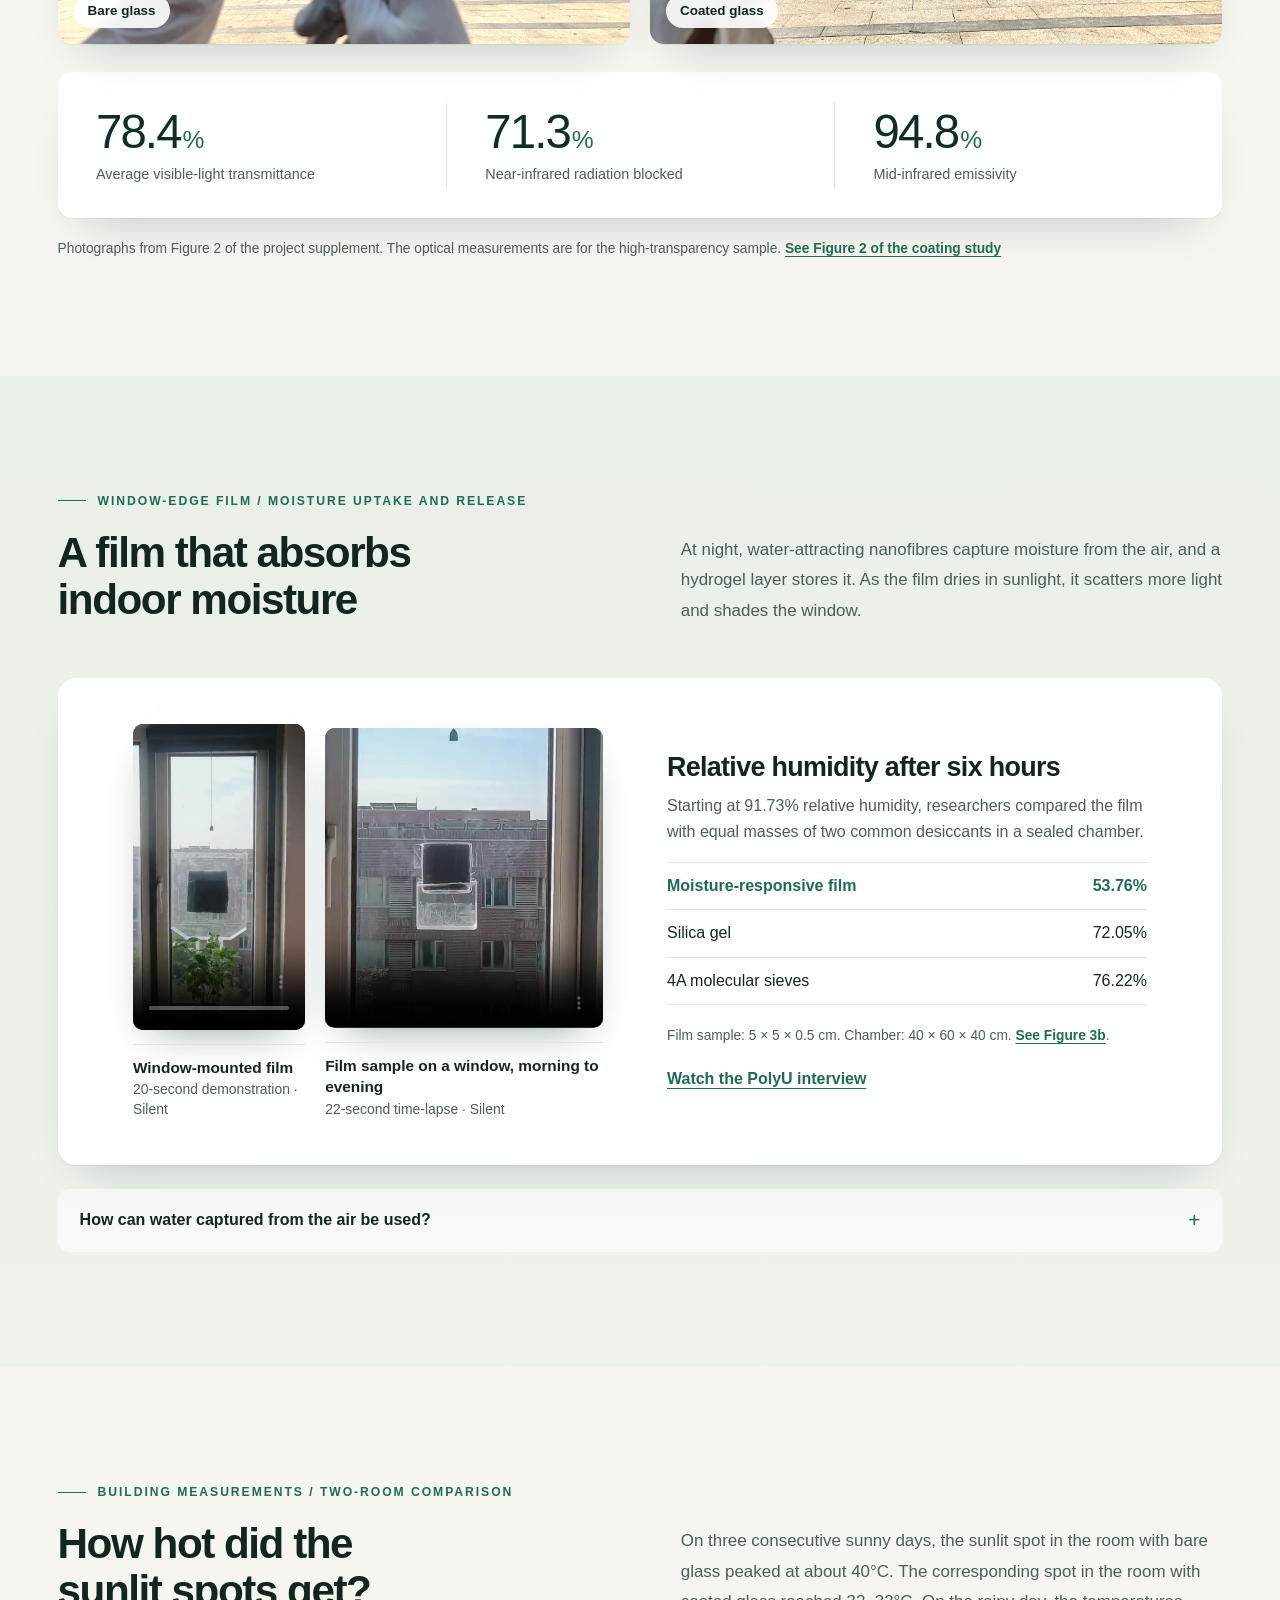
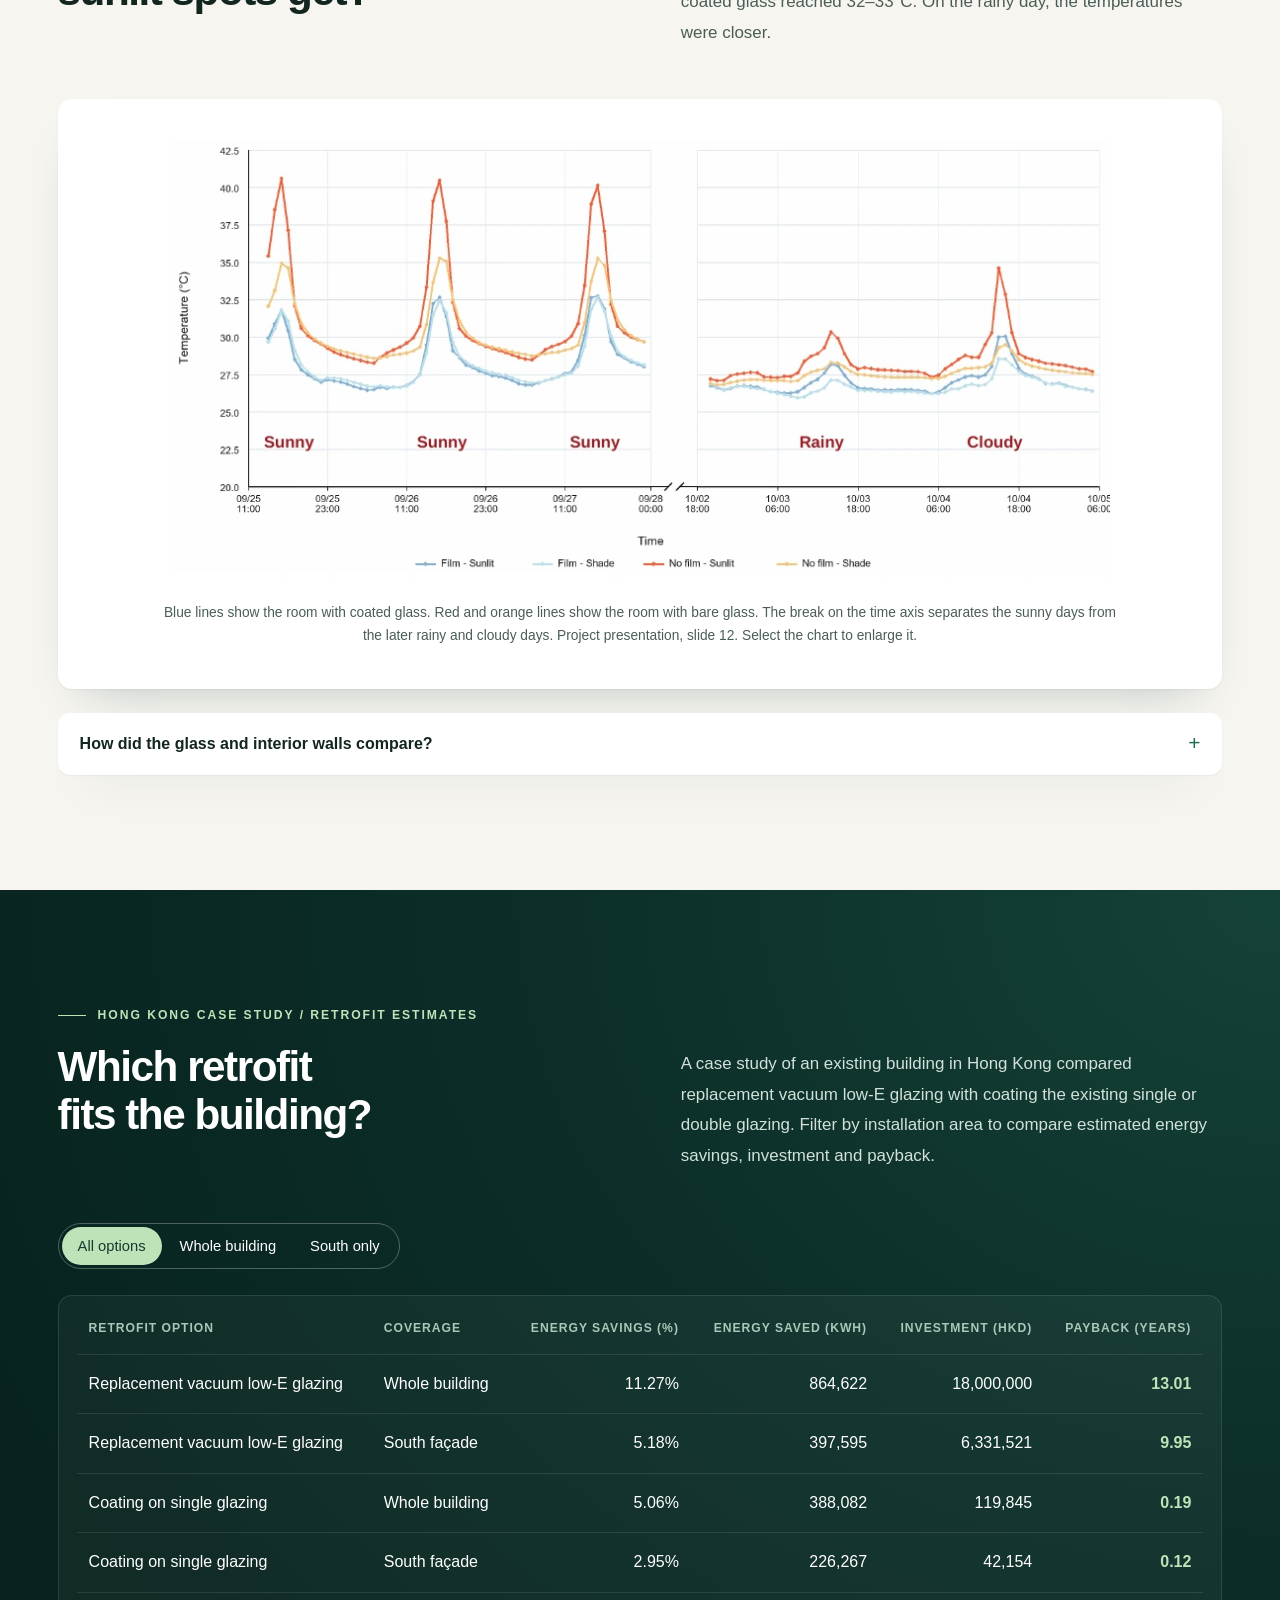
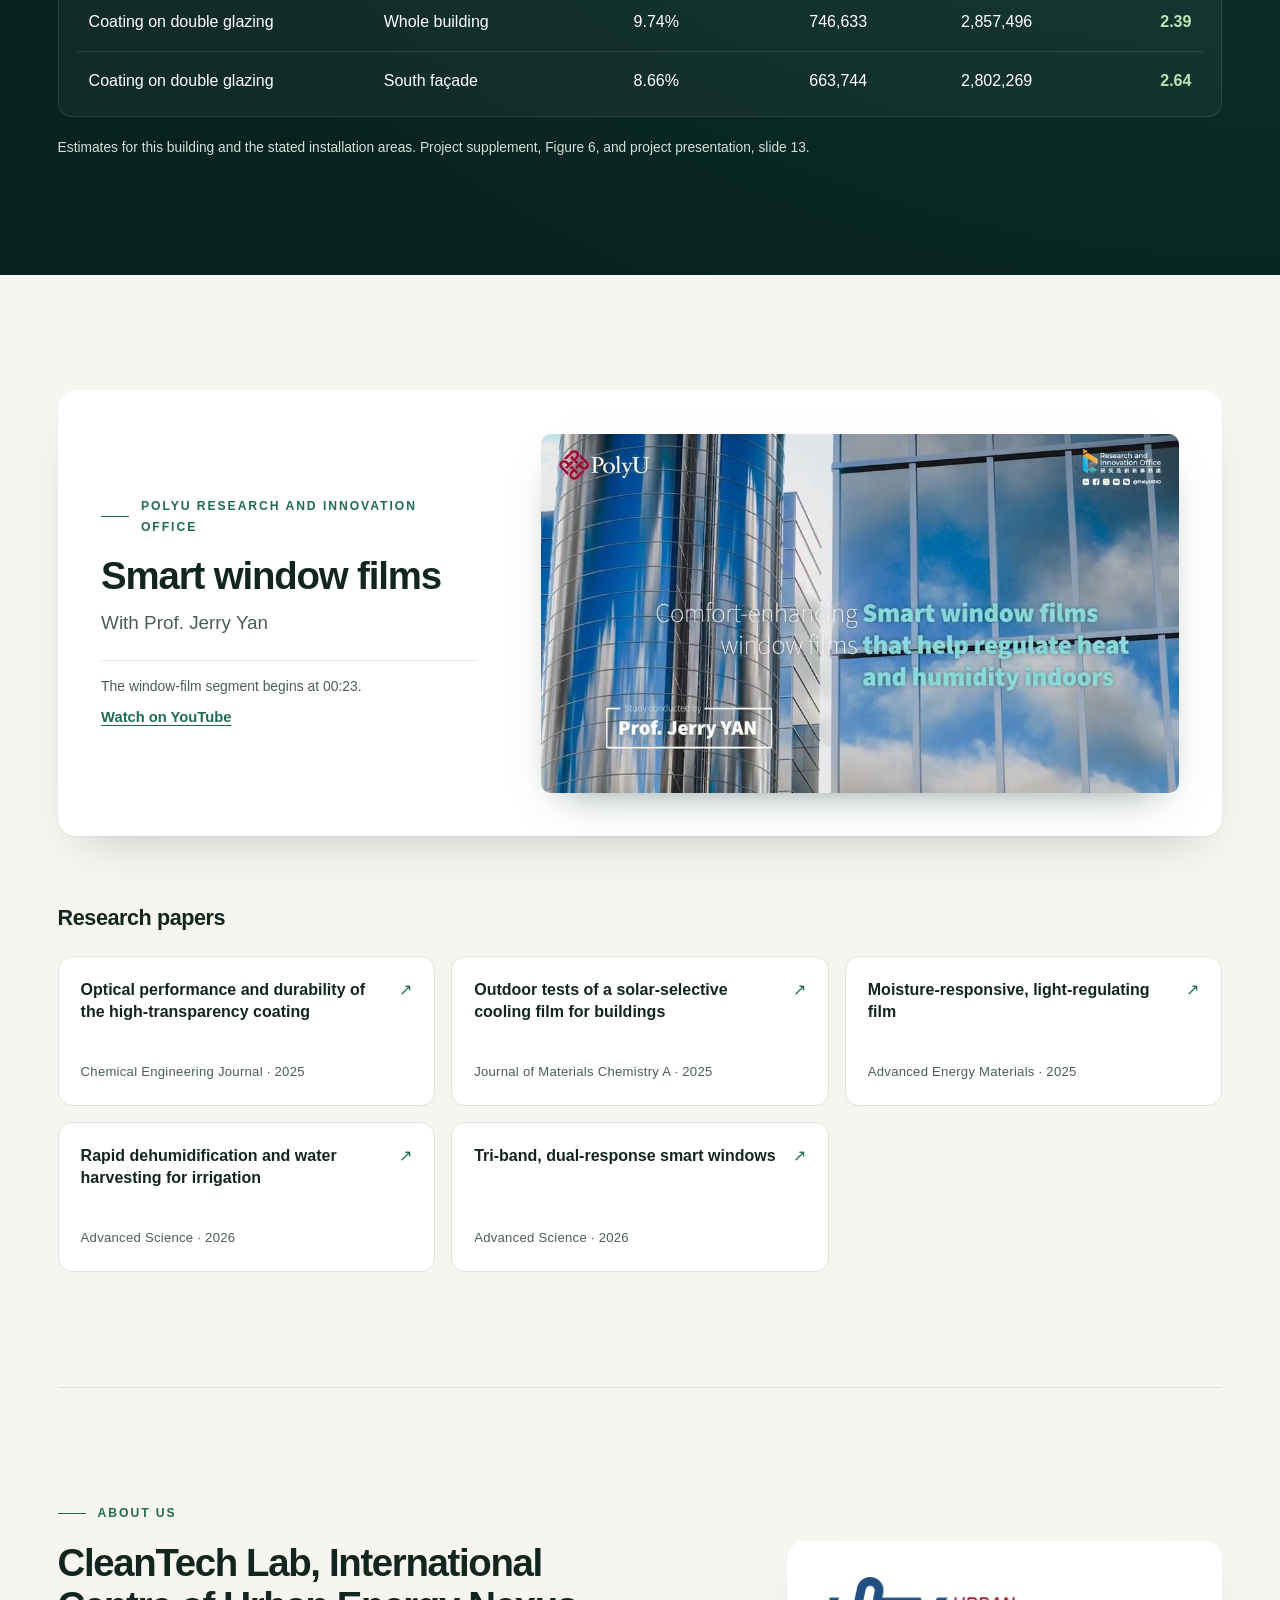
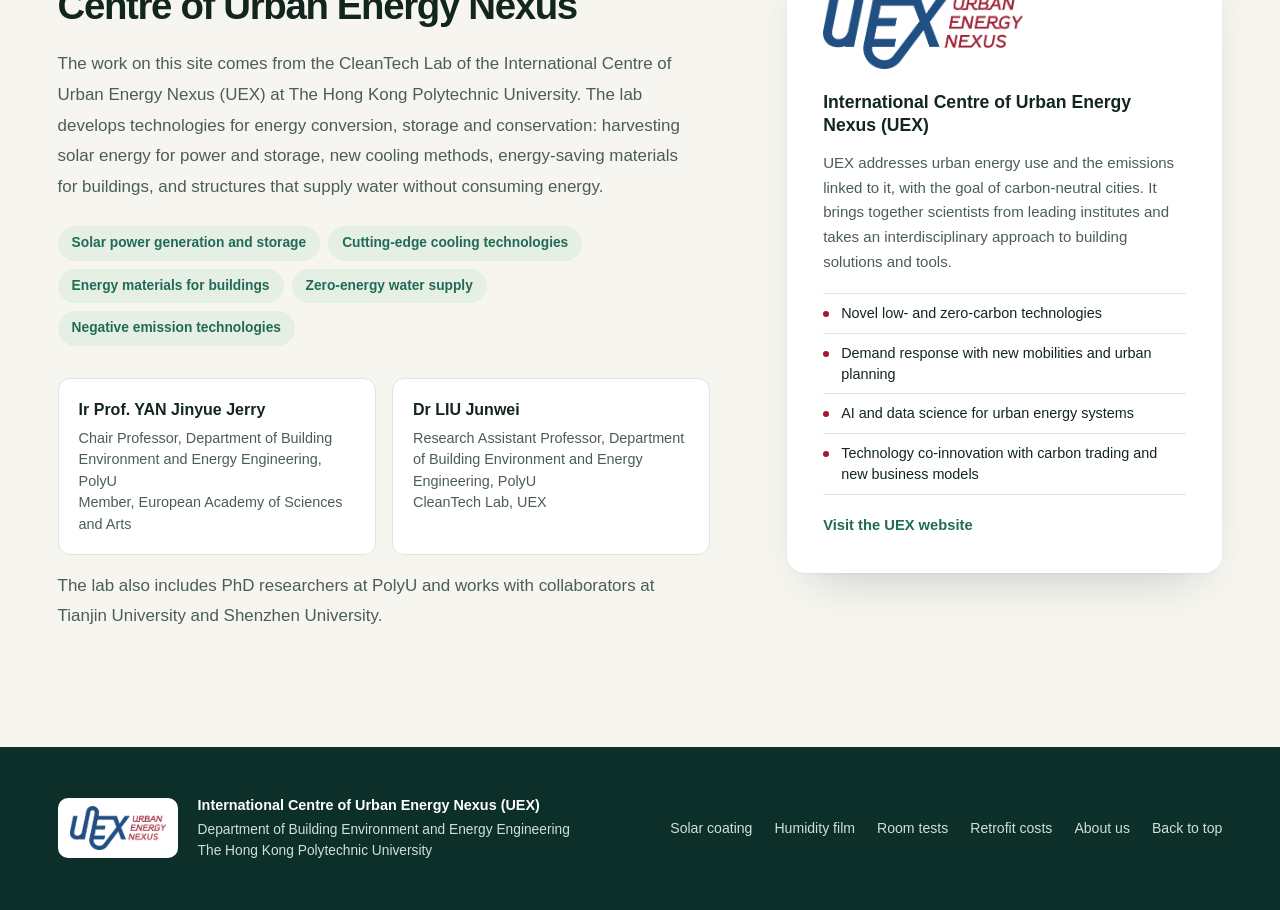
==== commit bf059b2c: "Rewrite About us with the UEX and CleanTech Lab profile Co-Authored-By: Claude Opus 5.5 <noreply@ant" ====
--- a/index.html
+++ b/index.html
@@ -4,7 +4,7 @@
 <meta charset="utf-8"><meta name="viewport" content="width=device-width, initial-scale=1"><meta name="theme-color" content="#103832">
 <title>Window films for heat and humidity control · PolyU</title>
 <meta name="description" content="Explore solar-selective window coatings and moisture-responsive films for building retrofits in Hong Kong through sample photographs, field measurements and cost comparisons.">
-<link rel="stylesheet" href="assets/research.css?v=refined-1"><script defer src="assets/research.js"></script>
+<link rel="stylesheet" href="assets/research.css?v=about-2"><script defer src="assets/research.js"></script>
 </head>
 <body>
 <a class="skip" href="#main">Skip to content</a>
@@ -81,17 +81,31 @@
   <p class="over">About us</p>
   <div class="about-grid">
     <div>
-      <h2>Who we are</h2>
-      <p>We are a research team in the Department of Building Environment and Energy Engineering at The Hong Kong Polytechnic University, working within the International Centre of Urban Energy Nexus (UEX). We develop window coatings and films that reduce solar heat gain and indoor humidity in existing buildings, and test them from the laboratory to occupied rooms.</p>
+      <h2>CleanTech Lab, International Centre of Urban Energy Nexus</h2>
+      <p>The work on this site comes from the CleanTech Lab of the International Centre of Urban Energy Nexus (UEX) at The Hong Kong Polytechnic University. The lab develops technologies for energy conversion, storage and conservation: harvesting solar energy for power and storage, new cooling methods, energy-saving materials for buildings, and structures that supply water without consuming energy.</p>
+      <ul class="topics" aria-label="CleanTech Lab research topics">
+        <li>Solar power generation and storage</li>
+        <li>Cutting-edge cooling technologies</li>
+        <li>Energy materials for buildings</li>
+        <li>Zero-energy water supply</li>
+        <li>Negative emission technologies</li>
+      </ul>
       <dl class="team">
-        <div><dt>Ir Prof. YAN Jinyue Jerry</dt><dd>Department of Building Environment and Energy Engineering, PolyU</dd></div>
-        <div><dt>Dr LIU Junwei</dt><dd>Department of Building Environment and Energy Engineering, PolyU</dd></div>
+        <div><dt>Ir Prof. YAN Jinyue Jerry</dt><dd>Chair Professor, Department of Building Environment and Energy Engineering, PolyU<br>Member, European Academy of Sciences and Arts</dd></div>
+        <div><dt>Dr LIU Junwei</dt><dd>Research Assistant Professor, Department of Building Environment and Energy Engineering, PolyU<br>CleanTech Lab, UEX</dd></div>
       </dl>
+      <p class="team-note">The lab also includes PhD researchers at PolyU and works with collaborators at Tianjin University and Shenzhen University.</p>
     </div>
     <a class="about-uex" href="https://www.polyu.edu.hk/iuex/">
       <img src="assets/img/uex-logo.png" width="437" height="200" alt="UEX logo" loading="lazy">
       <b>International Centre of Urban Energy Nexus (UEX)</b>
-      <span>UEX works on the links between urban energy use and emissions, with the aim of supporting carbon neutrality in cities.</span>
+      <span>UEX addresses urban energy use and the emissions linked to it, with the goal of carbon-neutral cities. It brings together scientists from leading institutes and takes an interdisciplinary approach to building solutions and tools.</span>
+      <ul class="uex-topics" aria-label="UEX research topics">
+        <li>Novel low- and zero-carbon technologies</li>
+        <li>Demand response with new mobilities and urban planning</li>
+        <li>AI and data science for urban energy systems</li>
+        <li>Technology co-innovation with carbon trading and new business models</li>
+      </ul>
       <em>Visit the UEX website</em>
     </a>
   </div>
--- a/assets/research.css
+++ b/assets/research.css
@@ -375,3 +375,14 @@
 .overview { margin-top: 28px }
 header { background: rgba(246,245,240,.94) }
 @media (max-width:800px) { header { background: var(--paper) } .foot-links { justify-content: flex-start } }
+
+/* About us: lab profile */
+.about h2 { font-size: clamp(1.9rem, 3vw, 2.9rem); max-width: 18em }
+.topics { display: flex; flex-wrap: wrap; gap: 8px; list-style: none; padding: 0; margin: 24px 0 0 }
+.topics li { padding: 6px 14px; border-radius: 999px; background: #e6efe4; color: var(--green); font-size: .86rem; font-weight: 600 }
+.team-note { margin-top: 16px; color: var(--body); font-size: .9rem }
+.uex-topics { list-style: none; padding: 0; margin: 4px 0 4px; border-top: 1px solid var(--line) }
+.uex-topics li { padding: 9px 0 9px 18px; border-bottom: 1px solid var(--line); font-size: .9rem; position: relative; line-height: 1.45 }
+.uex-topics li::before { content: ''; position: absolute; left: 0; top: 17px; width: 6px; height: 6px; border-radius: 50%; background: #a71930 }
+.about-uex { position: sticky; top: 96px }
+@media (max-width:900px) { .about-uex { position: static } }
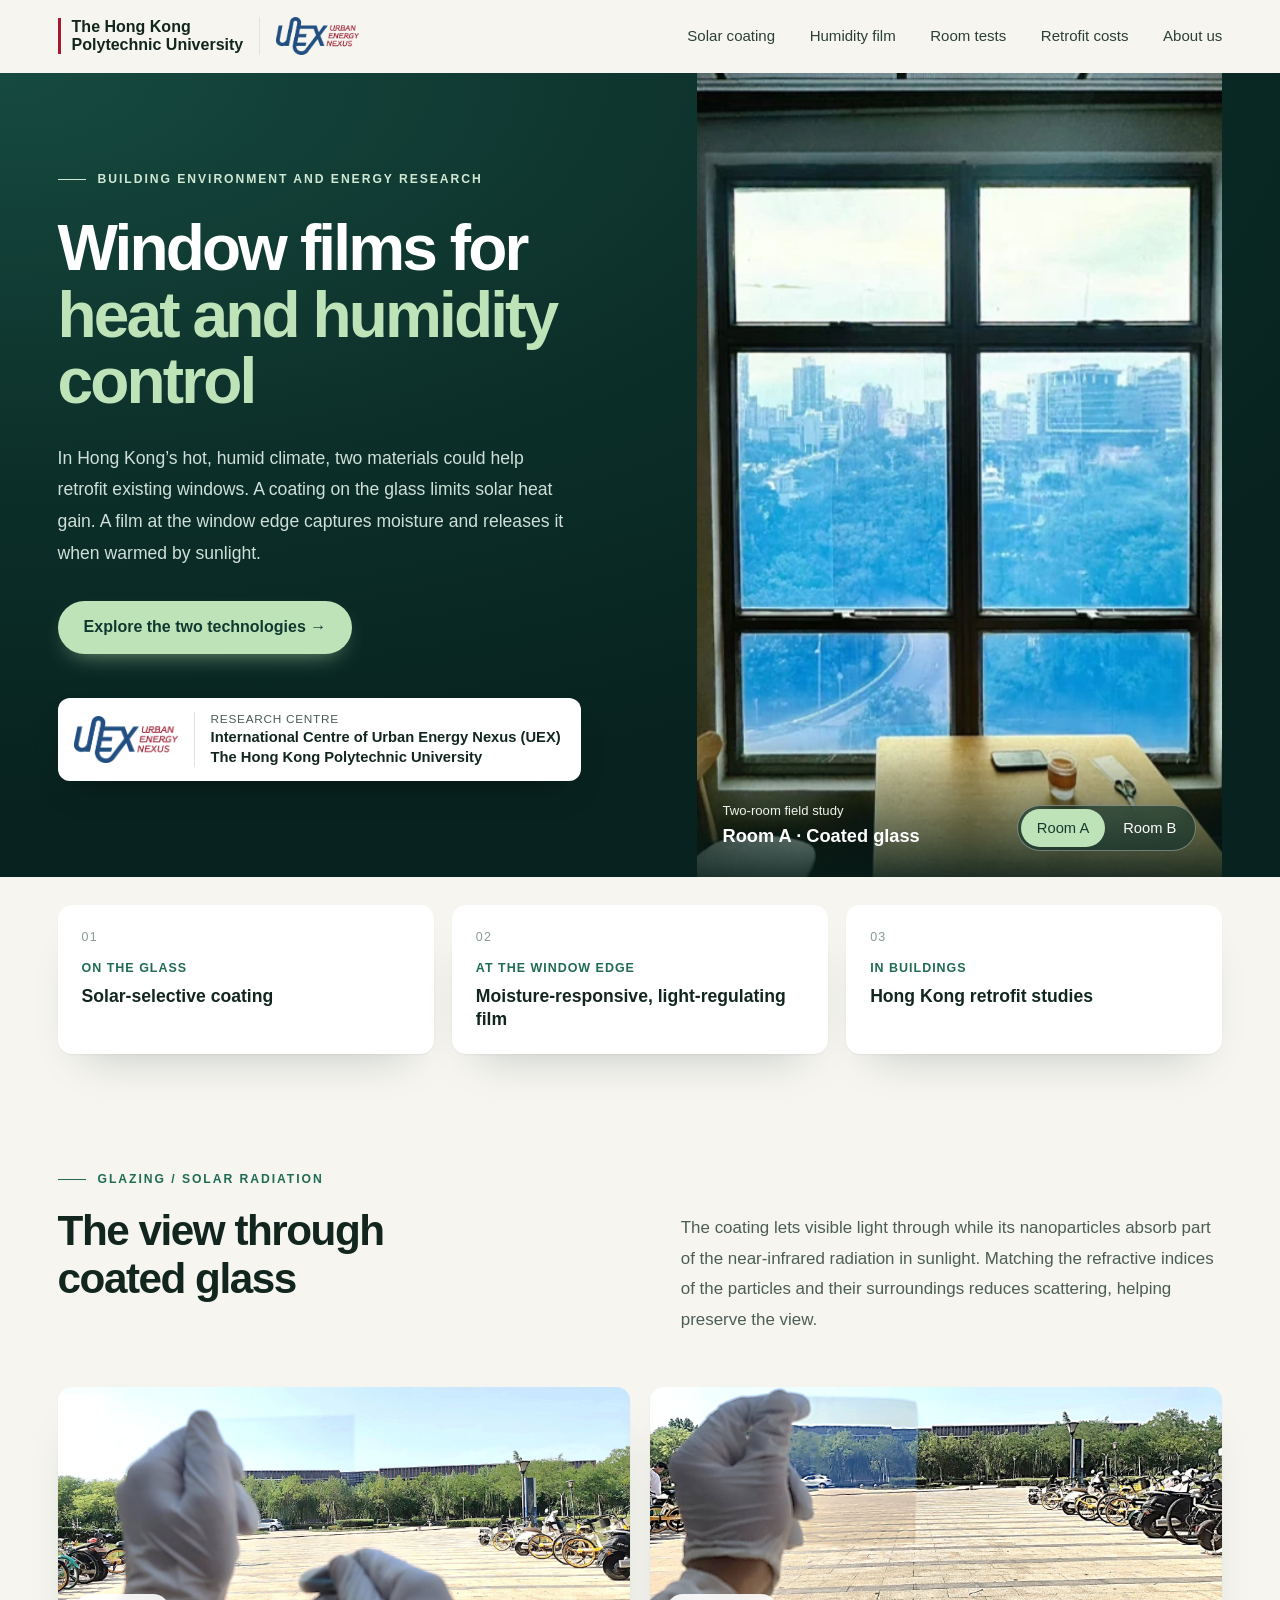
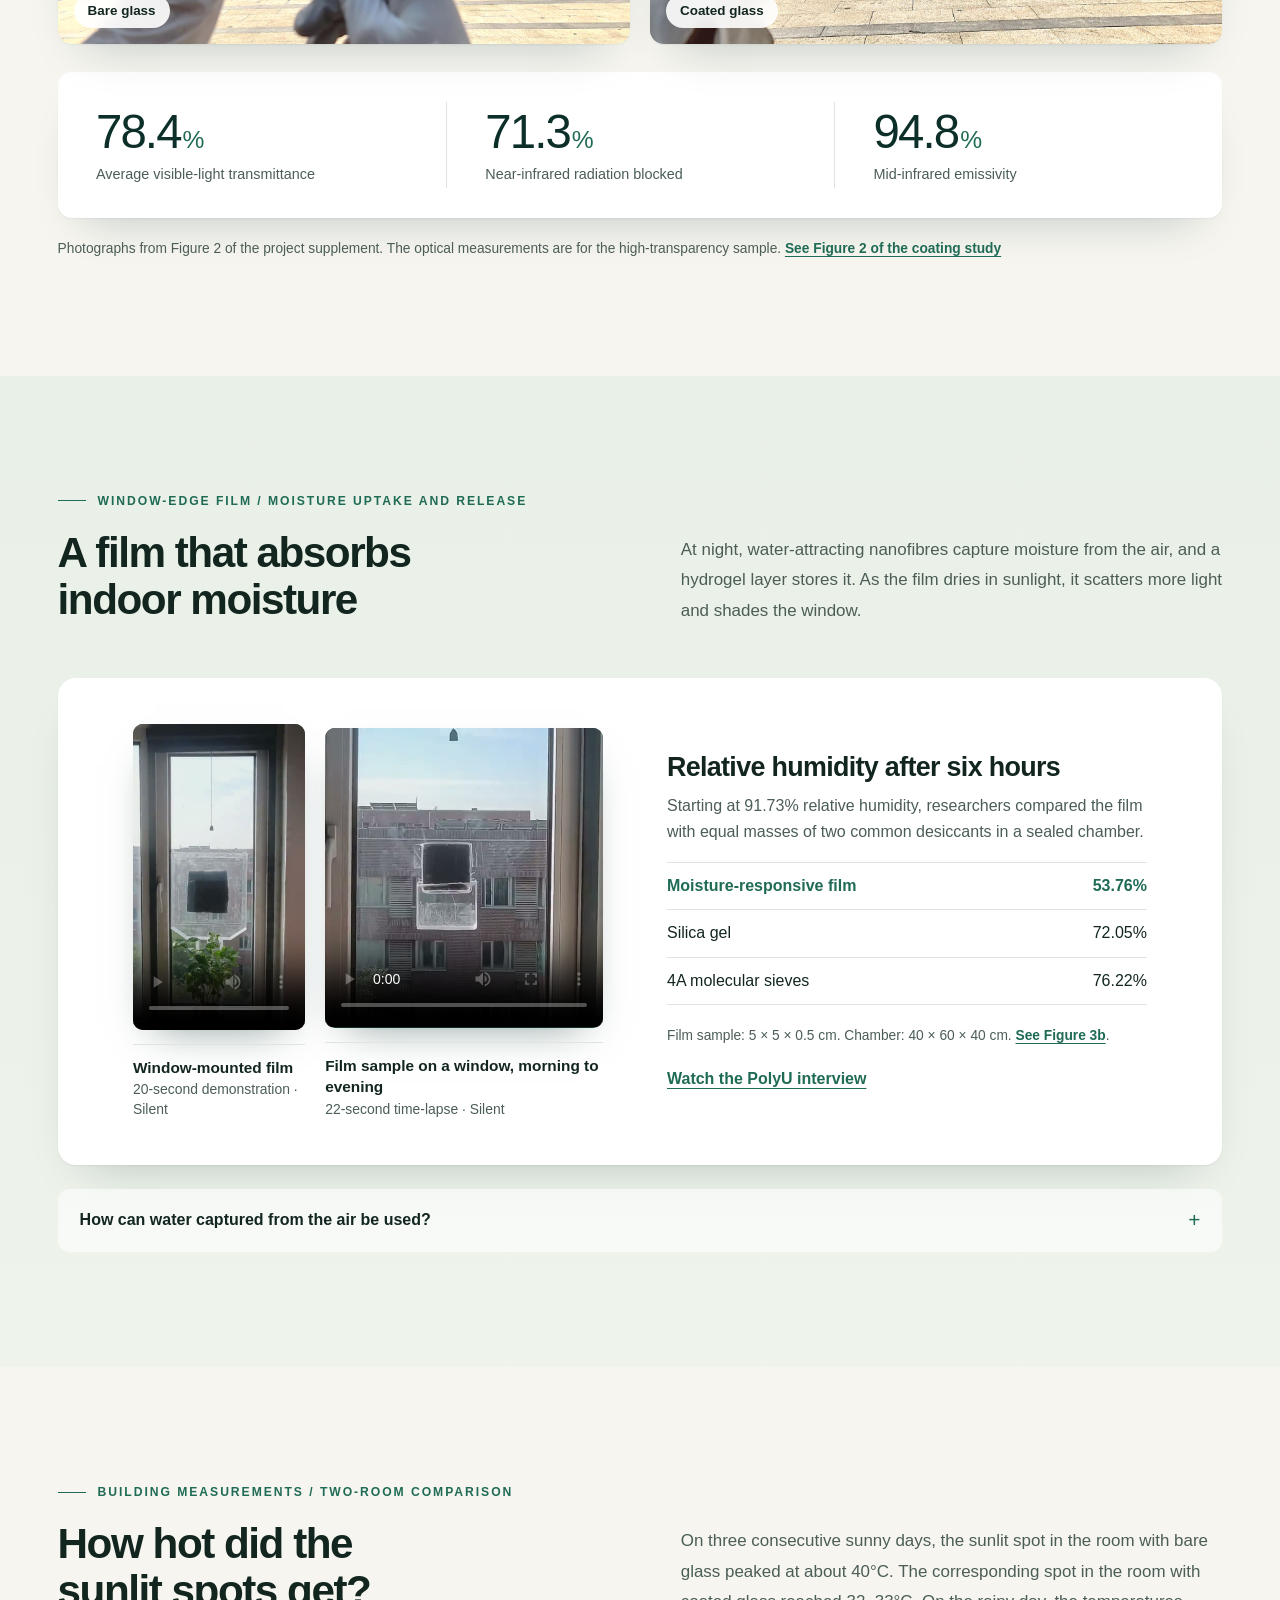
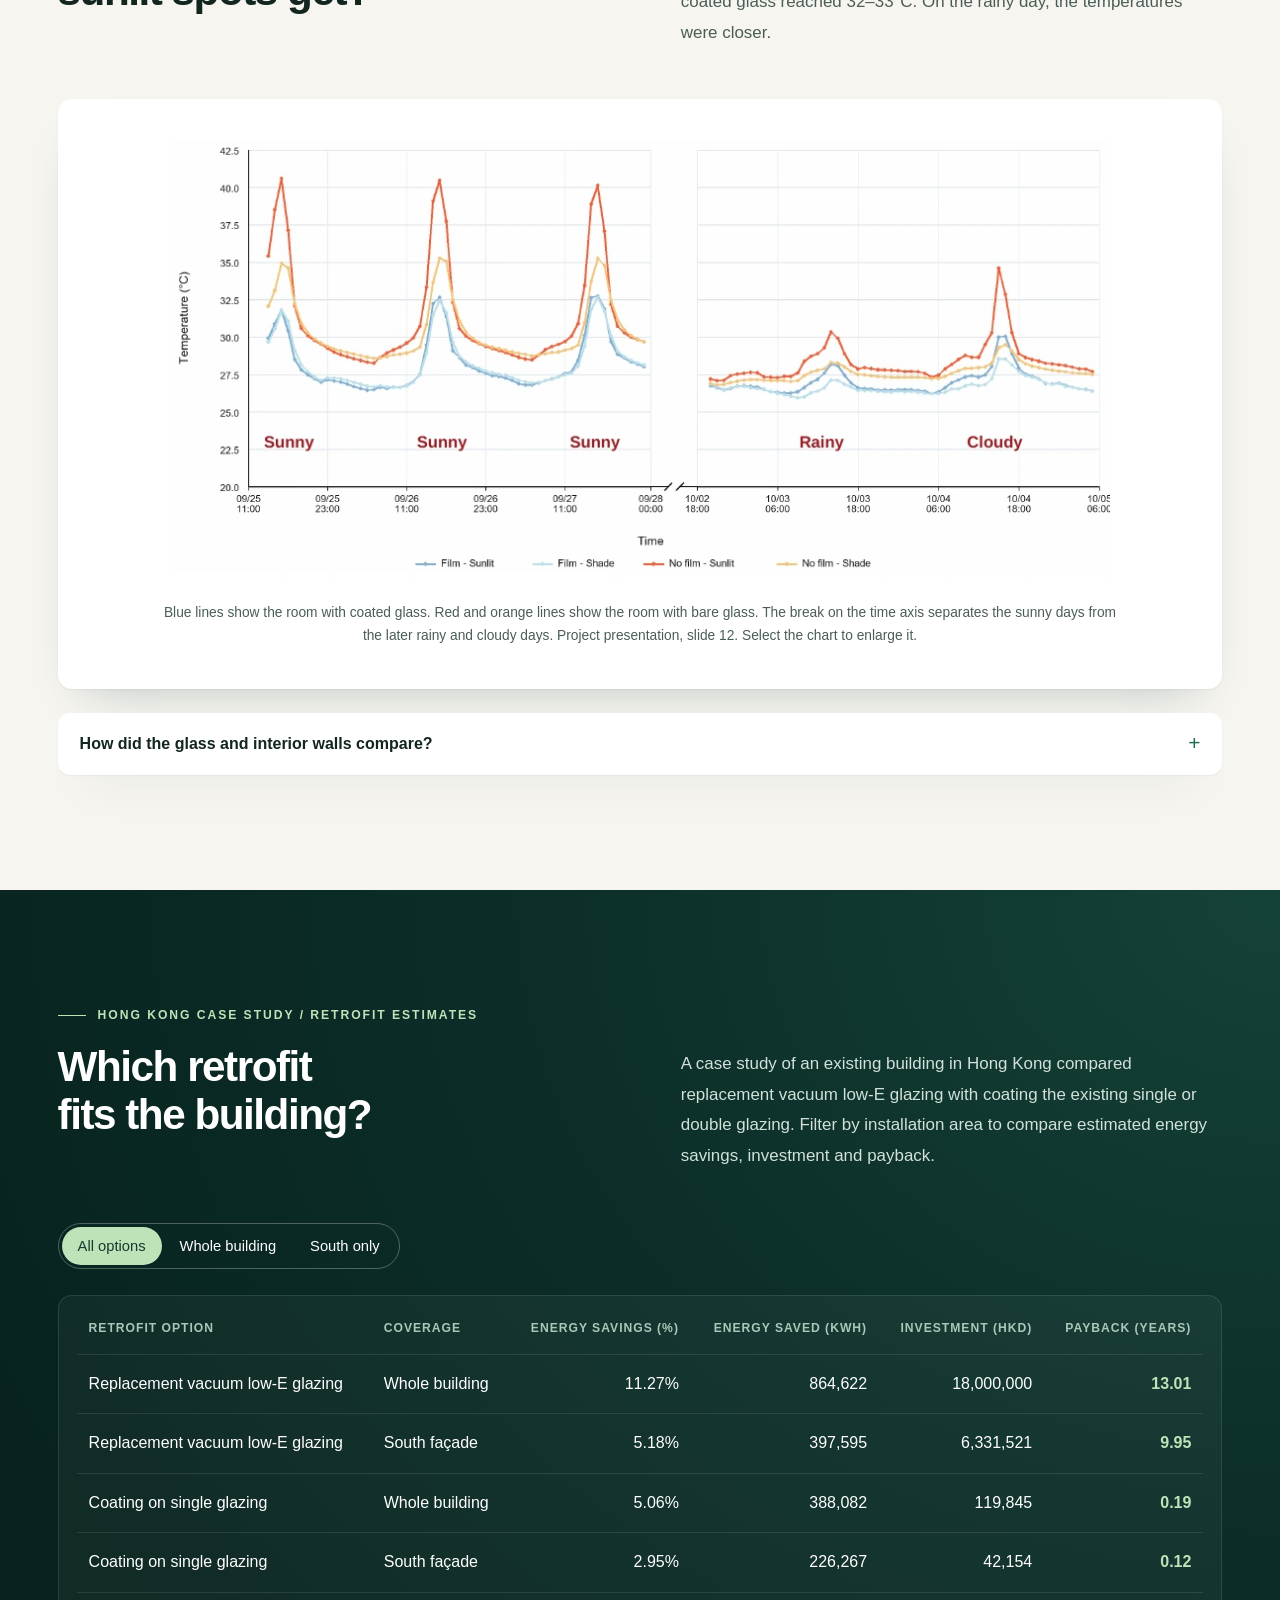
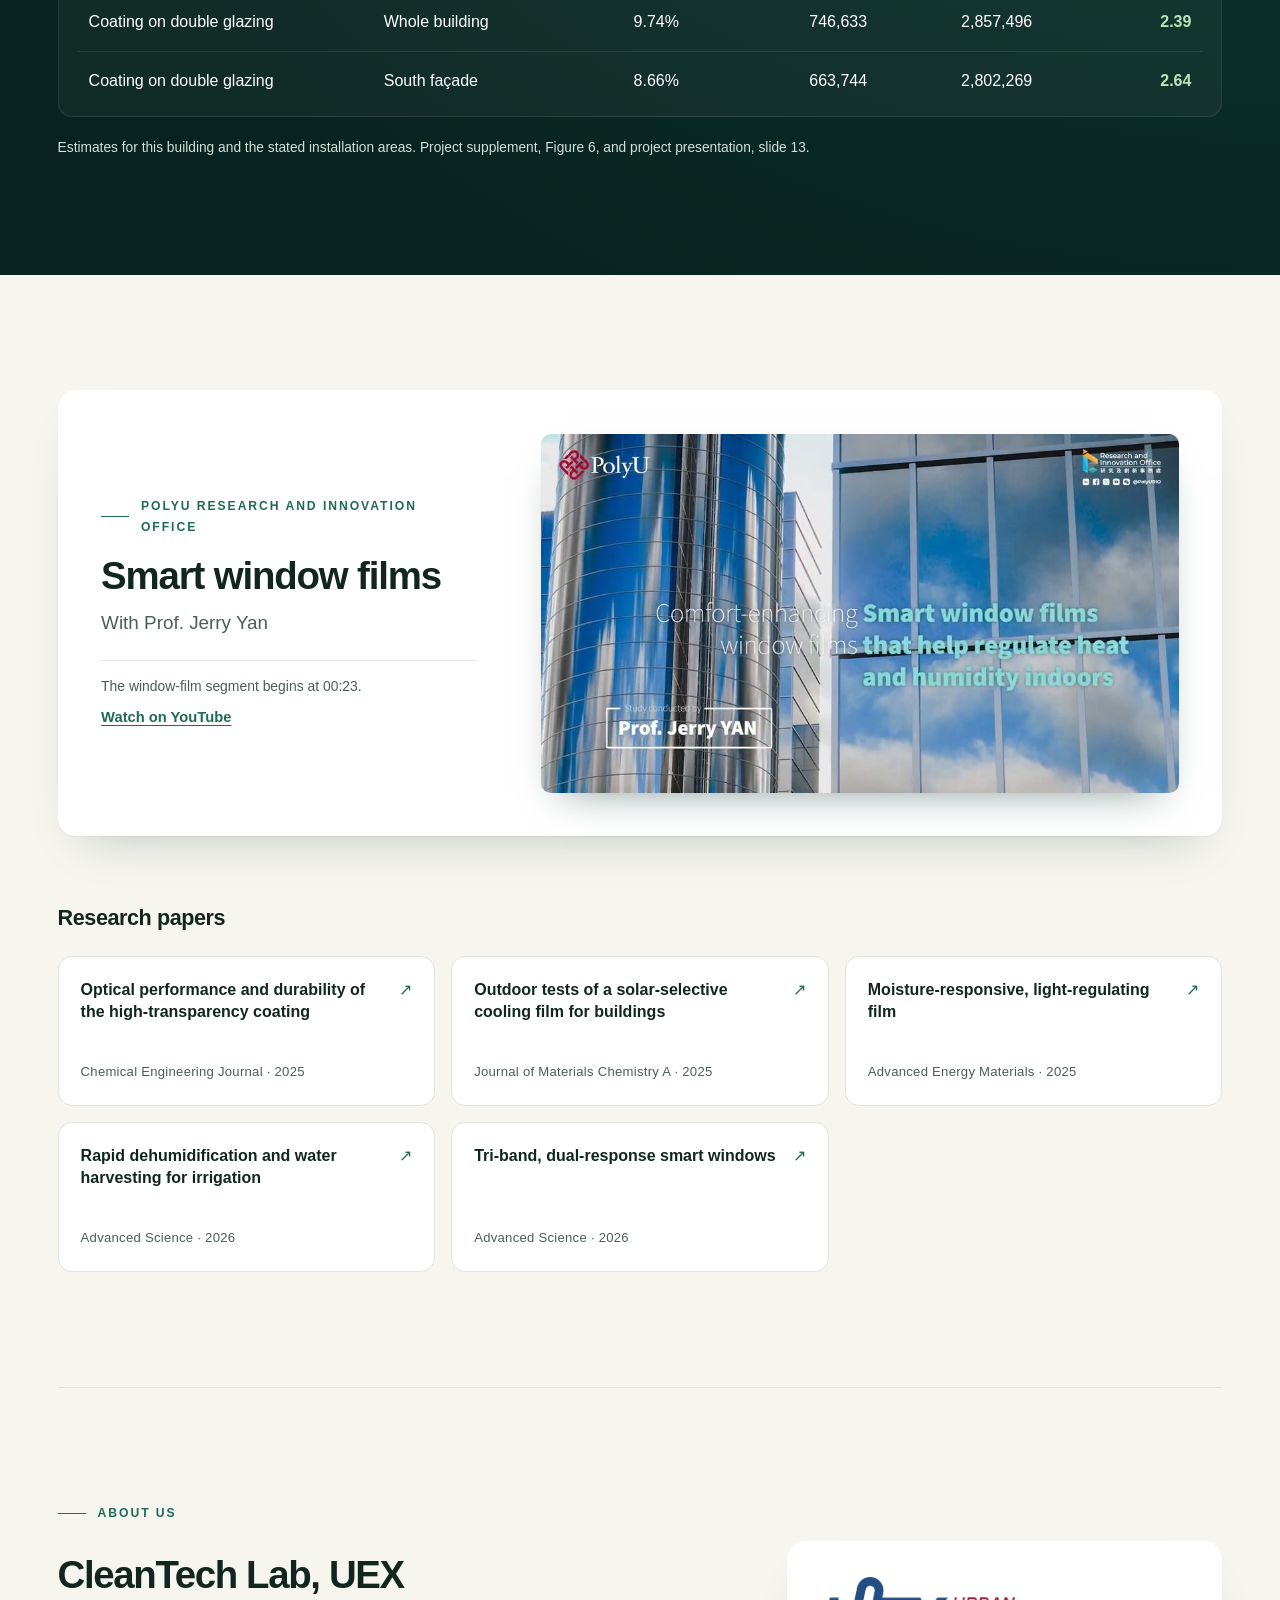
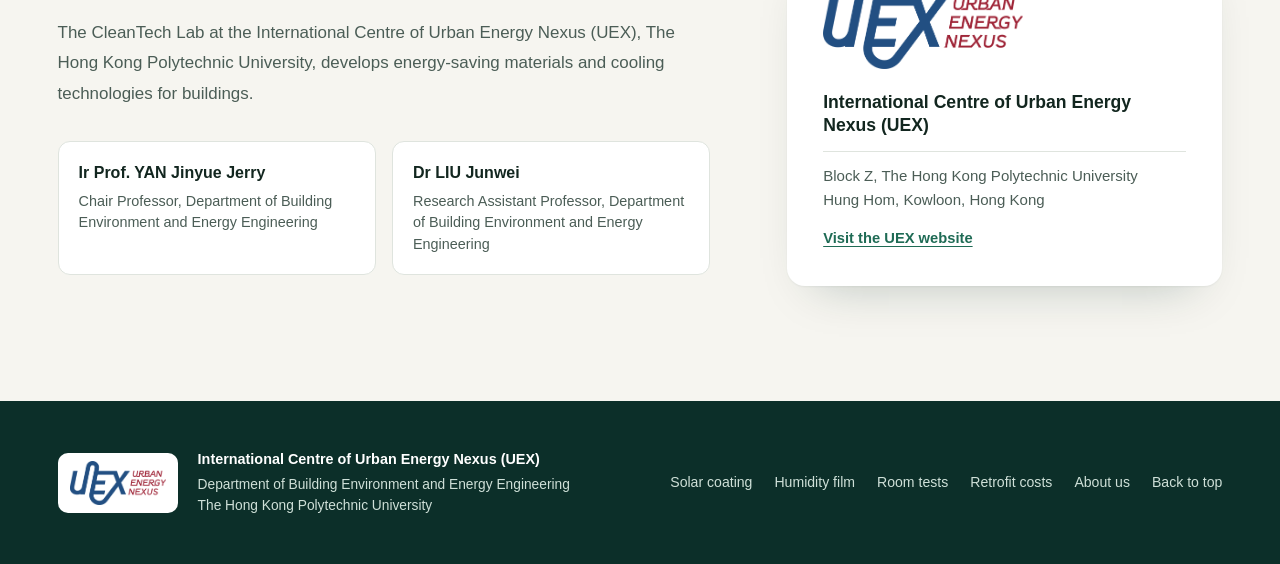
==== commit 60b5ef74: "Shorten About us and add the Block Z address Co-Authored-By: Claude Opus 5.5 <noreply@anthropic.com>" ====
--- a/index.html
+++ b/index.html
@@ -4,7 +4,7 @@
 <meta charset="utf-8"><meta name="viewport" content="width=device-width, initial-scale=1"><meta name="theme-color" content="#103832">
 <title>Window films for heat and humidity control · PolyU</title>
 <meta name="description" content="Explore solar-selective window coatings and moisture-responsive films for building retrofits in Hong Kong through sample photographs, field measurements and cost comparisons.">
-<link rel="stylesheet" href="assets/research.css?v=about-2"><script defer src="assets/research.js"></script>
+<link rel="stylesheet" href="assets/research.css?v=about-3"><script defer src="assets/research.js"></script>
 </head>
 <body>
 <a class="skip" href="#main">Skip to content</a>
@@ -81,33 +81,19 @@
   <p class="over">About us</p>
   <div class="about-grid">
     <div>
-      <h2>CleanTech Lab, International Centre of Urban Energy Nexus</h2>
-      <p>The work on this site comes from the CleanTech Lab of the International Centre of Urban Energy Nexus (UEX) at The Hong Kong Polytechnic University. The lab develops technologies for energy conversion, storage and conservation: harvesting solar energy for power and storage, new cooling methods, energy-saving materials for buildings, and structures that supply water without consuming energy.</p>
-      <ul class="topics" aria-label="CleanTech Lab research topics">
-        <li>Solar power generation and storage</li>
-        <li>Cutting-edge cooling technologies</li>
-        <li>Energy materials for buildings</li>
-        <li>Zero-energy water supply</li>
-        <li>Negative emission technologies</li>
-      </ul>
+      <h2>CleanTech Lab, UEX</h2>
+      <p>The CleanTech Lab at the International Centre of Urban Energy Nexus (UEX), The Hong Kong Polytechnic University, develops energy-saving materials and cooling technologies for buildings.</p>
       <dl class="team">
-        <div><dt>Ir Prof. YAN Jinyue Jerry</dt><dd>Chair Professor, Department of Building Environment and Energy Engineering, PolyU<br>Member, European Academy of Sciences and Arts</dd></div>
-        <div><dt>Dr LIU Junwei</dt><dd>Research Assistant Professor, Department of Building Environment and Energy Engineering, PolyU<br>CleanTech Lab, UEX</dd></div>
+        <div><dt>Ir Prof. YAN Jinyue Jerry</dt><dd>Chair Professor, Department of Building Environment and Energy Engineering</dd></div>
+        <div><dt>Dr LIU Junwei</dt><dd>Research Assistant Professor, Department of Building Environment and Energy Engineering</dd></div>
       </dl>
-      <p class="team-note">The lab also includes PhD researchers at PolyU and works with collaborators at Tianjin University and Shenzhen University.</p>
     </div>
-    <a class="about-uex" href="https://www.polyu.edu.hk/iuex/">
+    <div class="about-uex">
       <img src="assets/img/uex-logo.png" width="437" height="200" alt="UEX logo" loading="lazy">
       <b>International Centre of Urban Energy Nexus (UEX)</b>
-      <span>UEX addresses urban energy use and the emissions linked to it, with the goal of carbon-neutral cities. It brings together scientists from leading institutes and takes an interdisciplinary approach to building solutions and tools.</span>
-      <ul class="uex-topics" aria-label="UEX research topics">
-        <li>Novel low- and zero-carbon technologies</li>
-        <li>Demand response with new mobilities and urban planning</li>
-        <li>AI and data science for urban energy systems</li>
-        <li>Technology co-innovation with carbon trading and new business models</li>
-      </ul>
-      <em>Visit the UEX website</em>
-    </a>
+      <address>Block Z, The Hong Kong Polytechnic University<br>Hung Hom, Kowloon, Hong Kong</address>
+      <a href="https://www.polyu.edu.hk/iuex/">Visit the UEX website</a>
+    </div>
   </div>
 </section>
 </main><footer><div class="container foot">
--- a/assets/research.css
+++ b/assets/research.css
@@ -386,3 +386,8 @@
 .uex-topics li::before { content: ''; position: absolute; left: 0; top: 17px; width: 6px; height: 6px; border-radius: 50%; background: #a71930 }
 .about-uex { position: sticky; top: 96px }
 @media (max-width:900px) { .about-uex { position: static } }
+.about-uex { position: static }
+.about-uex:hover { transform: none }
+.about-uex address { font-style: normal; color: var(--body); font-size: .94rem; line-height: 1.6; padding-top: 12px; border-top: 1px solid var(--line) }
+.about-uex a { color: var(--green); font-weight: 600; font-size: .92rem }
+.about-grid { align-items: center }
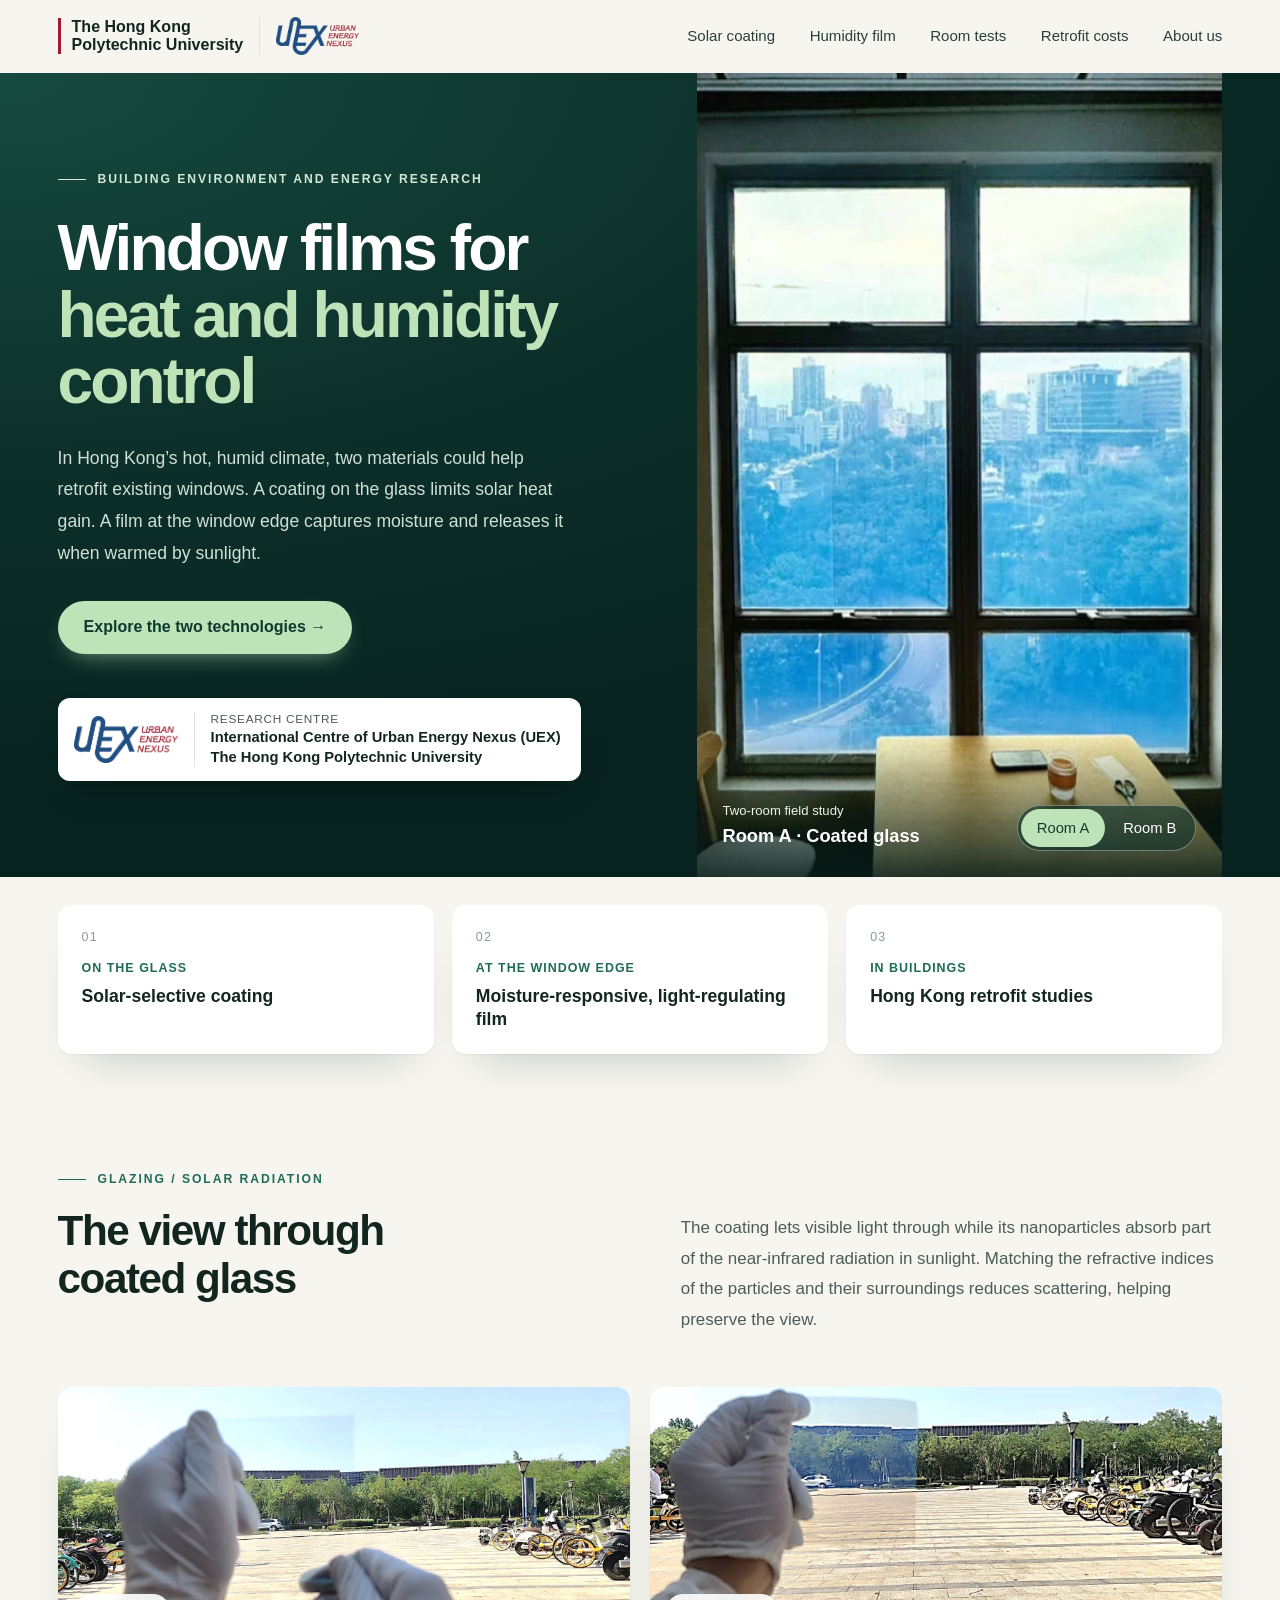
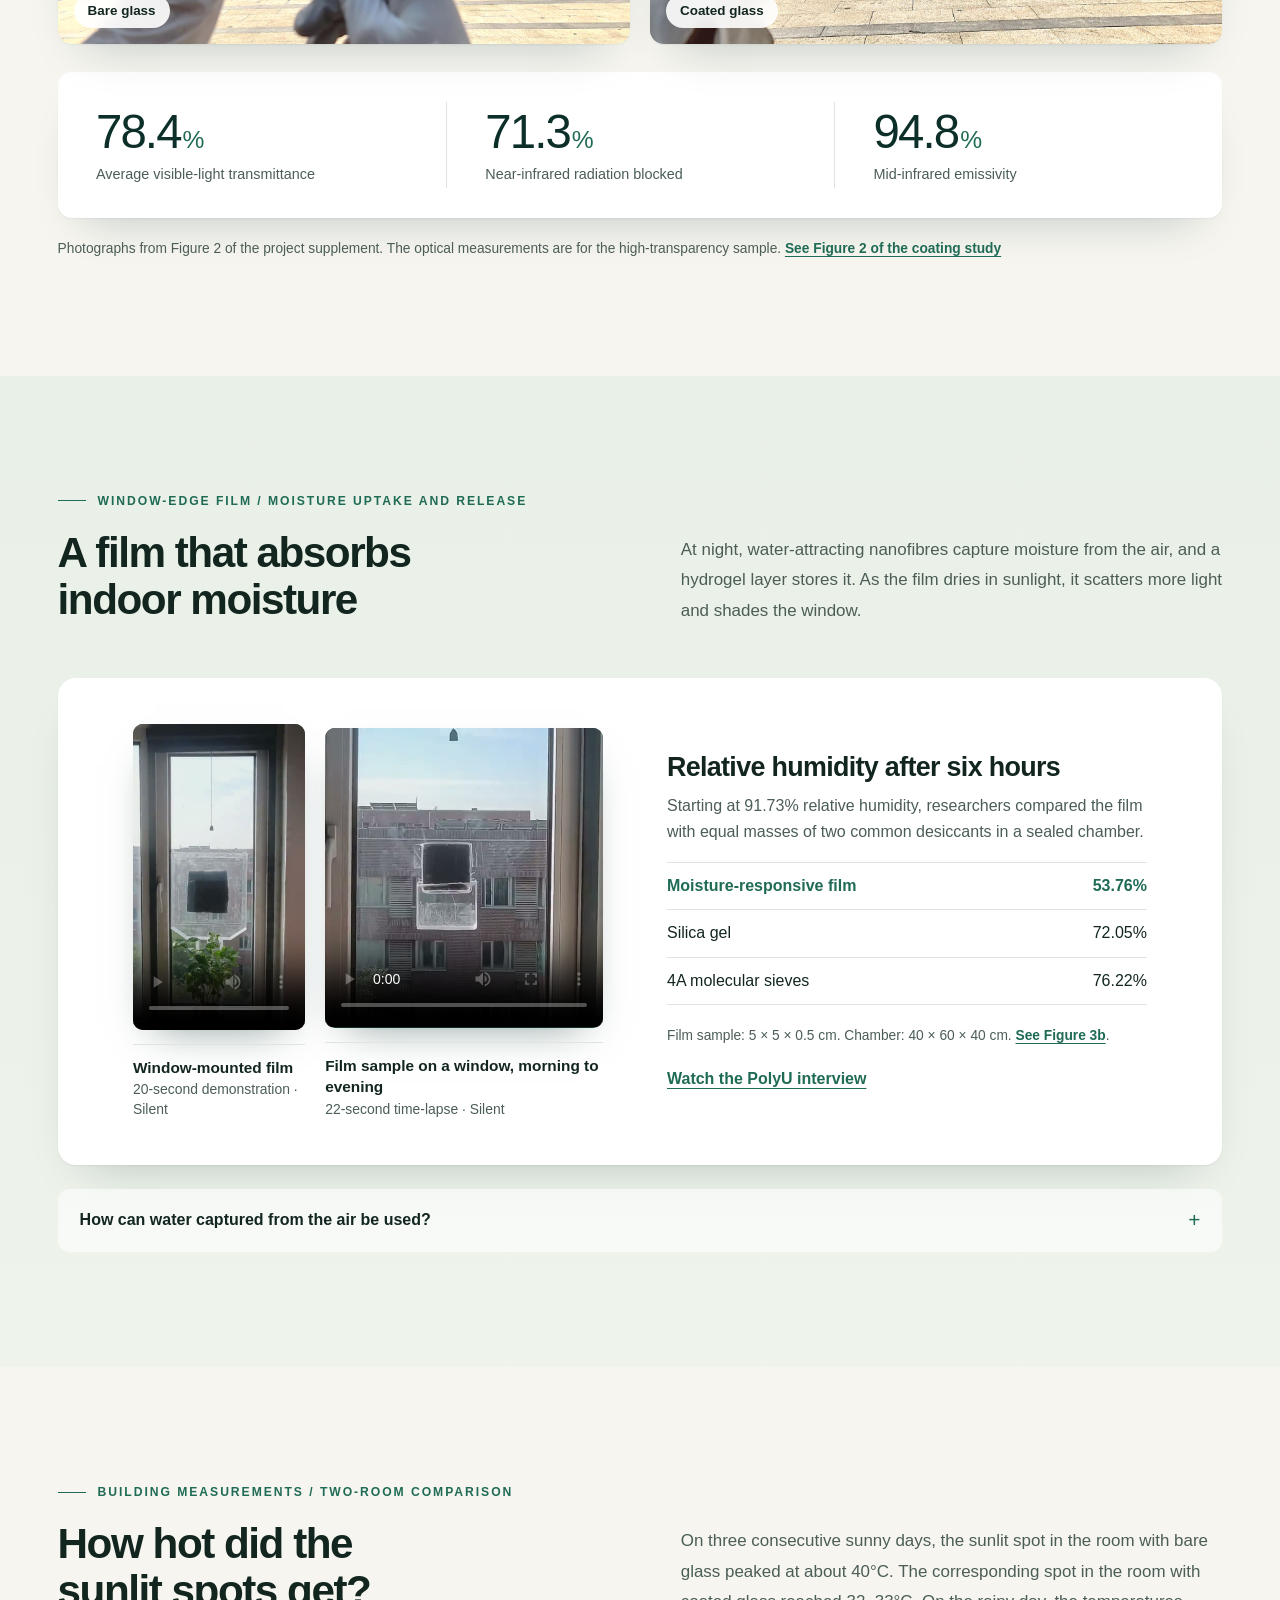
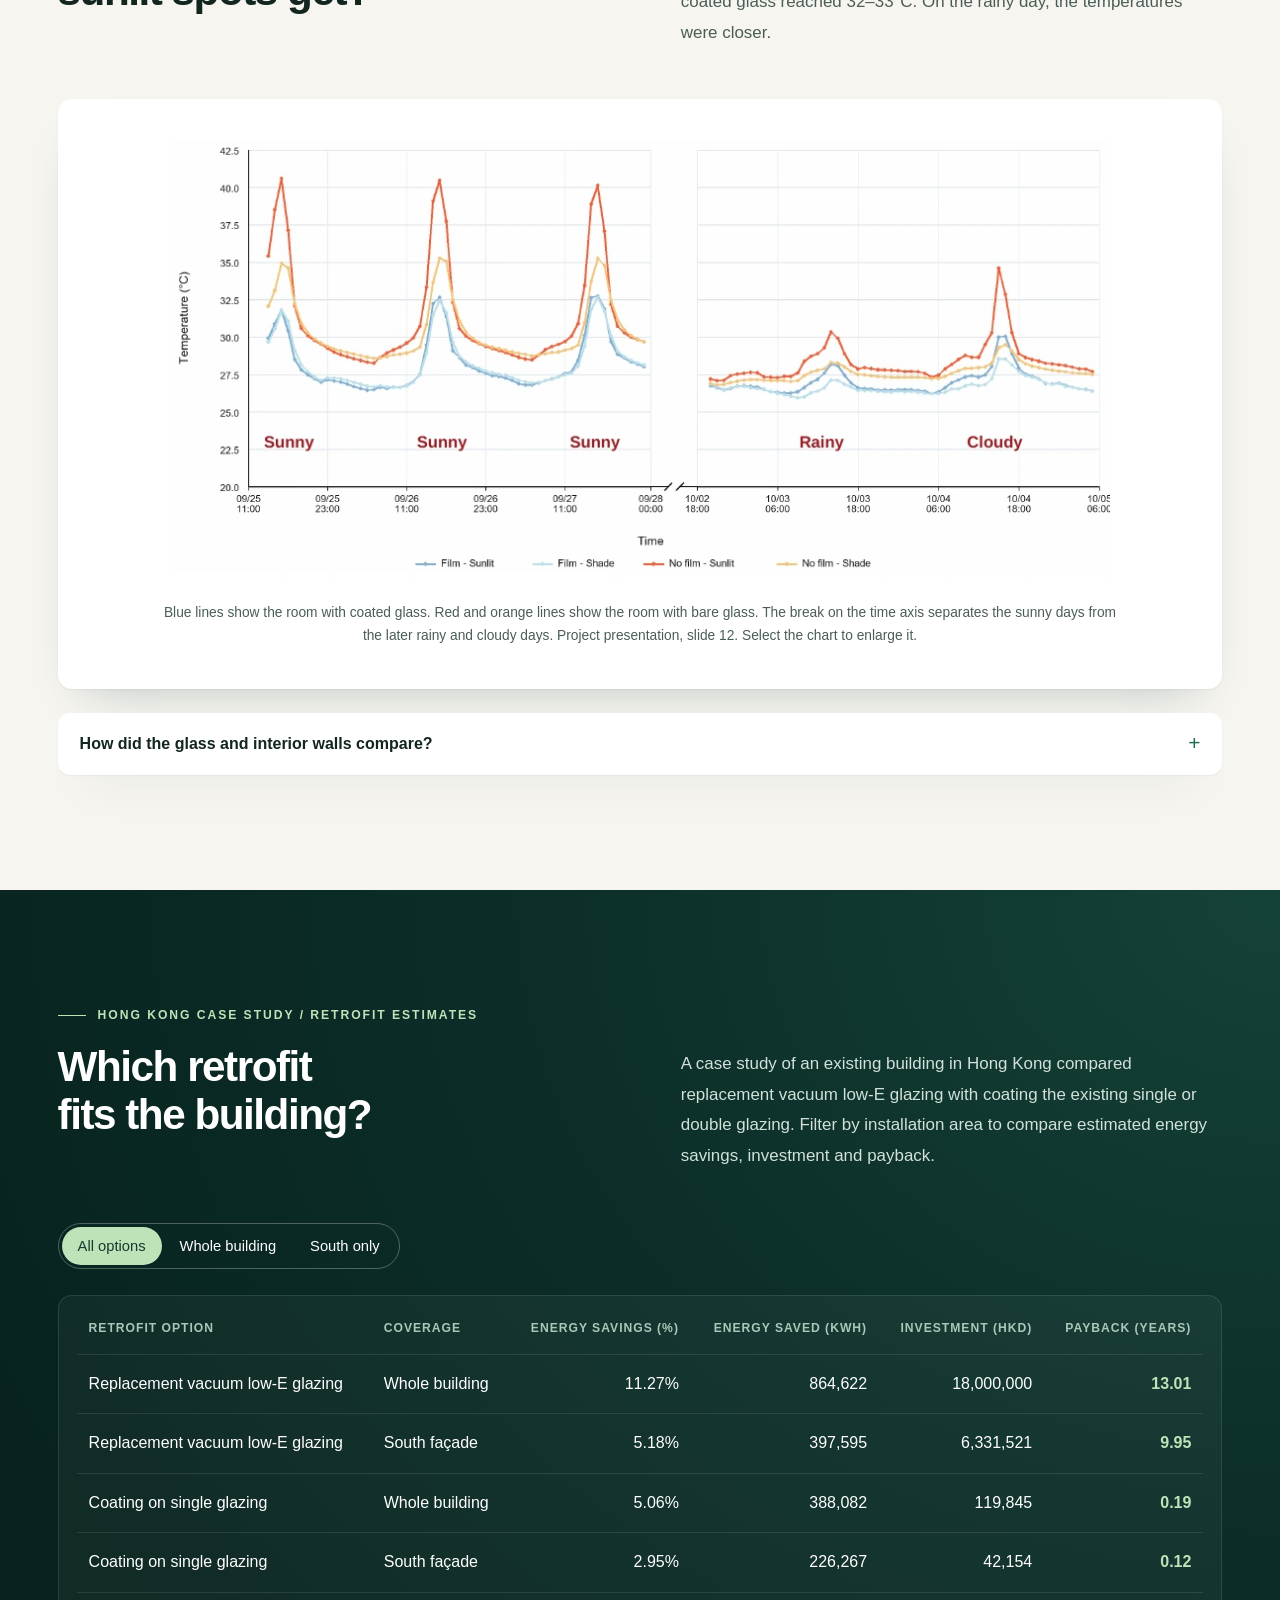
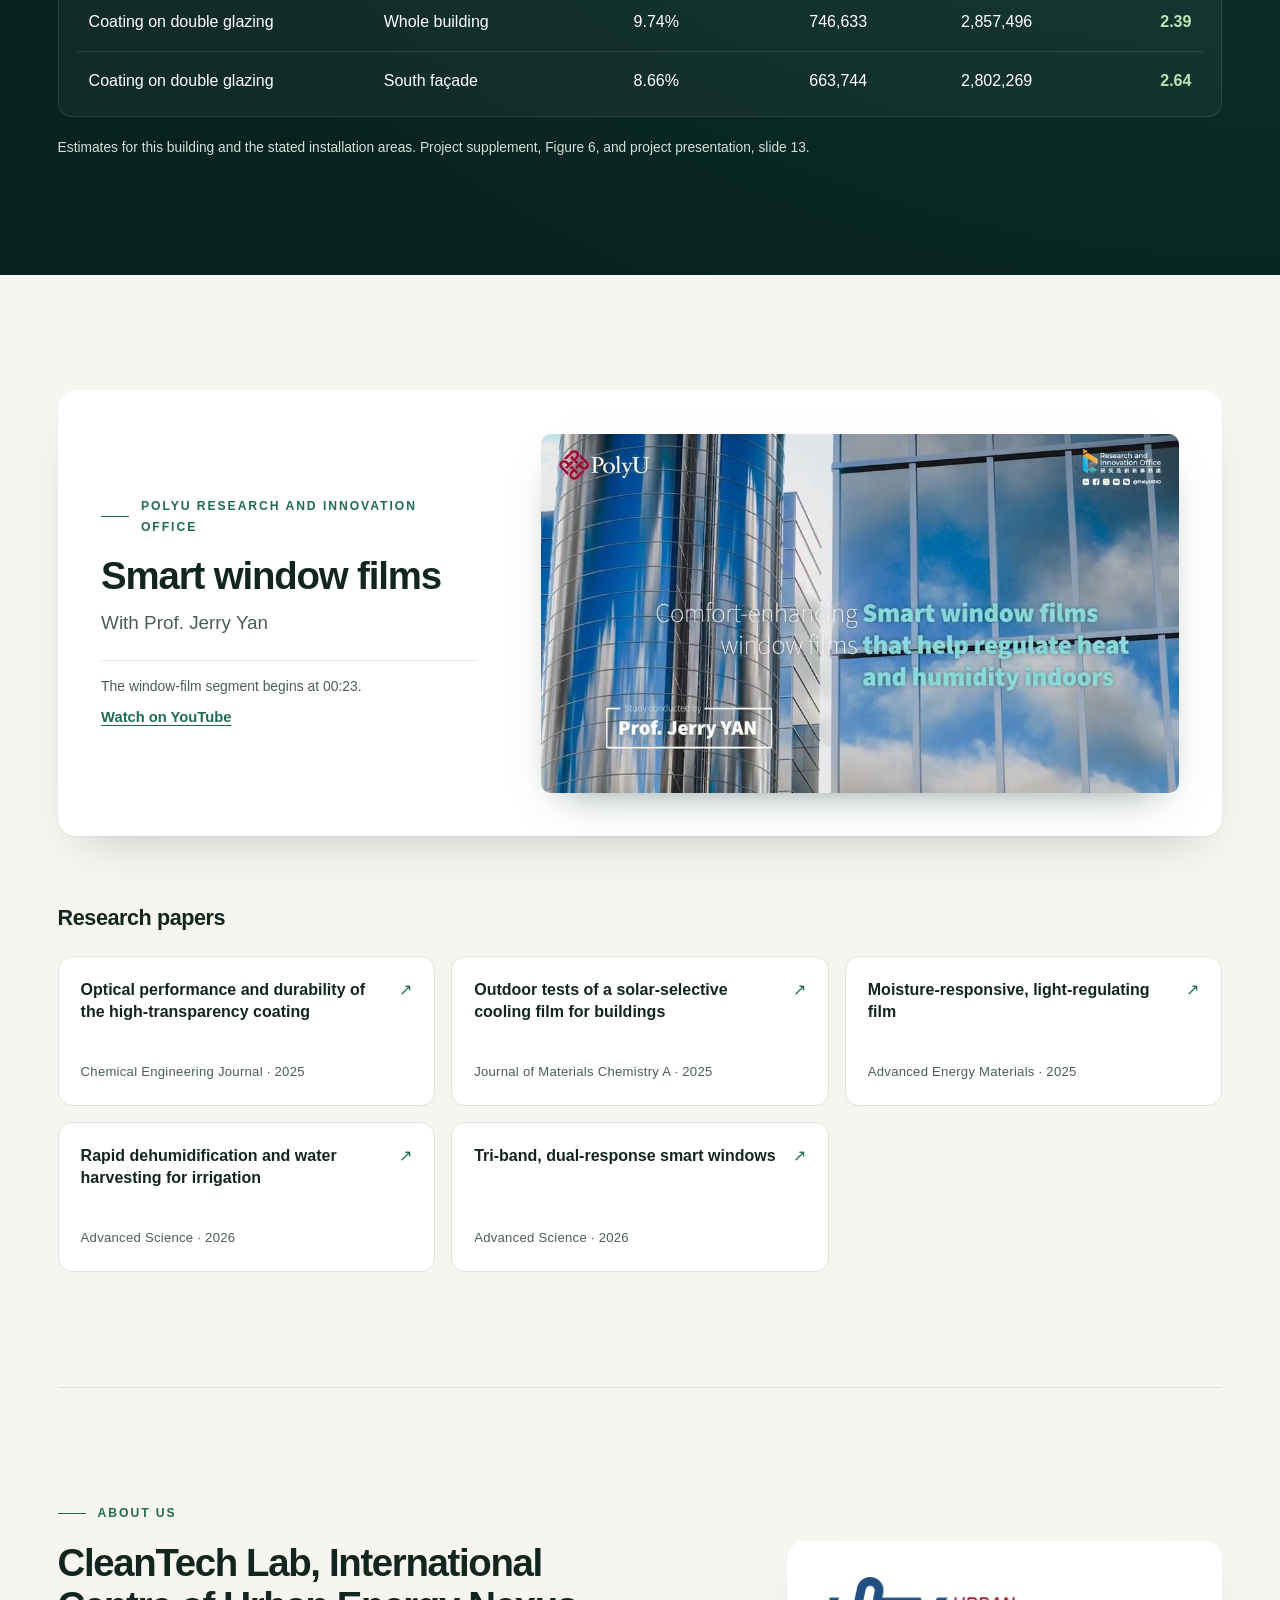
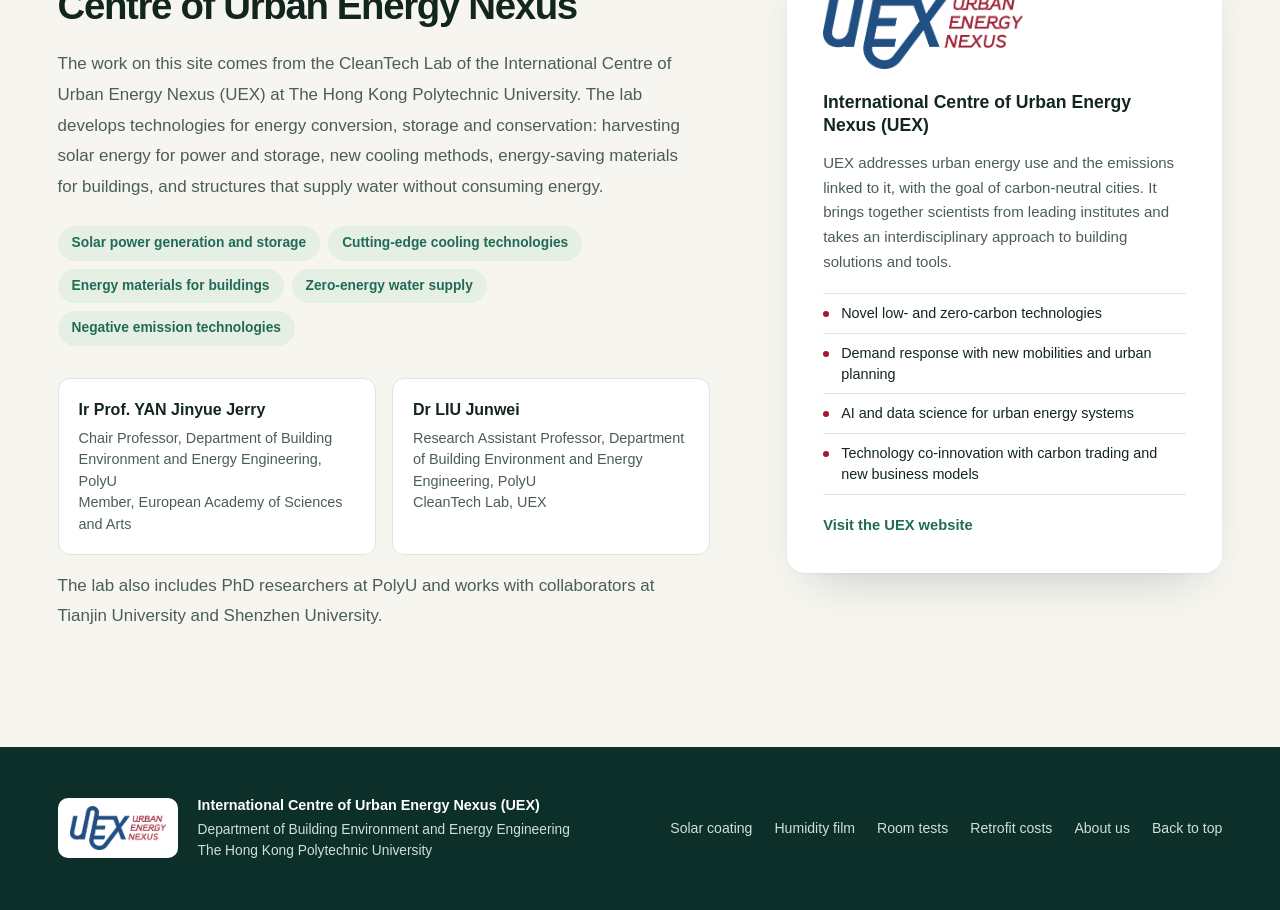
==== commit 32d207b3: "Restore the previous About us section Co-Authored-By: Claude Opus 5.5 <noreply@anthropic.com>" ====
--- a/index.html
+++ b/index.html
@@ -4,7 +4,7 @@
 <meta charset="utf-8"><meta name="viewport" content="width=device-width, initial-scale=1"><meta name="theme-color" content="#103832">
 <title>Window films for heat and humidity control · PolyU</title>
 <meta name="description" content="Explore solar-selective window coatings and moisture-responsive films for building retrofits in Hong Kong through sample photographs, field measurements and cost comparisons.">
-<link rel="stylesheet" href="assets/research.css?v=about-3"><script defer src="assets/research.js"></script>
+<link rel="stylesheet" href="assets/research.css?v=about-2"><script defer src="assets/research.js"></script>
 </head>
 <body>
 <a class="skip" href="#main">Skip to content</a>
@@ -81,19 +81,33 @@
   <p class="over">About us</p>
   <div class="about-grid">
     <div>
-      <h2>CleanTech Lab, UEX</h2>
-      <p>The CleanTech Lab at the International Centre of Urban Energy Nexus (UEX), The Hong Kong Polytechnic University, develops energy-saving materials and cooling technologies for buildings.</p>
+      <h2>CleanTech Lab, International Centre of Urban Energy Nexus</h2>
+      <p>The work on this site comes from the CleanTech Lab of the International Centre of Urban Energy Nexus (UEX) at The Hong Kong Polytechnic University. The lab develops technologies for energy conversion, storage and conservation: harvesting solar energy for power and storage, new cooling methods, energy-saving materials for buildings, and structures that supply water without consuming energy.</p>
+      <ul class="topics" aria-label="CleanTech Lab research topics">
+        <li>Solar power generation and storage</li>
+        <li>Cutting-edge cooling technologies</li>
+        <li>Energy materials for buildings</li>
+        <li>Zero-energy water supply</li>
+        <li>Negative emission technologies</li>
+      </ul>
       <dl class="team">
-        <div><dt>Ir Prof. YAN Jinyue Jerry</dt><dd>Chair Professor, Department of Building Environment and Energy Engineering</dd></div>
-        <div><dt>Dr LIU Junwei</dt><dd>Research Assistant Professor, Department of Building Environment and Energy Engineering</dd></div>
+        <div><dt>Ir Prof. YAN Jinyue Jerry</dt><dd>Chair Professor, Department of Building Environment and Energy Engineering, PolyU<br>Member, European Academy of Sciences and Arts</dd></div>
+        <div><dt>Dr LIU Junwei</dt><dd>Research Assistant Professor, Department of Building Environment and Energy Engineering, PolyU<br>CleanTech Lab, UEX</dd></div>
       </dl>
+      <p class="team-note">The lab also includes PhD researchers at PolyU and works with collaborators at Tianjin University and Shenzhen University.</p>
     </div>
-    <div class="about-uex">
+    <a class="about-uex" href="https://www.polyu.edu.hk/iuex/">
       <img src="assets/img/uex-logo.png" width="437" height="200" alt="UEX logo" loading="lazy">
       <b>International Centre of Urban Energy Nexus (UEX)</b>
-      <address>Block Z, The Hong Kong Polytechnic University<br>Hung Hom, Kowloon, Hong Kong</address>
-      <a href="https://www.polyu.edu.hk/iuex/">Visit the UEX website</a>
-    </div>
+      <span>UEX addresses urban energy use and the emissions linked to it, with the goal of carbon-neutral cities. It brings together scientists from leading institutes and takes an interdisciplinary approach to building solutions and tools.</span>
+      <ul class="uex-topics" aria-label="UEX research topics">
+        <li>Novel low- and zero-carbon technologies</li>
+        <li>Demand response with new mobilities and urban planning</li>
+        <li>AI and data science for urban energy systems</li>
+        <li>Technology co-innovation with carbon trading and new business models</li>
+      </ul>
+      <em>Visit the UEX website</em>
+    </a>
   </div>
 </section>
 </main><footer><div class="container foot">
--- a/assets/research.css
+++ b/assets/research.css
@@ -386,8 +386,3 @@
 .uex-topics li::before { content: ''; position: absolute; left: 0; top: 17px; width: 6px; height: 6px; border-radius: 50%; background: #a71930 }
 .about-uex { position: sticky; top: 96px }
 @media (max-width:900px) { .about-uex { position: static } }
-.about-uex { position: static }
-.about-uex:hover { transform: none }
-.about-uex address { font-style: normal; color: var(--body); font-size: .94rem; line-height: 1.6; padding-top: 12px; border-top: 1px solid var(--line) }
-.about-uex a { color: var(--green); font-weight: 600; font-size: .92rem }
-.about-grid { align-items: center }
